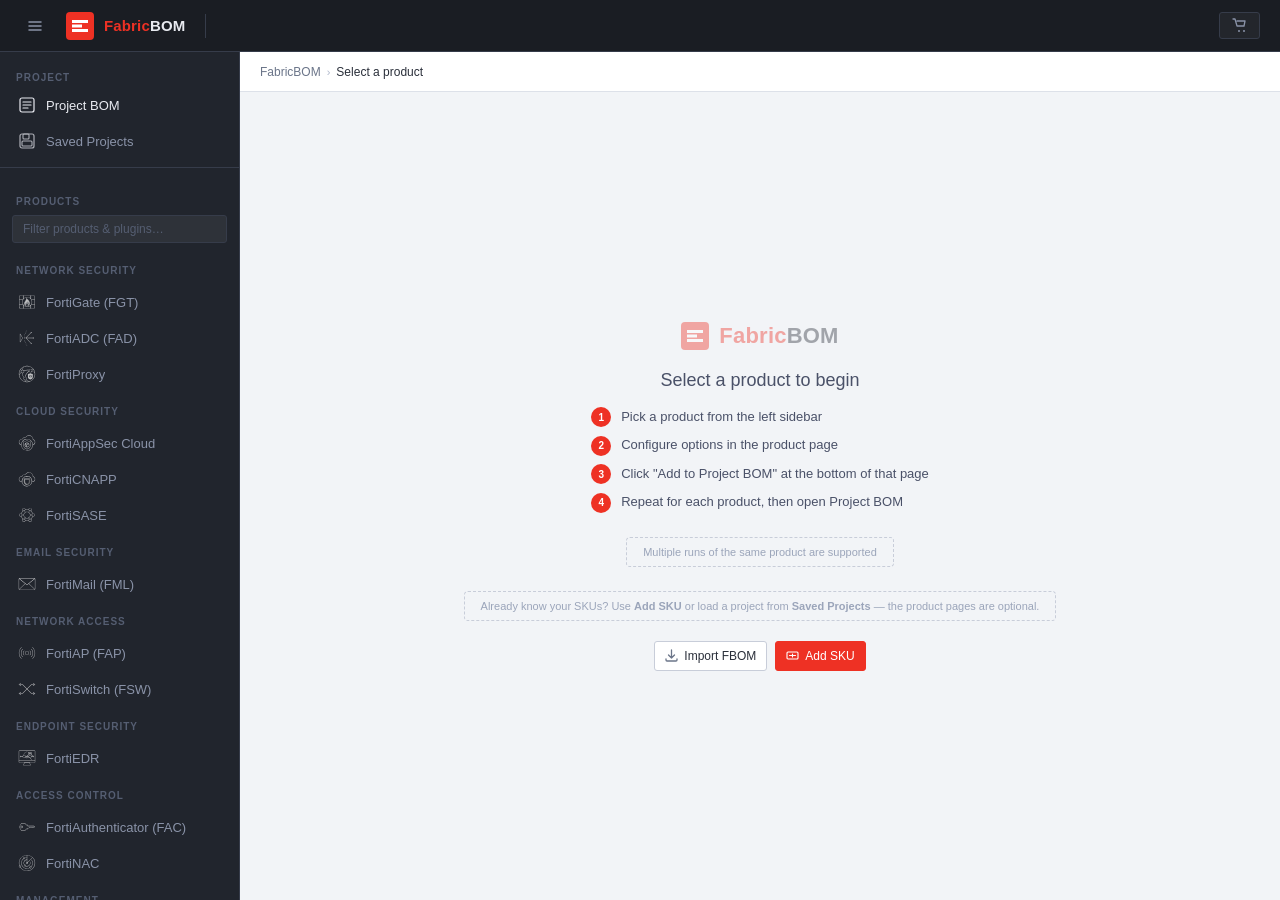
==== index.html @ 2566f37c "Merge pull request #177 from msalty/claude/fix-menu-overlap-DckI9 Claude/fix menu overlap dck i9" ====
<!DOCTYPE html>
<html lang="en">
<head>
<meta charset="UTF-8">
<meta name="viewport" content="width=device-width, initial-scale=1.0, maximum-scale=1.0, minimum-scale=1.0, user-scalable=no">
<title>FabricBOM</title>
<link rel="icon" type="image/x-icon" href="favicon.ico">
<link rel="icon" type="image/png" sizes="192x192" href="icons/pwa-192x192.png">
<link rel="icon" type="image/png" sizes="512x512" href="icons/pwa-512x512.png">
<link rel="apple-touch-icon" href="icons/apple-touch-icon.png">
<link rel="manifest" href="manifest.json">
<meta name="theme-color" content="#1A1D23">
<meta name="mobile-web-app-capable" content="yes">
<meta name="apple-mobile-web-app-capable" content="yes">
<meta name="apple-mobile-web-app-status-bar-style" content="black-translucent">
<meta name="apple-mobile-web-app-title" content="FortiBOM">
<style>
  :root {
    --forti-red:#EE3124; --forti-dark:#1A1D23; --forti-sidebar:#21252D;
    --forti-sidebar-hover:#2A2F3A; --forti-sidebar-active:#2E3340;
    --forti-border:#363C4A; --forti-text-primary:#E8EAF0;
    --forti-text-secondary:#8A93A8; --forti-text-muted:#555E72;
    --forti-content-bg:#F2F4F7; --hh:52px;
    --c-white:#fff; --c-border:#DDE1E9; --c-text:#2A2F3A;
    --c-text2:#6B7589; --c-textm:#9BA5BA; --c-sh:#F7F9FC;
    --c-ib:#C8CDD9; --c-th:#EEF1F6;
  }
  *{box-sizing:border-box;margin:0;padding:0;}
  html{touch-action:pan-x pan-y;}
  body{font-family:'Segoe UI','Helvetica Neue',Arial,sans-serif;background:var(--forti-dark);color:var(--forti-text-primary);height:100vh;overflow:hidden;display:flex;flex-direction:column;touch-action:pan-x pan-y;}

  /* TOP BAR */
  #top-bar{height:var(--hh);background:var(--forti-dark);border-bottom:1px solid var(--forti-border);display:flex;align-items:center;padding:0 20px;gap:16px;flex-shrink:0;z-index:200;}
  .logo-wrap{display:flex;align-items:center;gap:10px;}
  .logo-icon{width:28px;height:28px;flex-shrink:0;}
  .product-name{font-size:15px;font-weight:600;color:var(--forti-text-primary);letter-spacing:.01em;}
  .product-name span{color:var(--forti-red);}
  .tb-div{width:1px;height:24px;background:var(--forti-border);margin:0 4px;}
  .tb-sub{font-size:12px;color:var(--forti-text-secondary);letter-spacing:.03em;text-transform:uppercase;}
  .spacer{flex:1;}
  .ver-badge{font-size:11px;color:var(--forti-text-muted);background:rgba(255,255,255,.05);border:1px solid var(--forti-border);border-radius:3px;padding:2px 8px;letter-spacing:.04em;}
  #cart-btn{display:flex;align-items:center;gap:7px;padding:5px 12px;border-radius:3px;border:1px solid var(--forti-border);background:rgba(255,255,255,.04);cursor:pointer;font-size:12px;color:var(--forti-text-secondary);font-family:inherit;transition:background .12s;}
  #cart-btn:hover{background:rgba(255,255,255,.08);color:var(--forti-text-primary);}
  #cart-btn.live{border-color:var(--forti-red);color:var(--forti-text-primary);}
  #cart-btn svg{width:15px;height:15px;}
  #cbadge{display:none;background:var(--forti-red);color:#fff;font-size:10px;font-weight:700;border-radius:2px;padding:1px 5px;}
  #cbadge.on{display:inline-block;}

  /* LAYOUT */
  #main{display:flex;flex:1;overflow:hidden;}

  /* SIDEBAR */
  #sidebar{width:240px;background:var(--forti-sidebar);border-right:1px solid var(--forti-border);display:flex;flex-direction:column;flex-shrink:0;overflow-y:auto;overflow-x:hidden;overflow-anchor:none;transition:width .25s ease,border .25s ease;}
  #sidebar::-webkit-scrollbar{width:4px;}
  #sidebar::-webkit-scrollbar-thumb{background:var(--forti-border);border-radius:2px;}
  #sidebar > .nsl,#sidebar > .ni,#sidebar > .n-sep,#sidebar > .nav-search-wrap,#sidebar > #nav-items,#sidebar > #plugin-nav-items{flex-shrink:0;}
  .nsl{font-size:10px;font-weight:700;letter-spacing:.1em;text-transform:uppercase;color:var(--forti-text-muted);padding:20px 16px 8px;white-space:nowrap;overflow:hidden;}
  .ni{display:flex;align-items:center;gap:10px;padding:9px 16px;cursor:pointer;transition:background .12s;border-left:2px solid transparent;color:inherit;}
  .ni:hover{background:var(--forti-sidebar-hover);}
  .ni.active{background:var(--forti-sidebar-active);border-left-color:var(--forti-red);}
  .ni.proj{border-left-color:transparent;}
  .ni.proj.live{border-left-color:#F7941D;}
  .ni-icon{width:18px;height:18px;flex-shrink:0;opacity:.7;object-fit:contain;}
  .ni.active .ni-icon,.ni.proj .ni-icon{opacity:1;}
  .ni-label{font-size:13px;color:var(--forti-text-secondary);font-weight:400;white-space:nowrap;overflow:hidden;text-overflow:ellipsis;}
  .ni.active .ni-label,.ni.proj .ni-label{color:var(--forti-text-primary);font-weight:500;}
  .ni-badge{margin-left:auto;font-size:10px;background:var(--forti-red);color:#fff;border-radius:2px;padding:1px 5px;font-weight:600;display:none;}
  .ni-badge.on{display:block;}
  .n-sep{height:1px;background:var(--forti-border);margin:8px 0;}
  .n-load{padding:12px 16px;font-size:12px;color:var(--forti-text-muted);font-style:italic;}
  .nav-search-wrap{padding:0 12px 8px;position:relative;}
  #nav-search-input{width:100%;box-sizing:border-box;background:rgba(255,255,255,.06);border:1px solid var(--forti-border);border-radius:3px;color:var(--forti-text-primary);font-size:12px;padding:6px 26px 6px 10px;outline:none;font-family:inherit;}
  #nav-search-input::placeholder{color:var(--forti-text-muted);}
  #nav-search-input:focus{border-color:rgba(238,49,36,.5);background:rgba(255,255,255,.08);}
  #nav-search-clear{position:absolute;right:18px;top:50%;transform:translateY(-50%);background:none;border:none;cursor:pointer;color:var(--forti-text-muted);font-size:16px;padding:0;line-height:1;display:none;}
  #nav-search-clear:hover{color:var(--forti-text-secondary);}

  /* CONTENT */
  #content{flex:1;background:var(--forti-content-bg);overflow:hidden;display:flex;flex-direction:column;min-height:0;}
  #ch{height:40px;background:#fff;border-bottom:1px solid #DDE1E9;display:flex;align-items:center;padding:0 20px;gap:6px;flex-shrink:0;flex-wrap:nowrap;overflow:hidden;min-width:0;}
  .bci{font-size:12px;color:#6B7589;white-space:nowrap;flex-shrink:0;}
  .bcs{font-size:11px;color:#B0B8CC;flex-shrink:0;}
  .bci.cur{color:#2A2F3A;font-weight:500;}
  #bc-proj-sep,#bc-proj{display:none;}
  #ch.has-proj #bc{color:#6B7589;font-weight:400;}
  #ch.has-proj #bc-proj-sep{display:inline;}
  #ch.has-proj #bc-proj{display:inline-block;max-width:min(50vw,420px);overflow:hidden;text-overflow:ellipsis;white-space:nowrap;vertical-align:bottom;}
  @media (max-width:600px){#ch.has-proj #bc-proj{max-width:40vw;}}
  #pfw{flex:1;overflow:hidden;display:flex;flex-direction:column;}
  #pf{border:none;width:100%;flex:1;}
  #ws{flex:1;display:flex;flex-direction:column;align-items:center;justify-content:center;gap:16px;padding:40px;color:#6B7589;text-align:center;}
  .wl{width:56px;height:56px;opacity:.2;}
  #ws h2{font-size:18px;font-weight:500;color:#4A5168;}
  #ws p{font-size:13px;max-width:360px;line-height:1.6;}
  #ws .hint{margin-top:8px;font-size:11px;color:#9BA5BA;border:1px dashed #C8CDD9;border-radius:4px;padding:8px 16px;}

  /* PROJECT BOM VIEW */
  #pbv,#stv{flex:1;overflow-y:auto;display:none;flex-direction:column;background:var(--forti-content-bg);padding:20px;gap:14px;}
  #pbv > *,#stv > *{flex-shrink:0;}
  #pbv::-webkit-scrollbar,#stv::-webkit-scrollbar{width:6px;}
  #pbv::-webkit-scrollbar-thumb,#stv::-webkit-scrollbar-thumb{background:#C8CDD9;border-radius:3px;}

  /* Light cards */
  .lc{background:var(--c-white);border:1px solid var(--c-border);border-radius:4px;overflow:hidden;}
  .lch{background:var(--c-sh);border-bottom:1px solid var(--c-border);padding:9px 18px;display:flex;align-items:center;gap:8px;}
  .lch h2{font-size:11px;font-weight:700;color:var(--c-text);letter-spacing:.04em;text-transform:uppercase;}
  .lcb{padding:18px;}
  .pfg{display:grid;grid-template-columns:repeat(auto-fill,minmax(min(210px,100%),1fr));gap:14px;}
  .pg{display:flex;flex-direction:column;gap:4px;}
  .pg.full{grid-column:1/-1;}
  .pl{font-size:10px;font-weight:700;color:var(--c-text2);text-transform:uppercase;letter-spacing:.07em;}
  .pl .r{color:var(--forti-red);margin-left:2px;}
  input[type=text].pi,select.pi,textarea.pi{background:var(--c-white);border:1px solid var(--c-ib);border-radius:3px;padding:6px 9px;font-size:13px;color:var(--c-text);font-family:inherit;outline:none;transition:border-color .15s;width:100%;}
  input.pi:focus,select.pi:focus,textarea.pi:focus{border-color:var(--forti-red);box-shadow:0 0 0 2px rgba(238,49,36,.1);}
  textarea.pi{resize:vertical;min-height:52px;}

  /* Summary bar */
  .sbar{background:var(--c-white);border:1px solid var(--c-border);border-radius:4px;padding:8px 14px;display:flex;align-items:center;flex-wrap:wrap;gap:10px;}
  #sbar{position:sticky;top:0;z-index:10;box-shadow:0 4px 12px rgba(0,0,0,.12);background:var(--forti-content-bg);border-color:#B8BECC;border-left:3px solid var(--forti-red);}
  #sbar.unpinned{position:static;box-shadow:none;border-color:transparent;}
  #pin-btn{background:none;border:none;cursor:pointer;padding:3px;border-radius:3px;color:var(--c-textm);display:inline-flex;align-items:center;flex-shrink:0;transition:color .12s,background .12s;line-height:1;}
  #pin-btn:hover{background:var(--c-sh);color:var(--c-text);}
  #pin-btn.pinned{color:var(--forti-red);}
  #pin-btn svg{width:13px;height:13px;}
  #sbar .btn{padding:5px 8px;font-size:11px;gap:5px;}
  #sbar .btn svg{width:12px;height:12px;}
  #sbar .act-row{gap:6px;}
  .si .sl{font-size:9px;font-weight:700;text-transform:uppercase;letter-spacing:.08em;color:var(--c-textm);}
  .si .sv{font-size:13px;font-weight:600;color:var(--c-text);}
  .si.hi .sv{color:var(--forti-red);}

  /* Buttons */
  .btn{display:inline-flex;align-items:center;gap:6px;padding:7px 10px;border-radius:3px;font-size:12px;font-weight:500;cursor:pointer;border:1px solid transparent;font-family:inherit;transition:background .12s;}
  .btn svg{width:13px;height:13px;flex-shrink:0;}
  .bp{background:var(--forti-red);color:#fff;border-color:var(--forti-red);}
  .bp:hover{background:#d42a1e;}
  .bs{background:var(--c-white);color:var(--c-text);border-color:var(--c-ib);}
  .bs:hover{background:var(--c-sh);}
  .bd{background:#FEF0EE;color:#C0392B;border-color:#F5C6C2;}
  .bd:hover{background:#F5C6C2;}
  .act-row{display:flex;gap:8px;flex-wrap:wrap;align-items:center;width:100%;}

  /* BOM groups */
  .bg{background:var(--c-white);border:1px solid var(--c-border);border-radius:4px;overflow:hidden;}
  .bgh{background:var(--c-th);border-bottom:1px solid var(--c-border);padding:8px 14px 8px 4px;display:flex;align-items:center;gap:10px;}
  .bgh .drag-handle{padding:0 4px;}
  .bgp{font-size:12px;font-weight:700;color:var(--c-text);flex:1;}
  input.bgp.label-input{padding-left:0;padding-right:0;}
  .bgm{font-size:11px;color:var(--c-text2);}
  .bg-tag{font-size:9px;font-weight:700;text-transform:uppercase;letter-spacing:.05em;background:#EEF3FF;color:#3557A5;border:1px solid #B8CBF5;border-radius:2px;padding:1px 6px;}
  .bg-del{background:#FEF0EE;border:1px solid #F5C6C2;color:#C0392B;font-size:11px;font-weight:600;padding:3px 8px;border-radius:2px;cursor:pointer;font-family:inherit;margin-left:auto;}
  .bg-del:hover{background:#F5C6C2;}
  .bg-edit{background:none;border:1px solid var(--c-ib);border-radius:2px;color:var(--c-text2);padding:4px 6px;cursor:pointer;display:inline-flex;align-items:center;transition:background .12s;}
  .bg-edit:hover{background:var(--c-sh);color:var(--c-text);}
  .bg-edit svg{width:11px;height:11px;}

  /* BOM table */
  .bt-wrap{overflow-x:auto;-webkit-overflow-scrolling:touch;}
  table.bt{width:100%;border-collapse:collapse;font-size:12px;min-width:580px;table-layout:fixed;}
  table.bt thead th{background:var(--c-th);border:1px solid var(--c-border);padding:6px 10px;text-align:left;font-weight:700;font-size:10px;text-transform:uppercase;letter-spacing:.05em;color:#4A5268;white-space:nowrap;}
  table.bt tbody td{border:1px solid var(--c-border);padding:6px 10px;vertical-align:top;font-size:12px;}
  table.bt tbody tr.bt-even td{background:var(--c-sh);}
  table.bt tbody tr:hover td{background:#EEF1F6;}
  .sr td{background:#EAECF3!important;font-weight:700;font-size:10px;text-transform:uppercase;letter-spacing:.06em;color:var(--c-text2);padding:4px 10px;border-top:2px solid #C5CAD9;}
  .sk{font-family:'Courier New',monospace;font-size:11px;color:#1A4E82;font-weight:700;white-space:nowrap;}
  .qc{text-align:center;font-weight:700;color:var(--c-textm);}
  .qty-input{width:58px;text-align:center;border:1px solid transparent;border-radius:3px;background:transparent;font-size:12px;font-weight:700;color:var(--c-textm);font-family:inherit;padding:1px 3px;-moz-appearance:textfield;}
  .qty-input:hover{border-color:var(--c-border);}
  .qty-input:focus{border-color:#4A90D9;outline:none;background:#fff;}
  .qty-input::-webkit-inner-spin-button,.qty-input::-webkit-outer-spin-button{opacity:0;}
  .qty-input:hover::-webkit-inner-spin-button,.qty-input:focus::-webkit-inner-spin-button{opacity:1;}
  .note-input{width:100%;box-sizing:border-box;border:1px solid transparent;border-radius:3px;background:transparent;font-size:11px;color:var(--c-textm);font-family:inherit;padding:1px 3px;resize:none;overflow-y:auto;vertical-align:top;line-height:1.4;}
  .note-input:hover{border-color:var(--c-border);}
  .note-input:focus{border-color:#4A90D9;outline:none;background:#fff;}
  .nc{color:var(--c-textm);font-size:11px;}
  .br{display:inline-block;font-size:9px;font-weight:700;text-transform:uppercase;letter-spacing:.05em;border-radius:2px;padding:1px 4px;}
  .br-r{background:#FEE0DE;color:#C0392B;border:1px solid #F5C6C2;}
  .br-o{background:#EEF3FF;color:#3557A5;border:1px solid #B8CBF5;}
  .br-m{background:#FFF8EE;color:#8A5800;border:1px solid #F5D9A0;}
  .br-ex{background:#F0F0F2;color:#6B7280;border:1px solid #D1D5DB;}
  .br-attn{background:#FFF3CD;color:#7A4F00;border:1px solid #FECB2E;}

  /* Responsive column hiding for BOM table */
  .col-exp{visibility:hidden;width:0;max-width:0;overflow:hidden;padding:0!important;border-width:0!important;}
  .col-desc{min-width:125px;flex: 1 1 auto;word-wrap: break-word;}
  .exp-btn{background:none;border:1px solid var(--c-ib);border-radius:2px;color:var(--c-text2);font-size:13px;font-weight:700;width:20px;height:20px;line-height:1;cursor:pointer;padding:0;font-family:inherit;transition:background .12s,color .12s;}
  .exp-btn:hover,.exp-btn.open{background:var(--forti-red);color:#fff;border-color:var(--forti-red);}
  .bom-detail{display:none;}
  table.bt tbody .bom-detail td{padding:8px 12px!important;background:#F0F2F7!important;border-top:none!important;}
  .det-tbl{width:100%;border-collapse:collapse;font-size:11px;}
  .det-tbl tr+tr td{border-top:1px solid var(--c-border);}
  .det-k{font-weight:700;font-size:10px;text-transform:uppercase;letter-spacing:.04em;color:var(--c-text2);padding:3px 10px 3px 0;width:90px;white-space:nowrap;vertical-align:top;}
  .det-v{color:var(--c-text);vertical-align:top;padding:3px 0;}
  .note-clamp{display:-webkit-box;-webkit-line-clamp:3;-webkit-box-orient:vertical;overflow:hidden;text-overflow:ellipsis;cursor:default;}
  @media (max-width:649px) {
    .col-notes{display:none;}
    .col-exp{visibility:visible;width:28px;max-width:28px;overflow:visible;padding:2px 4px!important;border-width:1px!important;}
    table.bt{min-width:0;}
  }
  @media (max-width:624px) {
    .col-type{display:none;}
  }
  @media (max-width:599px) {
    .col-desc{display:none;}
  }

  /* Empty state */
  .ec{display:flex;flex-direction:column;align-items:center;justify-content:center;gap:12px;padding:60px 20px;text-align:center;color:var(--c-textm);}
  .ec svg{opacity:.2;}
  .ec h3{font-size:16px;font-weight:500;color:var(--c-text2);}
  .ec p{font-size:13px;max-width:320px;line-height:1.6;}

  /* Drag-to-reorder */
  .bg{cursor:default;}
  .bg.dragging{opacity:.45;box-shadow:0 4px 18px rgba(0,0,0,.18);transform:scale(1.01);transition:transform .1s;}
  .bg.drag-over{outline:2px dashed var(--forti-red);outline-offset:2px;}
  .drag-handle{display:flex;align-items:center;padding:0 8px 0 0;cursor:grab;color:var(--c-textm);opacity:.55;flex-shrink:0;}
  .drag-handle:active{cursor:grabbing;}
  .drag-handle svg{pointer-events:none;}

  /* Inline label editing */
  .label-input{font-family:inherit;border:1px solid transparent;border-radius:3px;background:transparent;padding:1px 4px;box-sizing:border-box;}
  .label-input:hover{border-color:var(--c-border);}
  .label-input:focus{border-color:#4A90D9;outline:none;background:#fff;}
  .bgr-label.label-input{font-size:13px;font-weight:700;color:var(--c-text);display:block;width:100%;}
  input.bgp.label-input{font-size:12px;font-weight:700;color:var(--c-text);width:100%;display:block;}
  .sr .label-input{font-size:10px;font-weight:700;letter-spacing:.06em;color:var(--c-text2);width:100%;display:block;}

  /* BOM Group header rows (user-created section dividers) */
  .bom-group-row{background:#D8DCE6;border:1px solid #B4BAC8;border-radius:4px;display:flex;align-items:stretch;gap:0;cursor:default;}
  .bom-group-row.dragging{opacity:.45;box-shadow:0 4px 18px rgba(0,0,0,.18);}
  .bom-group-row.drag-over{outline:2px dashed var(--forti-red);outline-offset:2px;}
  .bom-drop-sentinel{min-height:32px;border-radius:4px;transition:outline .1s;}
  .bom-drop-sentinel.drag-over{outline:2px dashed var(--forti-red);outline-offset:2px;}
  .bg.group-dragging{opacity:.45;}
  .bgr-accent{width:4px;background:var(--forti-red);flex-shrink:0;border-radius:3px 0 0 3px;}
  .bgr-body{flex:1;min-width:0;padding:9px 0;display:flex;align-items:center;gap:8px;}
  .bom-group-row .drag-handle{padding:0 4px 0 4px;}
  .bgr-icon{color:var(--forti-red);flex-shrink:0;}
  .bgr-label{font-size:13px;font-weight:700;color:var(--c-text);flex:1;}
  .bom-group-row .bgr-label.label-input{padding-left:0;}
  .bgr-note{font-size:11px;color:var(--c-text2);font-style:italic;}
  .bgr-actions{display:flex;gap:5px;align-items:center;padding:0 10px;}
  .bgr-btn{background:none;border:1px solid var(--c-ib);border-radius:2px;color:var(--c-text2);font-size:11px;font-weight:600;padding:3px 8px;cursor:pointer;font-family:inherit;transition:background .12s;display:inline-flex;align-items:center;}
  .bgr-btn svg{width:11px;height:11px;}
  .bgr-btn:hover{background:var(--c-sh);color:var(--c-text);}
  .bgr-btn.del{border-color:#F5C6C2;color:#C0392B;background:#FEF0EE;}
  .bgr-btn.del:hover{background:#F5C6C2;}
  .bgr-btn.add{color:var(--forti-red);}
  .bgr-btn.add:hover{background:#FEF0EE;border-color:#F5C6C2;color:var(--forti-red);}
  .bgr-price{font-size:11px;font-weight:700;color:var(--forti-red);background:#fff;border:1px solid var(--c-border);border-radius:3px;padding:2px 8px;white-space:nowrap;margin-left:4px;position:relative;cursor:default;}
  .bgr-price .bgr-price-tooltip{display:none;position:absolute;bottom:calc(100% + 6px);right:0;white-space:nowrap;background:#333;color:#fff;font-size:11px;font-weight:500;letter-spacing:.02em;padding:5px 9px;border-radius:4px;pointer-events:none;z-index:10;}
  .bgr-price .bgr-price-tooltip::after{content:'';position:absolute;top:100%;right:10px;border:5px solid transparent;border-top-color:#333;}
  .bgr-price:hover .bgr-price-tooltip{display:block;}
  .bgr-toggle{background:none;border:none;cursor:pointer;color:var(--forti-red);width:24px;height:24px;display:flex;align-items:center;justify-content:center;padding:0;transition:transform .15s;flex:0 0 auto;}
  .bgr-toggle:hover{color:#B8231A;}
  .bgr-toggle svg{width:16px;height:16px;display:block;}
  .bgr-toggle.collapsed{transform:rotate(-90deg);}
  .bgr-text{flex:1;min-width:0;}
  .bgr-meta{font-size:11px;color:var(--c-text2);margin-top:1px;}
  .bgr-count{font-weight:500;}

  /* Project Total */
  #project-total{background:var(--c-white);border:1px solid var(--c-border);border-radius:4px;padding:14px 20px;display:flex;justify-content:flex-end;align-items:center;gap:20px;}
  #project-total .pt-label{font-size:11px;font-weight:700;text-transform:uppercase;letter-spacing:.08em;color:var(--c-text2);position:relative;cursor:default;}
  #project-total .pt-value{font-size:22px;font-weight:700;color:var(--forti-red);}
  #project-total .pt-label .pt-tooltip{display:none;position:absolute;bottom:calc(100% + 6px);right:0;white-space:nowrap;background:#333;color:#fff;font-size:11px;font-weight:500;letter-spacing:.02em;text-transform:none;padding:5px 9px;border-radius:4px;pointer-events:none;z-index:10;}
  #project-total .pt-label .pt-tooltip::after{content:'';position:absolute;top:100%;right:10px;border:5px solid transparent;border-top-color:#333;}
  #project-total .pt-label:hover .pt-tooltip{display:block;}

  /* Import modal */
  #imp-modal{display:none;position:fixed;inset:0;z-index:500;background:rgba(0,0,0,.55);align-items:center;justify-content:center;}
  #imp-modal.on{display:flex;}
  #imp-box{background:#fff;border-radius:5px;width:480px;max-width:95vw;overflow:hidden;box-shadow:0 8px 40px rgba(0,0,0,.3);}
  #imp-box h3{font-size:14px;font-weight:700;color:var(--c-text);padding:16px 18px;border-bottom:1px solid var(--c-border);background:var(--c-sh);display:flex;align-items:center;gap:8px;}
  #imp-body{padding:18px;display:flex;flex-direction:column;gap:12px;}
  #imp-drop{border:2px dashed var(--c-ib);border-radius:4px;padding:32px 20px;text-align:center;color:var(--c-text2);font-size:13px;cursor:pointer;transition:border-color .15s,background .15s;}
  #imp-drop:hover,#imp-drop.over{border-color:var(--forti-red);background:#FFF5F4;}
  #imp-drop p{margin-top:6px;font-size:11px;color:var(--c-textm);}
  #imp-foot{padding:12px 18px;border-top:1px solid var(--c-border);display:flex;justify-content:flex-end;gap:8px;background:var(--c-sh);}

  /* Group editor modal */
  #grp-modal{display:none;position:fixed;inset:0;z-index:500;background:rgba(0,0,0,.55);align-items:center;justify-content:center;}
  #grp-modal.on{display:flex;}
  #grp-box{background:#fff;border-radius:5px;width:400px;max-width:95vw;overflow:hidden;box-shadow:0 8px 40px rgba(0,0,0,.3);}
  #grp-box h3{font-size:14px;font-weight:700;color:var(--c-text);padding:16px 18px;border-bottom:1px solid var(--c-border);background:var(--c-sh);}
  #grp-body{padding:18px;display:flex;flex-direction:column;gap:12px;}
  #grp-foot{padding:12px 18px;border-top:1px solid var(--c-border);display:flex;justify-content:flex-end;gap:8px;background:var(--c-sh);}

  /* Toast */
  #toast{position:fixed;bottom:24px;right:24px;z-index:999;background:#2A2F3A;color:#E8EAF0;font-size:12px;padding:10px 16px;border-radius:4px;border-left:3px solid var(--forti-red);opacity:0;transform:translateY(8px);transition:opacity .2s,transform .2s;pointer-events:none;max-width:340px;}
  #toast.on{opacity:1;transform:translateY(0);}

  /* Hamburger menu button (always visible) */
  #menu-btn{display:flex;align-items:center;justify-content:center;background:none;border:none;cursor:pointer;padding:4px 6px;color:var(--forti-text-secondary);flex-shrink:0;border-radius:3px;}
  #menu-btn:hover{color:var(--forti-text-primary);background:rgba(255,255,255,.06);}
  #menu-btn svg{display:block;}

  /* Desktop sidebar collapse */
  #sidebar.collapsed{width:0;overflow:hidden;border-right:none;}

  /* Sidebar backdrop overlay (mobile) */
  #sidebar-overlay{display:none;position:fixed;inset:0;z-index:90;background:rgba(0,0,0,.45);}
  #sidebar-overlay.on{display:block;}

  /* Mobile responsive sidebar */
  @media (max-width:768px) {
    #sidebar{position:fixed;top:var(--hh);left:0;bottom:0;z-index:100;width:240px!important;transform:translateX(-100%);transition:transform .25s ease;}
    #sidebar.open{transform:translateX(0);box-shadow:4px 0 24px rgba(0,0,0,.45);}
  }

  /* Copy/Export dropdown menu */
  #copy-menu,#project-menu,#add-menu{display:none;position:fixed;background:#fff;border:1px solid var(--c-border);border-radius:4px;box-shadow:0 6px 20px rgba(0,0,0,.15);min-width:196px;z-index:600;overflow:hidden;padding:4px 0;}
  #copy-menu.on,#project-menu.on,#add-menu.on{display:block;}

  /* Add SKU modal */
  #sku-modal{display:none;position:fixed;inset:0;z-index:500;background:rgba(0,0,0,.55);align-items:center;justify-content:center;}
  #sku-modal.on{display:flex;}
  #sku-box{background:#fff;border-radius:5px;width:540px;max-width:95vw;height:82vh;max-height:780px;overflow:hidden;box-shadow:0 8px 40px rgba(0,0,0,.3);display:flex;flex-direction:column;}
  #sku-box iframe{flex:1;border:none;width:100%;display:block;}
  @media(max-width:600px){#sku-box{width:100%;max-width:100%;height:90vh;border-radius:5px 5px 0 0;}#sku-modal.on{align-items:flex-end;}}
  .dm-section{font-size:9px;font-weight:700;text-transform:uppercase;letter-spacing:.09em;color:var(--c-textm);padding:6px 12px 2px;}
  .dm-item{display:flex;align-items:center;gap:8px;padding:7px 12px;font-size:12px;color:var(--c-text);cursor:pointer;white-space:nowrap;font-family:inherit;background:none;border:none;width:100%;text-align:left;}
  .dm-item:hover{background:var(--c-sh);}
  .dm-item svg{width:13px;height:13px;flex-shrink:0;color:var(--c-text2);}
  .dm-sep{height:1px;background:var(--c-border);margin:3px 0;}

  /* Saved Projects view */
  #spv{flex:1;overflow-y:auto;display:none;flex-direction:column;background:var(--forti-content-bg);padding:20px;gap:14px;}
  #spv > *{flex-shrink:0;}
  #spv::-webkit-scrollbar{width:6px;}
  #spv::-webkit-scrollbar-thumb{background:#C8CDD9;border-radius:3px;}
  .sp-list{display:flex;flex-direction:column;gap:10px;}
  .sp-card{background:var(--c-white);border:1px solid var(--c-border);border-radius:4px;display:flex;align-items:stretch;overflow:hidden;}
  .sp-accent{width:4px;background:var(--forti-red);flex-shrink:0;}
  .sp-body{flex:1;padding:12px 16px;min-width:0;}
  .sp-name{font-size:14px;font-weight:600;color:var(--c-text);white-space:nowrap;overflow:hidden;text-overflow:ellipsis;}
  .sp-meta{font-size:11px;color:var(--c-text2);margin-top:3px;}
  .sp-actions{display:flex;gap:6px;padding:10px 14px;align-items:center;flex-shrink:0;}
  .sp-empty{display:flex;flex-direction:column;align-items:center;justify-content:center;gap:12px;padding:60px 20px;text-align:center;color:var(--c-textm);}
  .sp-empty svg{opacity:.2;}
  .sp-empty h3{font-size:16px;font-weight:500;color:var(--c-text2);}
  .sp-empty p{font-size:13px;max-width:320px;line-height:1.6;}
  #spv-filter-wrap{padding:10px 18px;border-bottom:1px solid var(--c-border);position:relative;}
  #spv-filter{width:100%;box-sizing:border-box;background:var(--c-white);border:1px solid var(--c-border);border-radius:3px;color:var(--c-text);font-size:12px;padding:6px 28px 6px 10px;outline:none;font-family:inherit;}
  #spv-filter::placeholder{color:var(--c-textm);}
  #spv-filter:focus{border-color:rgba(238,49,36,.5);}
  #spv-filter-clear{position:absolute;right:24px;top:50%;transform:translateY(-50%);background:none;border:none;cursor:pointer;color:var(--c-textm);font-size:16px;padding:0;line-height:1;display:none;}
  #spv-filter-clear:hover{color:var(--c-text2);}
  .sp-rev-toggle{display:inline-flex;align-items:center;gap:5px;margin-top:6px;background:none;border:none;padding:2px 0;font-size:11px;color:var(--c-text2);cursor:pointer;font-family:inherit;line-height:1.4;transition:color .12s;}
  .sp-rev-toggle:hover{color:var(--forti-red);}
  .sp-rev-arrow{font-size:9px;}
  .sp-rev-list{margin-top:6px;border-top:1px solid var(--c-border);padding-top:6px;display:flex;flex-direction:column;gap:4px;}
  .sp-rev-row{display:flex;align-items:center;gap:10px;padding:3px 0;}
  .sp-rev-date{font-size:11px;color:var(--c-text2);flex:1;}
  .sp-rev-load{font-size:11px;padding:3px 8px;flex-shrink:0;}

  /* Saved Pricing upload drop zone */
  #pricing-drop{border:2px dashed var(--c-ib);border-radius:4px;padding:32px 20px;text-align:center;color:var(--c-text2);font-size:13px;cursor:pointer;transition:border-color .15s,background .15s;}
  #pricing-drop:hover,#pricing-drop.over{border-color:var(--forti-red);background:#FFF5F4;}
  #pricing-drop p{margin-top:6px;font-size:11px;color:var(--c-textm);}

  /* Kind (type) override popover */
  .type-btn{display:inline-flex;align-items:center;gap:3px;background:none;border:none;cursor:pointer;padding:2px 4px;border-radius:2px;font-family:inherit;line-height:1;}
  .type-btn:hover{background:rgba(0,0,0,.07);}
  .type-hint{font-size:9px;color:var(--c-textm);opacity:0;transition:opacity .1s;}
  .type-btn:hover .type-hint{opacity:1;}
  .type-empty{font-size:11px;color:var(--c-textm);}
  #kind-popover{display:none;position:fixed;background:#fff;border:1px solid var(--c-border);border-radius:4px;box-shadow:0 4px 16px rgba(0,0,0,.15);z-index:700;min-width:140px;padding:4px 0;}
  #kind-popover.on{display:block;}
  .kp-item{display:flex;align-items:center;gap:8px;padding:6px 12px;cursor:pointer;font-size:12px;color:var(--c-text);white-space:nowrap;background:none;border:none;width:100%;text-align:left;font-family:inherit;}
  .kp-item:hover{background:var(--c-sh);}
  .kp-item.kp-active{background:#EEF3FF;}
  .kp-sep{height:1px;background:var(--c-border);margin:3px 0;}

  /* Print */
  /* Project Info view/edit toggle */
  .pi-edit-btn{margin-left:0;background:none;border:1px solid var(--c-ib);border-radius:3px;padding:3px 9px;cursor:pointer;color:var(--c-text2);font-size:11px;font-weight:500;font-family:inherit;display:inline-flex;align-items:center;gap:5px;transition:background .12s,border-color .12s;}
  .pi-edit-btn:hover{background:var(--c-sh);border-color:var(--c-text2);}
  .pi-edit-btn.active{background:#EEF3FF;border-color:#B8CBF5;color:#3557A5;}
  .pi-edit-btn svg{width:11px;height:11px;flex-shrink:0;}
  .pi-clear-btn{margin-left:0;background:#FEF0EE;color:#C0392B;border:1px solid #F5C6C2;border-radius:3px;padding:3px 5px;cursor:pointer;display:inline-flex;align-items:center;justify-content:center;transition:background .12s,border-color .12s;}
  .pi-clear-btn:hover{background:#F5C6C2;}
  .pi-clear-btn svg{width:13px;height:13px;flex-shrink:0;}
  #proj-info-card{border-left:3px solid var(--forti-red);box-shadow:0 2px 8px rgba(0,0,0,.07);}
  #proj-info-card.view-mode #pi-clear-btn{display:none!important;}
  #pi-view{display:none;padding:0;}
  #proj-info-card.view-mode .pfg{display:none;}
  #proj-info-card.view-mode.pi-expanded #pi-view{display:block;}
  #proj-info-card.view-mode:not(.pi-expanded) .lcb{padding:8px 18px;}
  .pi-vg{display:grid;grid-template-columns:repeat(auto-fill,minmax(min(200px,100%),1fr));gap:8px 24px;}
  .pi-vf{display:flex;flex-direction:column;gap:2px;}
  .pi-vf.full{grid-column:1/-1;}
  .pi-vl{font-size:9px;font-weight:700;text-transform:uppercase;letter-spacing:.08em;color:var(--c-textm);}
  .pi-vv{font-size:13px;color:var(--c-text);line-height:1.5;word-break:break-word;}
  .pi-vv a{color:#1A4E82;text-decoration:none;border-bottom:1px solid #B8CBF5;}
  .pi-vv a:hover{color:#3557A5;border-bottom-color:#3557A5;}
  .pi-vv.empty{color:var(--c-textm);font-style:italic;}
  .pi-vv.pi-cust-val{font-size:17px;font-weight:600;color:var(--c-text);}
  .pi-vg .pi-vf.cust-row{grid-column:1/-1;margin-bottom:4px;padding-bottom:10px;border-bottom:1px solid var(--c-border);}
  /* Collapsed summary bar */
  #pi-summary{display:none;align-items:center;gap:0;overflow:hidden;flex-wrap:wrap;row-gap:6px;}
  #proj-info-card.view-mode #pi-summary{display:flex;}
  #proj-info-card.view-mode.pi-expanded #pi-summary{display:none;}
  .pi-sum-cust{font-size:14px;font-weight:600;color:var(--c-text);white-space:nowrap;overflow:hidden;text-overflow:ellipsis;max-width:340px;}
  .pi-sum-cust.empty{color:var(--c-textm);font-style:italic;}
  .pi-sum-divider{width:1px;height:18px;background:var(--c-border);flex-shrink:0;margin:0 12px;}
  .pi-sum-chip{display:flex;flex-direction:column;gap:1px;flex-shrink:0;}
  .pi-sum-lbl{font-size:8.5px;font-weight:700;text-transform:uppercase;letter-spacing:.07em;color:var(--c-textm);}
  .pi-sum-val{font-size:12px;color:var(--c-text2);white-space:nowrap;}
  /* Expand/collapse chevron button */
  .pi-expand-btn{background:none;border:1px solid var(--c-ib);border-radius:3px;padding:3px 8px;cursor:pointer;color:var(--c-text2);font-size:11px;font-weight:500;font-family:inherit;display:none;align-items:center;gap:4px;transition:background .12s,border-color .12s;flex-shrink:0;}
  .pi-expand-btn:hover{background:var(--c-sh);border-color:var(--c-text2);}
  .pi-expand-btn svg{width:9px;height:9px;flex-shrink:0;transition:transform .2s;}
  #proj-info-card.view-mode .pi-expand-btn{display:inline-flex;}
  #proj-info-card.view-mode.pi-expanded .pi-expand-btn svg{transform:rotate(180deg);}

  /* Term applied warning (still at default -DD) */
  #sum-term.term-warn{color:#8A5800;}

  /* Password protection buttons */
  #pw-lock-btn{background:none;border:1px solid var(--c-ib);border-radius:3px;padding:3px 6px;cursor:pointer;display:none;align-items:center;gap:4px;color:var(--c-text2);font-size:11px;font-weight:500;font-family:inherit;transition:background .12s;}
  #pw-lock-btn:hover{background:var(--c-sh);}
  #pw-lock-btn svg{width:11px;height:11px;flex-shrink:0;}
  #pw-unlock-btn{background:#FFF8EE;color:#8A5800;border:1px solid #F5D9A0;border-radius:3px;padding:3px 10px;cursor:pointer;display:none;align-items:center;gap:5px;font-size:11px;font-weight:500;font-family:inherit;transition:background .12s;}
  #pw-unlock-btn:hover{background:#F5D9A0;}
  #pw-unlock-btn svg{width:11px;height:11px;flex-shrink:0;}
  #proj-info-card.bom-locked .pi-cust-wrap,
  #proj-info-card.bom-locked .pi-opp-wrap,
  #proj-info-card.bom-locked .pi-notes-wrap{display:none;}
  /* Password modals */
  .pw-modal{display:none;position:fixed;inset:0;z-index:600;background:rgba(0,0,0,.55);align-items:center;justify-content:center;}
  .pw-modal.on{display:flex;}
  .pw-box{background:#fff;border-radius:5px;width:420px;max-width:95vw;overflow:hidden;box-shadow:0 8px 40px rgba(0,0,0,.3);}
  .pw-box h3{font-size:14px;font-weight:700;color:var(--c-text);padding:16px 18px;border-bottom:1px solid var(--c-border);background:var(--c-sh);display:flex;align-items:center;gap:8px;}
  .pw-body{padding:18px;display:flex;flex-direction:column;gap:12px;}
  .pw-foot{padding:12px 18px;border-top:1px solid var(--c-border);display:flex;justify-content:flex-end;gap:8px;background:var(--c-sh);}
  .pw-display{display:flex;align-items:center;gap:8px;background:#F7F9FC;border:1px solid var(--c-border);border-radius:3px;padding:10px 14px;}
  .pw-val{font-family:'Courier New',monospace;font-size:15px;font-weight:700;color:#1A4E82;flex:1;letter-spacing:.05em;word-break:break-all;}
  .pw-copy-btn{background:none;border:1px solid var(--c-ib);border-radius:3px;padding:4px 10px;cursor:pointer;font-size:11px;font-weight:500;color:var(--c-text2);font-family:inherit;white-space:nowrap;transition:background .12s;flex-shrink:0;}
  .pw-copy-btn:hover{background:var(--c-sh);}
  .pw-warn{font-size:11px;color:#8A5800;background:#FFF8EE;border:1px solid #F5D9A0;border-radius:3px;padding:8px 12px;}
  .pw-input{width:100%;box-sizing:border-box;border:1px solid var(--c-ib);border-radius:3px;padding:8px 10px;font-size:15px;font-family:'Courier New',monospace;letter-spacing:.05em;outline:none;transition:border-color .15s;}
  .pw-input:focus{border-color:var(--forti-red);box-shadow:0 0 0 2px rgba(238,49,36,.1);}
  .pw-input.error{border-color:#E74C3C;background:#FEF0EE;}
  .pw-err{font-size:12px;color:#C0392B;display:none;margin-top:-4px;}
  .pw-err.on{display:block;}
  .pw-desc{font-size:13px;color:var(--c-text);line-height:1.6;}
  .pw-note{font-size:11px;color:var(--c-text2);line-height:1.5;}

  /* Read Only checkbox (visible only in edit mode) */
  #pi-readonly-wrap{display:inline-flex;align-items:center;gap:5px;padding:3px 8px;border:1px solid var(--c-ib);border-radius:3px;cursor:pointer;white-space:nowrap;transition:background .12s,border-color .12s;}
  #pi-readonly-wrap:hover{background:var(--c-sh);border-color:var(--c-text2);}
  #pi-readonly-wrap input{cursor:pointer;accent-color:var(--forti-red);margin:0;}
  #pi-readonly-wrap span{font-size:11px;font-weight:500;color:var(--c-text2);font-family:inherit;}
  #proj-info-card.view-mode #pi-readonly-wrap{display:none!important;}

  /* BOM Read Only state */
  #pbv.bom-readonly .bg-edit,
  #pbv.bom-readonly .bg-del,
  #pbv.bom-readonly .bgr-actions,
  #pbv.bom-readonly #add-btn,
  #pbv.bom-readonly #clear-btn{display:none!important;}
  #pbv.bom-readonly .qty-input,
  #pbv.bom-readonly .note-input,
  #pbv.bom-readonly .label-input{pointer-events:none;background:transparent!important;}
  #pbv.bom-readonly .type-btn{pointer-events:none;cursor:default;}
  #pbv.bom-readonly .drag-handle{pointer-events:none;cursor:default;opacity:.25;}

  /* Project Info Read Only state — lock fields but keep checkbox interactive */
  #proj-info-card.pi-readonly .pfg input,
  #proj-info-card.pi-readonly .pfg select,
  #proj-info-card.pi-readonly .pfg textarea{background:var(--c-sh)!important;color:var(--c-text2)!important;cursor:not-allowed;}
  #proj-info-card.pi-readonly .pi-clear-btn{display:none!important;}

  /* Welcome screen step list */
  .ws-steps{list-style:none;text-align:left;display:inline-flex;flex-direction:column;gap:8px;margin:0;}
  .ws-steps li{display:flex;align-items:baseline;gap:10px;font-size:13px;color:#4A5168;line-height:1.5;}
  .ws-steps li .sn{display:inline-flex;align-items:center;justify-content:center;width:20px;height:20px;border-radius:50%;background:var(--forti-red);color:#fff;font-size:10px;font-weight:700;flex-shrink:0;}

  /* Save status dot */
  .save-dot{width:6px;height:6px;border-radius:50%;flex-shrink:0;display:none;transition:background .3s;}
  .save-dot.saved{display:inline-block;background:rgba(74,196,100,0.6);}
  .save-dot.dirty{display:inline-block;background:rgba(247,148,29,0.85);}

  .pbv-watermark{margin-top:auto;padding:14px 4px 4px;text-align:center;font-size:11px;color:var(--c-textm);display:flex;align-items:center;justify-content:center;gap:6px;opacity:.75;}
  .pbv-watermark a{display:inline-flex;align-items:center;gap:5px;color:inherit;text-decoration:none;font-weight:600;}
  .pbv-watermark a:hover{color:var(--forti-red);}
  .pbv-watermark .pbv-wm-logo{width:14px;height:14px;flex-shrink:0;}

  @media print {
    .pbv-watermark{margin-top:24px;opacity:1;color:#555;-webkit-print-color-adjust:exact;print-color-adjust:exact;}
    .pbv-watermark a{color:#555;}
  }

  @media print {
    body{background:#fff;overflow:auto;height:auto;}
    #top-bar,#sidebar,#ch,.act-row,#toast,#pfw,#copy-menu,#project-menu,#add-menu{display:none!important;}
    #main{display:block;}
    #pbv{display:flex!important;overflow:visible;padding:20px;}
    .bg-del,.bg-edit,.bgr-actions{display:none!important;}
    .lc,.bg{break-inside:avoid;}
    .pi-edit-btn,.pi-clear-btn,.pi-expand-btn{display:none!important;}
    #proj-info-card .pfg{display:none!important;}
    #proj-info-card #pi-view{display:block!important;}
    #proj-info-card #pi-summary{display:none!important;}
    #proj-info-card.view-mode:not(.pi-expanded) .lcb{padding:18px!important;}
    .pi-vv a{color:#1A4E82;text-decoration:none;border-bottom:1px solid #B8CBF5;}
  }

  /* ── PLUGIN MANAGER (in Saved Projects view) ───────────────────────────── */
  .plugin-dz{padding:14px 18px;border-top:1px solid var(--c-border);}
  .plugin-dz-inner{display:flex;align-items:center;gap:12px;padding:12px 16px;border:1.5px dashed var(--c-ib);border-radius:4px;cursor:pointer;transition:border-color .15s,background .15s;}
  .plugin-dz-inner:hover{border-color:rgba(238,49,36,.5);background:#FEF8F7;}
  .dz-active .plugin-dz-inner{border-color:var(--forti-red);background:#FEF0EE;}
  .plugin-dz-svg{opacity:.3;flex-shrink:0;transition:opacity .15s;}
  .plugin-dz-inner:hover .plugin-dz-svg,.dz-active .plugin-dz-svg{opacity:.6;}
  .plugin-dz-text{flex:1;font-size:12px;color:var(--c-text2);line-height:1.6;}
  .plugin-dz-text code{font-size:10px;font-family:'Courier New',monospace;background:var(--c-sh);border:1px solid var(--c-ib);border-radius:2px;padding:1px 4px;}
  .plugin-dz-cta{color:var(--forti-red);font-weight:600;}
  .pi-item{display:flex;align-items:center;gap:10px;padding:9px 18px;border-bottom:1px solid var(--c-border);}
  .pi-item:last-of-type{border-bottom:none;}
  .pi-item-icon{width:18px;height:18px;flex-shrink:0;opacity:.6;}
  .pi-item-info{flex:1;min-width:0;}
  .pi-item-name{font-size:12px;font-weight:600;color:var(--c-text);}
  .pi-item-meta{font-size:11px;color:var(--c-text2);margin-top:1px;}
  .pi-type-badge{display:inline-block;font-size:9px;font-weight:700;text-transform:uppercase;letter-spacing:.04em;border-radius:2px;padding:1px 4px;margin-left:4px;background:#EEF3FF;color:#3557A5;border:1px solid #B8CBF5;vertical-align:middle;}
  .pi-type-badge.ext{background:#FFF8EE;color:#8A5800;border-color:#F5D9A0;}
  .pi-remove-btn{font-size:10px;font-weight:600;padding:3px 8px;border-radius:2px;background:#FEF0EE;color:#C0392B;border:1px solid #F5C6C2;cursor:pointer;font-family:inherit;white-space:nowrap;flex-shrink:0;}
  .pi-remove-btn:hover{background:#F5C6C2;}
  .pi-empty{padding:14px 18px;font-size:12px;color:var(--c-textm);font-style:italic;}
</style>
<script>var LZString=function(){var r=String.fromCharCode,o="ABCDEFGHIJKLMNOPQRSTUVWXYZabcdefghijklmnopqrstuvwxyz0123456789+/=",n="ABCDEFGHIJKLMNOPQRSTUVWXYZabcdefghijklmnopqrstuvwxyz0123456789+-$",e={};function t(r,o){if(!e[r]){e[r]={};for(var n=0;n<r.length;n++)e[r][r.charAt(n)]=n}return e[r][o]}var i={compressToBase64:function(r){if(null==r)return"";var n=i._compress(r,6,function(r){return o.charAt(r)});switch(n.length%4){default:case 0:return n;case 1:return n+"===";case 2:return n+"==";case 3:return n+"="}},decompressFromBase64:function(r){return null==r?"":""==r?null:i._decompress(r.length,32,function(n){return t(o,r.charAt(n))})},compressToUTF16:function(o){return null==o?"":i._compress(o,15,function(o){return r(o+32)})+" "},decompressFromUTF16:function(r){return null==r?"":""==r?null:i._decompress(r.length,16384,function(o){return r.charCodeAt(o)-32})},compressToUint8Array:function(r){for(var o=i.compress(r),n=new Uint8Array(2*o.length),e=0,t=o.length;e<t;e++){var s=o.charCodeAt(e);n[2*e]=s>>>8,n[2*e+1]=s%256}return n},decompressFromUint8Array:function(o){if(null==o)return i.decompress(o);for(var n=new Array(o.length/2),e=0,t=n.length;e<t;e++)n[e]=256*o[2*e]+o[2*e+1];var s=[];return n.forEach(function(o){s.push(r(o))}),i.decompress(s.join(""))},compressToEncodedURIComponent:function(r){return null==r?"":i._compress(r,6,function(r){return n.charAt(r)})},decompressFromEncodedURIComponent:function(r){return null==r?"":""==r?null:(r=r.replace(/ /g,"+"),i._decompress(r.length,32,function(o){return t(n,r.charAt(o))}))},compress:function(o){return i._compress(o,16,function(o){return r(o)})},_compress:function(r,o,n){if(null==r)return"";var e,t,i,s={},u={},a="",p="",c="",l=2,f=3,h=2,d=[],m=0,v=0;for(i=0;i<r.length;i+=1)if(a=r.charAt(i),Object.prototype.hasOwnProperty.call(s,a)||(s[a]=f++,u[a]=!0),p=c+a,Object.prototype.hasOwnProperty.call(s,p))c=p;else{if(Object.prototype.hasOwnProperty.call(u,c)){if(c.charCodeAt(0)<256){for(e=0;e<h;e++)m<<=1,v==o-1?(v=0,d.push(n(m)),m=0):v++;for(t=c.charCodeAt(0),e=0;e<8;e++)m=m<<1|1&t,v==o-1?(v=0,d.push(n(m)),m=0):v++,t>>=1}else{for(t=1,e=0;e<h;e++)m=m<<1|t,v==o-1?(v=0,d.push(n(m)),m=0):v++,t=0;for(t=c.charCodeAt(0),e=0;e<16;e++)m=m<<1|1&t,v==o-1?(v=0,d.push(n(m)),m=0):v++,t>>=1}0==--l&&(l=Math.pow(2,h),h++),delete u[c]}else for(t=s[c],e=0;e<h;e++)m=m<<1|1&t,v==o-1?(v=0,d.push(n(m)),m=0):v++,t>>=1;0==--l&&(l=Math.pow(2,h),h++),s[p]=f++,c=String(a)}if(""!==c){if(Object.prototype.hasOwnProperty.call(u,c)){if(c.charCodeAt(0)<256){for(e=0;e<h;e++)m<<=1,v==o-1?(v=0,d.push(n(m)),m=0):v++;for(t=c.charCodeAt(0),e=0;e<8;e++)m=m<<1|1&t,v==o-1?(v=0,d.push(n(m)),m=0):v++,t>>=1}else{for(t=1,e=0;e<h;e++)m=m<<1|t,v==o-1?(v=0,d.push(n(m)),m=0):v++,t=0;for(t=c.charCodeAt(0),e=0;e<16;e++)m=m<<1|1&t,v==o-1?(v=0,d.push(n(m)),m=0):v++,t>>=1}0==--l&&(l=Math.pow(2,h),h++),delete u[c]}else for(t=s[c],e=0;e<h;e++)m=m<<1|1&t,v==o-1?(v=0,d.push(n(m)),m=0):v++,t>>=1;0==--l&&(l=Math.pow(2,h),h++)}for(t=2,e=0;e<h;e++)m=m<<1|1&t,v==o-1?(v=0,d.push(n(m)),m=0):v++,t>>=1;for(;;){if(m<<=1,v==o-1){d.push(n(m));break}v++}return d.join("")},decompress:function(r){return null==r?"":""==r?null:i._decompress(r.length,32768,function(o){return r.charCodeAt(o)})},_decompress:function(o,n,e){var t,i,s,u,a,p,c,l=[],f=4,h=4,d=3,m="",v=[],g={val:e(0),position:n,index:1};for(t=0;t<3;t+=1)l[t]=t;for(s=0,a=Math.pow(2,2),p=1;p!=a;)u=g.val&g.position,g.position>>=1,0==g.position&&(g.position=n,g.val=e(g.index++)),s|=(u>0?1:0)*p,p<<=1;switch(s){case 0:for(s=0,a=Math.pow(2,8),p=1;p!=a;)u=g.val&g.position,g.position>>=1,0==g.position&&(g.position=n,g.val=e(g.index++)),s|=(u>0?1:0)*p,p<<=1;c=r(s);break;case 1:for(s=0,a=Math.pow(2,16),p=1;p!=a;)u=g.val&g.position,g.position>>=1,0==g.position&&(g.position=n,g.val=e(g.index++)),s|=(u>0?1:0)*p,p<<=1;c=r(s);break;case 2:return""}for(l[3]=c,i=c,v.push(c);;){if(g.index>o)return"";for(s=0,a=Math.pow(2,d),p=1;p!=a;)u=g.val&g.position,g.position>>=1,0==g.position&&(g.position=n,g.val=e(g.index++)),s|=(u>0?1:0)*p,p<<=1;switch(c=s){case 0:for(s=0,a=Math.pow(2,8),p=1;p!=a;)u=g.val&g.position,g.position>>=1,0==g.position&&(g.position=n,g.val=e(g.index++)),s|=(u>0?1:0)*p,p<<=1;l[h++]=r(s),c=h-1,f--;break;case 1:for(s=0,a=Math.pow(2,16),p=1;p!=a;)u=g.val&g.position,g.position>>=1,0==g.position&&(g.position=n,g.val=e(g.index++)),s|=(u>0?1:0)*p,p<<=1;l[h++]=r(s),c=h-1,f--;break;case 2:return v.join("")}if(0==f&&(f=Math.pow(2,d),d++),l[c])m=l[c];else{if(c!==h)return null;m=i+i.charAt(0)}v.push(m),l[h++]=i+m.charAt(0),i=m,0==--f&&(f=Math.pow(2,d),d++)}}};return i}();"function"==typeof define&&define.amd?define(function(){return LZString}):"undefined"!=typeof module&&null!=module?module.exports=LZString:"undefined"!=typeof angular&&null!=angular&&angular.module("LZString",[]).factory("LZString",function(){return LZString});</script>
</head>
<body>

<div id="top-bar">
  <button id="menu-btn" onclick="toggleSidebar()" title="Toggle navigation" aria-label="Toggle navigation">
    <svg width="18" height="18" viewBox="0 0 18 18" fill="none"><path d="M3 5h12M3 9h12M3 13h12" stroke="currentColor" stroke-width="1.5" stroke-linecap="round"/></svg>
  </button>
  <div class="logo-wrap">
    <svg class="logo-icon" viewBox="0 0 28 28" fill="none"><rect width="28" height="28" rx="4" fill="#EE3124"/><path d="M6 8h16v3H6zM6 12.5h10v3H6zM6 17h16v3H6z" fill="white"/></svg>
    <span class="product-name"><span>Fabric</span>BOM</span>
  </div>
  <div class="tb-div"></div>
  <span class="tb-sub"><!-- Project BOM Generator--></span>
  <div class="spacer"></div>
  <button id="cart-btn" onclick="showPBV()" title="Project BOM">
    <svg viewBox="0 0 15 15" fill="none"><path d="M1 1h2l2 7h7l1-5H5" stroke="currentColor" stroke-width="1.3" stroke-linecap="round" stroke-linejoin="round"/><circle cx="7" cy="13" r="1" fill="currentColor"/><circle cx="12" cy="13" r="1" fill="currentColor"/></svg>
    <span id="bom-save-dot" class="save-dot"></span>
    <span id="cbadge">0</span>
  </button>
</div>

<div id="sidebar-overlay" onclick="closeSidebar()"></div>
<div id="main">
  <nav id="sidebar">
    <div class="nsl" style="padding-bottom:4px;">Project</div>
    <div class="ni proj" id="nav-proj" onclick="showPBV()">
      <svg class="ni-icon" viewBox="0 0 18 18" fill="none"><rect x="2" y="2" width="14" height="14" rx="2" stroke="#E8EAF0" stroke-width="1.2"/><path d="M5 6h8M5 9h8M5 12h5" stroke="#E8EAF0" stroke-width="1.2" stroke-linecap="round"/></svg>
      <span class="ni-label">Project BOM</span>
      <span id="nav-bom-save-dot" class="save-dot" style="margin-left:2px;"></span>
      <span class="ni-badge" id="sb-badge">0</span>
    </div>
    <div class="ni" id="nav-saved" onclick="showSavedProjects()">
      <svg class="ni-icon" viewBox="0 0 18 18" fill="none"><rect x="2" y="2" width="14" height="14" rx="2" stroke="currentColor" stroke-width="1.2"/><rect x="5" y="2" width="6" height="5" rx="1" stroke="currentColor" stroke-width="1.1"/><rect x="4" y="9" width="10" height="5" rx="1" stroke="currentColor" stroke-width="1.1"/></svg>
      <span class="ni-label">Saved Projects</span>
      <span class="ni-badge" id="sp-badge">0</span>
    </div>
    <div class="n-sep" style="margin-top:8px;"></div>
    <div class="nsl">Products</div>
    <div class="nav-search-wrap">
      <input id="nav-search-input" type="text" placeholder="Filter products &amp; plugins…" oninput="filterNav(this.value)" autocomplete="off" spellcheck="false">
      <button id="nav-search-clear" onclick="clearNavSearch()" title="Clear">&times;</button>
    </div>
    <div id="nav-items"><div class="n-load">Scanning products…</div></div>
    <div id="plugin-nav-items"></div>
    <div class="n-sep"></div>
    <div class="nsl">Configuration</div>
    <div class="ni" id="nav-settings" onclick="showSettings()">
      <svg class="ni-icon" viewBox="0 0 18 18" fill="none"><circle cx="9" cy="9" r="2.2" stroke="currentColor" stroke-width="1.2"/><path d="M9 1.8v1.8M9 14.4v1.8M3.92 3.92l1.27 1.27M12.81 12.81l1.27 1.27M1.8 9h1.8M14.4 9h1.8M3.92 14.08l1.27-1.27M12.81 5.19l1.27-1.27" stroke="currentColor" stroke-width="1.2" stroke-linecap="round"/></svg>
      <span class="ni-label">Settings</span>
    </div>
    <div class="n-sep"></div>
    <div class="nsl">Info</div>
    <div class="ni" onclick="showAbout()">
      <svg class="ni-icon" viewBox="0 0 18 18" fill="none"><circle cx="9" cy="9" r="7.5" stroke="#8A93A8" stroke-width="1.2"/><path d="M9 8v5M9 6.5v.5" stroke="#8A93A8" stroke-width="1.4" stroke-linecap="round"/></svg>
      <span class="ni-label">About</span>
    </div>
    <a class="ni" href="docs/help-faq.html" target="_blank" rel="noopener" style="text-decoration:none;">
      <svg class="ni-icon" viewBox="0 0 18 18" fill="none"><circle cx="9" cy="9" r="7.5" stroke="#8A93A8" stroke-width="1.2"/><path d="M9 10.5v-.4c0-.4.2-.7.6-.9.9-.4 1.4-1.6.6-2.6A2 2 0 0 0 7 8" stroke="#8A93A8" stroke-width="1.3" stroke-linecap="round"/><circle cx="9" cy="12.5" r=".75" fill="#8A93A8"/></svg>
      <span class="ni-label">Help & FAQ</span>
    </a>
  </nav>

  <div id="content">
    <div id="ch">
      <span class="bci">FabricBOM</span>
      <span class="bcs">›</span>
      <span class="bci cur" id="bc">Select a product</span>
      <span class="bcs" id="bc-proj-sep">›</span>
      <span class="bci cur" id="bc-proj"></span>
    </div>

    <!-- Product iframe area -->
    <div id="pfw">
      <div id="ws">
        <div style="display:flex;align-items:center;gap:10px;margin-bottom:4px;opacity:0.4;">
          <svg style="width:28px;height:28px;flex-shrink:0;" viewBox="0 0 28 28" fill="none"><rect width="28" height="28" rx="4" fill="#EE3124"/><path d="M6 8h16v3H6zM6 12.5h10v3H6zM6 17h16v3H6z" fill="white"/></svg>
          <span style="font-size:22px;font-weight:700;letter-spacing:.01em;"><span style="color:var(--forti-red);">Fabric</span><span style="color:#2A2F3A;">BOM</span></span>
        </div>
        <h2>Select a product to begin</h2>
        <ol class="ws-steps">
          <li><span class="sn">1</span>Pick a product from the left sidebar</li>
          <li><span class="sn">2</span>Configure options in the product page</li>
          <li><span class="sn">3</span>Click "Add to Project BOM" at the bottom of that page</li>
          <li><span class="sn">4</span>Repeat for each product, then open Project BOM</li>
        </ol>
        <div class="hint">Multiple runs of the same product are supported</div>
        <div class="hint">Already know your SKUs? Use <strong>Add SKU</strong> or load a project from <strong>Saved Projects</strong> — the product pages are optional.</div>
        <div style="display:flex;gap:8px;margin-top:4px;flex-wrap:wrap;">
          <button class="btn bs" onclick="openImport()"><svg viewBox="0 0 13 13" fill="none"><path d="M6.5 9V1M9.5 6l-3 3-3-3" stroke="#6B7589" stroke-width="1.3" stroke-linecap="round" stroke-linejoin="round"/><path d="M1 10v1a1 1 0 0 0 1 1h9a1 1 0 0 0 1-1v-1" stroke="#6B7589" stroke-width="1.3" stroke-linecap="round"/></svg>Import FBOM</button>
          <button class="btn bp" onclick="openSkuModal()"><svg viewBox="0 0 13 13" fill="none"><rect x="1" y="3" width="11" height="7" rx="1" stroke="#fff" stroke-width="1.1"/><path d="M3.5 6.5h6M6.5 5v3" stroke="#fff" stroke-width="1.1" stroke-linecap="round"/></svg>Add SKU</button>
          <a class="demo-bom-link btn bs" href="#" target="_blank" rel="noopener" style="display:none;text-decoration:none;align-items:center;gap:6px;"><svg viewBox="0 0 13 13" fill="none" style="width:13px;height:13px;"><path d="M7.5 1.5h4v4M11 2L6 7M5.5 2.5H2a1 1 0 0 0-1 1V11a1 1 0 0 0 1 1h7.5a1 1 0 0 0 1-1V7.5" stroke="#6B7589" stroke-width="1.3" stroke-linecap="round" stroke-linejoin="round"/></svg><span class="demo-bom-label">Demo BOM</span></a>
        </div>
      </div>
      <iframe id="pf" style="display:none;" title="Product BOM Generator"></iframe>
    </div>

    <!-- Project BOM view -->
    <div id="pbv">
      <!-- Project Info -->
      <div class="lc" id="proj-info-card">
        <div class="lch">
          <svg width="13" height="13" viewBox="0 0 13 13" fill="none"><rect x="1" y="1" width="11" height="11" rx="1.5" stroke="#6B7589" stroke-width="1.2"/><path d="M3.5 4.5h6M3.5 6.5h4" stroke="#6B7589" stroke-width="1.2" stroke-linecap="round"/></svg>
          <h2>Project Information</h2>
          <div style="flex:1;min-width:0;"></div>
          <button class="pi-expand-btn" id="pi-expand-btn" onclick="togglePiExpand()" title="Show / hide full project details">
            <svg viewBox="0 0 10 6" fill="none"><path d="M1 1l4 4 4-4" stroke="currentColor" stroke-width="1.3" stroke-linecap="round" stroke-linejoin="round"/></svg>
            Details
          </button>
          <button class="pi-clear-btn" id="pi-clear-btn" onclick="clearPiFields()" title="Clear all project information fields">
            <svg viewBox="0 0 13 13" fill="none"><path d="M2 3.5h9M5 3.5V2h3v1.5M5.5 6v4M7.5 6v4" stroke="currentColor" stroke-width="1.2" stroke-linecap="round"/><path d="M3 3.5l.5 7a1 1 0 0 0 1 .9h4a1 1 0 0 0 1-.9l.5-7" stroke="currentColor" stroke-width="1.2" stroke-linecap="round"/></svg>
          </button>
          <label id="pi-readonly-wrap" title="Lock the BOM and project info against edits">
            <input type="checkbox" id="pi-readonly" onchange="handleReadOnlyChange(this)">
            <span>RO</span>
          </label>
          <button id="pw-lock-btn" onclick="openPwViewModal()" title="Password protected — click to manage">
            <svg viewBox="0 0 11 13" fill="none"><rect x="1.5" y="5.5" width="8" height="7" rx="1" stroke="currentColor" stroke-width="1.1"/><path d="M3.5 5.5V3.5a2 2 0 0 1 4 0v2" stroke="currentColor" stroke-width="1.1" stroke-linecap="round"/><circle cx="5.5" cy="9" r="1" fill="currentColor"/></svg>
          </button>
          <button id="pw-unlock-btn" onclick="openPwUnlockModal()" title="This BOM is password-protected — click to unlock">
            <svg viewBox="0 0 11 13" fill="none"><rect x="1.5" y="5.5" width="8" height="7" rx="1" stroke="currentColor" stroke-width="1.1"/><path d="M3.5 5.5V3.5a2 2 0 0 1 4 0v2" stroke="currentColor" stroke-width="1.1" stroke-linecap="round"/><circle cx="5.5" cy="9" r="1" fill="currentColor"/></svg>
            Unlock
          </button>
          <button class="pi-edit-btn" id="pi-edit-btn" onclick="togglePiEdit()" title="Toggle edit mode">
            <svg viewBox="0 0 11 11" fill="none"><path d="M7.5 1.5l2 2L3 10H1V8L7.5 1.5z" stroke="currentColor" stroke-width="1.1" stroke-linejoin="round"/></svg>
            <span id="pi-edit-label">View</span>
          </button>
        </div>
        <div class="lcb">
          <div class="pfg">
            <div class="pg full pi-cust-wrap"><label class="pl">Customer / Opportunity <span class="r">*</span></label><input type="text" class="pi" id="pi-cust" placeholder="e.g. Acme Corp – Network Refresh 2025"></div>
            <div class="pg pi-opp-wrap"><label class="pl">Opportunity ID</label><input type="text" class="pi" id="pi-opp" placeholder="e.g. OPP-2025-01234"></div>
            <div class="pg"><label class="pl">SE / Engineer</label><input type="text" class="pi" id="pi-eng" placeholder="Your name"></div>
            <div class="pg"><label class="pl">Date</label><input type="text" class="pi" id="pi-date"></div>
            <div class="pg">
              <label class="pl">Support / License Term</label>
              <select class="pi" id="pi-term" onchange="applyTerm()">
                <option value="DD">Co-term / Date-driven (-DD) — default</option>
                <option value="12">1 Year (-12)</option>
                <option value="36">3 Years (-36)</option>
                <option value="60">5 Years (-60)</option>
              </select>
              <div style="font-size:10px;color:var(--c-textm);margin-top:3px;">Replaces <code>-DD</code> suffix on all SKUs in this project BOM</div>
            </div>
            <div class="pg full pi-notes-wrap"><label class="pl">Project Scope / Notes</label><textarea class="pi" id="pi-notes" placeholder="Optional: overall project scope, deployment context, or assumptions…"></textarea></div>
          </div>
          <div id="pi-summary"></div>
          <div id="pi-view"></div>
        </div>
      </div>

      <!-- Actions -->
      <div class="sbar" id="sbar">
        <div class="act-row">
          <button class="btn bp" id="add-btn" onclick="toggleAddMenu(event)"><svg viewBox="0 0 13 13" fill="none"><rect x="1" y="4" width="11" height="5" rx="1" stroke="currentColor" stroke-width="1.1"/><path d="M4 6.5h5M6.5 5.5v2" stroke="currentColor" stroke-width="1.1" stroke-linecap="round"/></svg>Add Item<svg viewBox="0 0 10 6" fill="none" style="width:9px;height:9px;margin-left:1px;"><path d="M1 1l4 4 4-4" stroke="currentColor" stroke-width="1.3" stroke-linecap="round" stroke-linejoin="round"/></svg></button>
          <div style="margin-left:auto;display:flex;gap:8px;align-items:center;">
            <button class="btn bs" id="project-btn" onclick="toggleProjectMenu(event)"><svg viewBox="0 0 13 13" fill="none"><rect x="1" y="1" width="11" height="11" rx="1" stroke="currentColor" stroke-width="1.1"/><rect x="4" y="1" width="5" height="4" rx=".5" stroke="currentColor" stroke-width="1.1"/><rect x="3" y="7" width="7" height="4" rx=".5" stroke="currentColor" stroke-width="1.1"/></svg>File<svg viewBox="0 0 10 6" fill="none" style="width:9px;height:9px;margin-left:1px;"><path d="M1 1l4 4 4-4" stroke="currentColor" stroke-width="1.3" stroke-linecap="round" stroke-linejoin="round"/></svg></button>
            <button class="btn bs" id="copy-export-btn" onclick="toggleCopyMenu(event)"><svg viewBox="0 0 13 13" fill="none"><rect x="3.5" y="1" width="8" height="9" rx="1" stroke="#6B7589" stroke-width="1.1"/><rect x="1" y="3" width="8" height="9" rx="1" stroke="#6B7589" stroke-width="1.1"/></svg>Share<svg viewBox="0 0 10 6" fill="none" style="width:9px;height:9px;margin-left:1px;"><path d="M1 1l4 4 4-4" stroke="#6B7589" stroke-width="1.3" stroke-linecap="round" stroke-linejoin="round"/></svg></button>
            <button id="clear-btn" class="btn bd" onclick="clearCart()" title="Clear All"><svg viewBox="0 0 13 13" fill="none"><path d="M2 3.5h9M5 3.5V2h3v1.5M5.5 6v4M7.5 6v4" stroke="currentColor" stroke-width="1.2" stroke-linecap="round"/><path d="M3 3.5l.5 7a1 1 0 0 0 1 .9h4a1 1 0 0 0 1-.9l.5-7" stroke="currentColor" stroke-width="1.2" stroke-linecap="round"/></svg></button>
            <button id="pin-btn" onclick="togglePin()" title="Pin toolbar"><svg viewBox="0 0 13 13" fill="none"><rect x="0.5" y="0.5" width="8.5" height="8.5" rx="1.5" stroke="currentColor" stroke-width="1.3"/><path d="M9 4H11A1.5 1.5 0 0 1 12.5 5.5V11A1.5 1.5 0 0 1 11 12.5H5.5A1.5 1.5 0 0 1 4 11V9" stroke="currentColor" stroke-width="1.3" stroke-linecap="round" stroke-linejoin="round" fill="none"/></svg></button>
          </div>
        </div>
      </div>

      <!-- Empty state (outside bgc so innerHTML on bgc never destroys it) -->
      <div class="ec" id="ec">
        <svg width="48" height="48" viewBox="0 0 48 48" fill="none"><path d="M4 4h8l6 22h20l4-14H14" stroke="#9BA5BA" stroke-width="2" stroke-linecap="round" stroke-linejoin="round"/><circle cx="22" cy="40" r="3" fill="#9BA5BA"/><circle cx="36" cy="40" r="3" fill="#9BA5BA"/></svg>
        <h3>Project BOM is empty</h3>
        <p>Select a product from the left sidebar, configure it, and click <strong>Add to Project BOM</strong>. You can add multiple products and run the same product page multiple times to build a complete project quote.</p>
        <div style="display:flex;gap:8px;margin-top:4px;flex-wrap:wrap;">
          <button class="btn bs" onclick="openImport()"><svg viewBox="0 0 13 13" fill="none"><path d="M6.5 9V1M9.5 6l-3 3-3-3" stroke="#6B7589" stroke-width="1.3" stroke-linecap="round" stroke-linejoin="round"/><path d="M1 10v1a1 1 0 0 0 1 1h9a1 1 0 0 0 1-1v-1" stroke="#6B7589" stroke-width="1.3" stroke-linecap="round"/></svg>Import FBOM</button>
          <button class="btn bp" onclick="openSkuModal()"><svg viewBox="0 0 13 13" fill="none"><rect x="1" y="3" width="11" height="7" rx="1" stroke="#fff" stroke-width="1.1"/><path d="M3.5 6.5h6M6.5 5v3" stroke="#fff" stroke-width="1.1" stroke-linecap="round"/></svg>Add SKU</button>
          <a class="demo-bom-link btn bs" href="#" target="_blank" rel="noopener" style="display:none;text-decoration:none;align-items:center;gap:6px;"><svg viewBox="0 0 13 13" fill="none" style="width:13px;height:13px;"><path d="M7.5 1.5h4v4M11 2L6 7M5.5 2.5H2a1 1 0 0 0-1 1V11a1 1 0 0 0 1 1h7.5a1 1 0 0 0 1-1V7.5" stroke="#6B7589" stroke-width="1.3" stroke-linecap="round" stroke-linejoin="round"/></svg><span class="demo-bom-label">Demo BOM</span></a>
        </div>
      </div>

      <!-- BOM groups container -->
      <div id="bgc"></div>

      <!-- BOM Summary Stats -->
      <div class="sbar" id="bom-stats">
        <div class="si"><div class="sl">Groups</div><div class="sv" id="sum-g">0</div></div>
        <div class="si hi"><div class="sl">Line Items</div><div class="sv" id="sum-l">0</div></div>
        <div class="si"><div class="sl">Units / Lic.</div><div class="sv" id="sum-q">0</div></div>
        <div class="si"><div class="sl">Term</div><div class="sv" id="sum-term">-DD</div></div>
      </div>

      <!-- Project Total (only shown when pricing data is loaded) -->
      <div id="project-total" style="display:none;">
        <span class="pt-label">Project Total<span class="pt-tooltip" id="pt-tooltip"></span></span>
        <span class="pt-value" id="pt-value"></span>
      </div>

      <!-- Watermark -->
      <div class="pbv-watermark">
        Powered by
        <a href="https://msalty.github.io/FabricBOM/" target="_blank" rel="noopener noreferrer">
          <svg class="pbv-wm-logo" viewBox="0 0 28 28" fill="none" aria-hidden="true"><rect width="28" height="28" rx="4" fill="#EE3124"/><path d="M6 8h16v3H6zM6 12.5h10v3H6zM6 17h16v3H6z" fill="white"/></svg>
          <span>FabricBOM</span>
        </a>
      </div>
    </div>

    <!-- Saved Projects view -->
    <div id="spv">
      <div class="lc">
        <div class="lch">
          <svg width="13" height="13" viewBox="0 0 13 13" fill="none"><rect x="1" y="1" width="11" height="11" rx="1" stroke="#6B7589" stroke-width="1.1"/><rect x="4" y="1" width="5" height="4" rx=".5" stroke="#6B7589" stroke-width="1.1"/><rect x="3" y="7" width="7" height="4" rx=".5" stroke="#6B7589" stroke-width="1.1"/></svg>
          <h2>Saved Projects</h2>
          <button class="btn bs" style="margin-left:auto;font-size:11px;padding:4px 10px;" onclick="backupProjects()" title="Download a Markdown backup of all saved projects"><svg viewBox="0 0 13 13" fill="none" style="width:12px;height:12px;"><path d="M6.5 1v8M3.5 6l3 3 3-3" stroke="currentColor" stroke-width="1.3" stroke-linecap="round" stroke-linejoin="round"/><path d="M1 10v1a1 1 0 0 0 1 1h9a1 1 0 0 0 1-1v-1" stroke="currentColor" stroke-width="1.3" stroke-linecap="round"/></svg>Backup All</button>
        </div>
        <div id="spv-filter-wrap">
          <input id="spv-filter" type="text" placeholder="Filter by project name, opportunity ID, or SE…" oninput="filterSavedProjects(this.value)" autocomplete="off" spellcheck="false">
          <button id="spv-filter-clear" onclick="clearSpvFilter()" title="Clear">&times;</button>
        </div>
        <div id="spv-content" class="lcb"></div>
      </div>

      <div class="pbv-watermark">
        Powered by
        <a href="https://msalty.github.io/FabricBOM/" target="_blank" rel="noopener noreferrer">
          <svg class="pbv-wm-logo" viewBox="0 0 28 28" fill="none" aria-hidden="true"><rect width="28" height="28" rx="4" fill="#EE3124"/><path d="M6 8h16v3H6zM6 12.5h10v3H6zM6 17h16v3H6z" fill="white"/></svg>
          <span>FabricBOM</span>
        </a>
      </div>
    </div>

    <!-- Settings view -->
    <div id="stv">
      <div class="lc">
        <div class="lch">
          <svg width="13" height="13" viewBox="0 0 13 13" fill="none"><circle cx="6.5" cy="6.5" r="1.6" stroke="#6B7589" stroke-width="1.1"/><path d="M6.5 1.3v1.3M6.5 10.4v1.3M2.8 2.8l.9.9M9.3 9.3l.9.9M1.3 6.5h1.3M10.4 6.5h1.3M2.8 10.2l.9-.9M9.3 3.7l.9-.9" stroke="#6B7589" stroke-width="1.1" stroke-linecap="round"/></svg>
          <h2>Settings</h2>
        </div>
        <div class="lcb" style="font-size:12px;color:var(--c-text2);line-height:1.6;">
          Configure pricelists, discount rate tables, plugins, and preferences. These settings persist across projects.
        </div>
      </div>

      <!-- Pricing config -->
      <div class="lc">
        <div class="lch">
          <svg width="13" height="13" viewBox="0 0 13 13" fill="none"><path d="M1 1h5l6 6-5 5-6-6V1z" stroke="#6B7589" stroke-width="1.1" stroke-linejoin="round"/><circle cx="4" cy="4" r="1" fill="#6B7589"/></svg>
          <h2>Pricing</h2>
        </div>
        <div id="pricing-content" class="lcb"></div>
      </div>

      <!-- Plugins -->
      <div class="lc">
        <div class="lch">
          <svg width="13" height="13" viewBox="0 0 13 13" fill="none"><path d="M5 1.5h3v2.5h2.5v2H9v5H4v-5H2.5v-2H5V1.5z" stroke="#6B7589" stroke-width="1.1" stroke-linejoin="round"/></svg>
          <h2>Plugins</h2>
        </div>
        <div id="plugin-list"></div>
        <div class="plugin-dz" id="plugin-drop-zone">
          <div class="plugin-dz-inner" onclick="browsePlugin()" title="Click to browse for a plugin file, or drag and drop one here">
            <svg class="plugin-dz-svg" width="24" height="24" viewBox="0 0 24 24" fill="none">
              <path d="M7 3.5h4v4H3v3h1.5v9h15v-9H21v-3h-8V3.5H7z" stroke="#6B7589" stroke-width="1.3" stroke-linejoin="round"/>
              <path d="M12 10v5M9.5 12.5l2.5-2.5 2.5 2.5" stroke="#6B7589" stroke-width="1.2" stroke-linecap="round" stroke-linejoin="round"/>
            </svg>
            <div class="plugin-dz-text">
              Drop a <code>.html</code> plugin file here to install
              <br><span class="plugin-dz-cta">or click to browse</span>
              <span style="color:var(--c-textm);font-size:11px;"> — also accepts <code>.json</code> manifests for external URLs</span>
            </div>
          </div>
        </div>
      </div>

      <!-- Currency & Pricing -->
      <div class="lc">
        <div class="lch">
          <svg width="13" height="13" viewBox="0 0 13 13" fill="none"><circle cx="6.5" cy="6.5" r="5" stroke="#6B7589" stroke-width="1.1"/><path d="M8 4.5c-.4-.6-1-.9-1.7-.9-1 0-1.7.5-1.7 1.3 0 .8.7 1.1 1.7 1.3 1 .2 1.7.5 1.7 1.3 0 .8-.7 1.3-1.7 1.3-.7 0-1.3-.3-1.7-.9M6.3 3v.5M6.3 9v.5" stroke="#6B7589" stroke-width="1.1" stroke-linecap="round"/></svg>
          <h2>Currency &amp; Pricing</h2>
        </div>
        <div class="lcb">
          <div class="pfg">
            <div class="pg">
              <label class="pl" for="set-default-term">Default License Term</label>
              <select class="pi" id="set-default-term" onchange="onSettingChange('defaultTerm', this.value)">
                <option value="DD">Co-term / Date-driven (-DD)</option>
                <option value="12">1 Year (-12)</option>
                <option value="36">3 Years (-36)</option>
                <option value="60">5 Years (-60)</option>
              </select>
              <div style="font-size:10px;color:var(--c-textm);margin-top:3px;">Pre-selected for new projects.</div>
            </div>
            <div class="pg">
              <label class="pl">Price Display</label>
              <label style="display:flex;align-items:center;gap:8px;font-size:12px;cursor:pointer;padding:6px 0;">
                <input type="checkbox" id="set-round-prices" style="width:auto;cursor:pointer;accent-color:var(--forti-red);" onchange="onSettingChange('roundPrices', this.checked)">
                <span>Round prices to nearest dollar (hide cents)</span>
              </label>
            </div>
          </div>
        </div>
      </div>

      <!-- BOM Defaults -->
      <div class="lc">
        <div class="lch">
          <svg width="13" height="13" viewBox="0 0 13 13" fill="none"><rect x="1.5" y="1.5" width="10" height="10" rx="1" stroke="#6B7589" stroke-width="1.1"/><path d="M3.5 4.5h6M3.5 6.5h6M3.5 8.5h4" stroke="#6B7589" stroke-width="1.1" stroke-linecap="round"/></svg>
          <h2>BOM Defaults</h2>
        </div>
        <div class="lcb">
          <div class="pfg">
            <div class="pg">
              <label class="pl" for="set-default-se">Default SE / Engineer Name</label>
              <input type="text" class="pi" id="set-default-se" placeholder="Your name" oninput="onSettingChange('defaultSeName', this.value)">
              <div style="font-size:10px;color:var(--c-textm);margin-top:3px;">Pre-filled in new projects.</div>
            </div>
            <div class="pg">
              <label class="pl">Group Subtotals</label>
              <label style="display:flex;align-items:center;gap:8px;font-size:12px;cursor:pointer;padding:6px 0;">
                <input type="checkbox" id="set-default-subtotals" style="width:auto;cursor:pointer;accent-color:var(--forti-red);" onchange="onSettingChange('defaultGroupSubtotals', this.checked)">
                <span>Show group subtotals on by default</span>
              </label>
            </div>
            <div class="pg full">
              <label class="pl" for="set-default-scope">Default Project Scope / Notes</label>
              <textarea class="pi" id="set-default-scope" placeholder="Boilerplate text inserted into the Project Scope / Notes field of new projects…" oninput="onSettingChange('defaultScopeBoilerplate', this.value)" style="min-height:70px;"></textarea>
            </div>
          </div>
        </div>
      </div>

      <!-- Editor Behavior -->
      <div class="lc">
        <div class="lch">
          <svg width="13" height="13" viewBox="0 0 13 13" fill="none"><path d="M7.5 1.5l3 3L4 11H1V8L7.5 1.5z" stroke="#6B7589" stroke-width="1.1" stroke-linejoin="round"/></svg>
          <h2>Editor Behavior</h2>
        </div>
        <div class="lcb">
          <div class="pfg">
            <div class="pg">
              <label class="pl">Confirm Before Delete</label>
              <label style="display:flex;align-items:center;gap:8px;font-size:12px;cursor:pointer;padding:6px 0;">
                <input type="checkbox" id="set-confirm-delete" style="width:auto;cursor:pointer;accent-color:var(--forti-red);" onchange="onSettingChange('confirmDelete', this.checked)">
                <span>Confirm before deleting line items / groups</span>
              </label>
            </div>
            <div class="pg">
              <label class="pl" for="set-undo-depth">Undo History Depth</label>
              <select class="pi" id="set-undo-depth" onchange="onSettingChange('undoDepth', this.value === 'unlimited' ? 'unlimited' : parseInt(this.value, 10))">
                <option value="1">1 step</option>
                <option value="5">5 steps</option>
                <option value="10">10 steps</option>
                <option value="25">25 steps</option>
                <option value="unlimited">Unlimited</option>
              </select>
              <div style="font-size:10px;color:var(--c-textm);margin-top:3px;">Undo with <kbd style="font-family:inherit;font-size:10px;background:#EEF1F6;border:1px solid var(--c-ib);border-radius:2px;padding:0 4px;">Ctrl/⌘+Z</kbd>. Reducing the depth trims older entries.</div>
            </div>
            <div class="pg">
              <label class="pl">Read-Only on Open</label>
              <label style="display:flex;align-items:center;gap:8px;font-size:12px;cursor:pointer;padding:6px 0;">
                <input type="checkbox" id="set-readonly-on-open" style="width:auto;cursor:pointer;accent-color:var(--forti-red);" onchange="onSettingChange('readOnlyOnOpen', this.checked)">
                <span>Open saved / imported / shared projects in Read-Only mode</span>
              </label>
            </div>
          </div>
        </div>
      </div>

      <!-- Data -->
      <div class="lc">
        <div class="lch">
          <svg width="13" height="13" viewBox="0 0 13 13" fill="none"><ellipse cx="6.5" cy="3" rx="4.5" ry="1.5" stroke="#6B7589" stroke-width="1.1"/><path d="M2 3v7c0 .8 2 1.5 4.5 1.5S11 10.8 11 10V3" stroke="#6B7589" stroke-width="1.1"/></svg>
          <h2>Data</h2>
        </div>
        <div class="lcb">
          <div style="font-size:12px;color:var(--c-text2);margin-bottom:14px;">
            Back up everything (settings, saved projects, pricelist, plugins, and plugin data stored in the shared database) to a single JSON file, or restore from one.
          </div>

          <div style="display:flex;flex-wrap:wrap;gap:8px;margin-bottom:18px;">
            <button class="btn bs" onclick="exportBackup()"><svg viewBox="0 0 13 13" fill="none"><path d="M6.5 1v8M3.5 6l3 3 3-3" stroke="currentColor" stroke-width="1.3" stroke-linecap="round" stroke-linejoin="round"/><path d="M1 10v1a1 1 0 0 0 1 1h9a1 1 0 0 0 1-1v-1" stroke="currentColor" stroke-width="1.3" stroke-linecap="round"/></svg>Export Backup</button>
            <button class="btn bs" onclick="triggerImportBackup('merge')"><svg viewBox="0 0 13 13" fill="none"><path d="M6.5 9V1M9.5 6l-3 3-3-3" stroke="currentColor" stroke-width="1.3" stroke-linecap="round" stroke-linejoin="round"/><path d="M1 10v1a1 1 0 0 0 1 1h9a1 1 0 0 0 1-1v-1" stroke="currentColor" stroke-width="1.3" stroke-linecap="round"/></svg>Import &amp; Merge</button>
            <button class="btn bd" onclick="triggerImportBackup('replace')"><svg viewBox="0 0 13 13" fill="none"><path d="M6.5 9V1M9.5 6l-3 3-3-3" stroke="currentColor" stroke-width="1.3" stroke-linecap="round" stroke-linejoin="round"/><path d="M1 10v1a1 1 0 0 0 1 1h9a1 1 0 0 0 1-1v-1" stroke="currentColor" stroke-width="1.3" stroke-linecap="round"/></svg>Import &amp; Replace</button>
            <input type="file" id="backup-file-input" accept=".json,application/json" style="display:none" onchange="backupFileChosen(this)">
          </div>
          <div style="font-size:11px;color:var(--c-textm);margin:-8px 0 18px;line-height:1.5;">
            <strong>Merge</strong> adds backup contents alongside what's already here (saved projects and plugins union by ID; current settings and active BOM kept). <strong>Replace</strong> wipes existing data first, then restores the backup exactly.
          </div>

          <div style="border-top:1px solid var(--c-border);padding-top:14px;margin-bottom:14px;">
            <div style="font-size:11px;font-weight:700;text-transform:uppercase;letter-spacing:.05em;color:var(--c-text2);margin-bottom:8px;">Clear Cache</div>
            <div style="display:flex;flex-wrap:wrap;gap:8px;">
              <button class="btn bd" onclick="clearScope('pricing')">Clear Pricelist</button>
              <button class="btn bd" onclick="clearScope('history')">Clear Version History</button>
              <button class="btn bd" onclick="clearScope('saved')">Clear Saved Projects</button>
              <button class="btn bd" onclick="clearScope('all')">Clear Everything</button>
            </div>
            <div style="font-size:11px;color:var(--c-textm);margin-top:6px;line-height:1.5;">
              <strong>Version History</strong> keeps the most recent save of each project and removes prior revisions. <strong>Everything</strong> erases all FabricBOM data including settings, the active BOM, saved projects, pricelist, and installed plugins.
            </div>
          </div>

          <div style="border-top:1px solid var(--c-border);padding-top:14px;margin-bottom:14px;">
            <div style="font-size:11px;font-weight:700;text-transform:uppercase;letter-spacing:.05em;color:var(--c-text2);margin-bottom:8px;">Storage Usage</div>
            <div id="storage-meter"></div>
            <div style="font-size:11px;color:var(--c-textm);margin-top:6px;">Browser-reported usage across localStorage and IndexedDB for this origin.</div>
          </div>

          <div style="border-top:1px solid var(--c-border);padding-top:14px;">
            <div style="font-size:11px;font-weight:700;text-transform:uppercase;letter-spacing:.05em;color:var(--c-text2);margin-bottom:8px;">Reset Settings</div>
            <button class="btn bd" onclick="resetSettingsToDefaults()">Reset Settings to Defaults</button>
            <div style="font-size:11px;color:var(--c-textm);margin-top:6px;line-height:1.5;">
              Restores only the options on this Settings page (license term, price rounding, BOM defaults, editor behavior) to their factory values. <strong>Your saved projects, active BOM, pricelist, and plugins are not touched.</strong> Use <em>Clear Everything</em> above for a full wipe.
            </div>
          </div>

          <div style="border-top:1px solid var(--c-border);padding-top:14px;margin-top:14px;">
            <div style="font-size:11px;font-weight:700;text-transform:uppercase;letter-spacing:.05em;color:var(--c-text2);margin-bottom:8px;">Service Worker &amp; Cache</div>
            <button class="btn bd" onclick="clearServiceWorkerAndReload()">Clear Cache &amp; Hard Reload</button>
            <div style="font-size:11px;color:var(--c-textm);margin-top:6px;line-height:1.5;">
              Unregisters the service worker, deletes all cached assets, and reloads the page from the network. Use this if you're seeing stale content after an update. <strong>Your saved data is not affected.</strong>
            </div>
          </div>
        </div>
      </div>
    </div>
  </div>
</div>

<input type="file" id="pricing-file" accept=".csv,.xlsx" style="display:none" onchange="pricingFileChosen(this)">
<input type="file" id="plugin-file-input" accept=".html,.json" style="display:none" onchange="handlePluginFile(this)">
<div id="toast"></div>

<!-- Copy/Export dropdown menu (position:fixed so it escapes overflow-y:auto parents) -->
<div id="copy-menu">
  <div class="dm-section">Share</div>
  <button class="dm-item" onclick="shareHyperlink()"><svg viewBox="0 0 13 13" fill="none"><path d="M5.5 7.5a3 3 0 0 0 4.243 0l1.5-1.5a3 3 0 0 0-4.243-4.243L6.25 2.5" stroke="currentColor" stroke-width="1.1" stroke-linecap="round"/><path d="M7.5 5.5a3 3 0 0 0-4.243 0L1.757 7a3 3 0 0 0 4.243 4.243L6.75 10.5" stroke="currentColor" stroke-width="1.1" stroke-linecap="round"/></svg>Share Hyperlink</button>
  <button class="dm-item" onclick="shareBOM()"><svg viewBox="0 0 13 13" fill="none"><circle cx="10" cy="2.5" r="1.5" stroke="currentColor" stroke-width="1.1"/><circle cx="10" cy="10.5" r="1.5" stroke="currentColor" stroke-width="1.1"/><circle cx="3" cy="6.5" r="1.5" stroke="currentColor" stroke-width="1.1"/><path d="M8.5 3.5L4.5 5.5M4.5 7.5L8.5 9.5" stroke="currentColor" stroke-width="1.1"/></svg>Share BOM URL</button>
  <div class="dm-sep"></div>
  <div class="dm-section">Copy to Clipboard</div>
  <button class="dm-item" onclick="copyTSV()"><svg viewBox="0 0 13 13" fill="none"><rect x="3.5" y="1" width="8" height="9" rx="1" stroke="currentColor" stroke-width="1.1"/><rect x="1" y="3" width="8" height="9" rx="1" stroke="currentColor" stroke-width="1.1"/></svg>Copy TSV</button>
  <button class="dm-item" onclick="copyBOMCSV()"><svg viewBox="0 0 13 13" fill="none"><rect x="1" y="1" width="11" height="11" rx="1" stroke="currentColor" stroke-width="1.1"/><path d="M1 4.5h11M4.5 4.5v7" stroke="currentColor" stroke-width="1.1"/></svg>Copy CSV</button>
  <button class="dm-item" onclick="copyMD()"><svg viewBox="0 0 13 13" fill="none"><rect x="1" y="2.5" width="11" height="8" rx="1" stroke="currentColor" stroke-width="1.1"/><path d="M3.5 8.5V4.5l2 2.5 2-2.5v4M9.5 8.5V4.5l-1.5 2" stroke="currentColor" stroke-width="1.1" stroke-linecap="round" stroke-linejoin="round"/></svg>Copy Markdown</button>
</div>

<!-- Add Item dropdown menu -->
<div id="add-menu">
  <div class="dm-section">Add to BOM</div>
  <button class="dm-item" onclick="openSkuModal();closeAddMenu()"><svg viewBox="0 0 13 13" fill="none"><rect x="1" y="3" width="11" height="7" rx="1" stroke="currentColor" stroke-width="1.1"/><path d="M3.5 6.5h6M6.5 5v3" stroke="currentColor" stroke-width="1.1" stroke-linecap="round"/></svg>Add SKU</button>
  <button class="dm-item" onclick="openAddGroup();closeAddMenu()"><svg viewBox="0 0 13 13" fill="none"><rect x="1" y="4" width="11" height="5" rx="1" stroke="currentColor" stroke-width="1.1"/><path d="M4 6.5h5M6.5 5.5v2" stroke="currentColor" stroke-width="1.1" stroke-linecap="round"/></svg>Add Group</button>
</div>

<!-- Add SKU modal (iframe popover) -->
<div id="sku-modal">
  <div id="sku-box">
    <iframe id="sku-frame" src="" title="Add Custom SKU"></iframe>
  </div>
</div>

<!-- Save/Export/Import dropdown menu -->
<div id="project-menu">
  <div class="dm-section">Project</div>
  <button class="dm-item" onclick="newProject();closeProjectMenu()"><svg viewBox="0 0 13 13" fill="none"><path d="M7 1H3a1 1 0 0 0-1 1v9a1 1 0 0 0 1 1h7a1 1 0 0 0 1-1V5L7 1z" stroke="currentColor" stroke-width="1.1" stroke-linejoin="round"/><path d="M7 1v4h4" stroke="currentColor" stroke-width="1.1" stroke-linejoin="round"/><path d="M6.5 6v4M4.5 8h4" stroke="currentColor" stroke-width="1.1" stroke-linecap="round"/></svg>New Project</button>
  <button class="dm-item" onclick="saveProject();closeProjectMenu()"><svg viewBox="0 0 13 13" fill="none"><rect x="1" y="1" width="11" height="11" rx="1" stroke="currentColor" stroke-width="1.1"/><rect x="4" y="1" width="5" height="4" rx=".5" stroke="currentColor" stroke-width="1.1"/><rect x="3" y="7" width="7" height="4" rx=".5" stroke="currentColor" stroke-width="1.1"/></svg>Save Project</button>
  <div class="dm-sep"></div>
  <div class="dm-section">File</div>
  <button class="dm-item" onclick="exportCSV();closeProjectMenu()"><svg viewBox="0 0 13 13" fill="none"><path d="M6.5 1v8M3.5 6l3 3 3-3" stroke="currentColor" stroke-width="1.3" stroke-linecap="round" stroke-linejoin="round"/><path d="M1 10v1a1 1 0 0 0 1 1h9a1 1 0 0 0 1-1v-1" stroke="currentColor" stroke-width="1.3" stroke-linecap="round"/></svg>Export FabricBOM</button>
  <button class="dm-item" onclick="openImport();closeProjectMenu()"><svg viewBox="0 0 13 13" fill="none"><path d="M6.5 9V1M9.5 6l-3 3-3-3" stroke="currentColor" stroke-width="1.3" stroke-linecap="round" stroke-linejoin="round"/><path d="M1 10v1a1 1 0 0 0 1 1h9a1 1 0 0 0 1-1v-1" stroke="currentColor" stroke-width="1.3" stroke-linecap="round"/></svg>Import FabricBOM</button>
  <div class="dm-sep"></div>
  <button class="dm-item" onclick="window.print();closeProjectMenu()"><svg viewBox="0 0 13 13" fill="none"><rect x="1.5" y="4" width="10" height="6" rx="1" stroke="currentColor" stroke-width="1.1"/><path d="M3.5 4V2h6v2M3.5 10h6" stroke="currentColor" stroke-width="1.1" stroke-linecap="round"/></svg>Print</button>
</div>

<!-- Import CSV Modal -->
<div id="imp-modal">
  <div id="imp-box">
    <h3>
      <svg width="14" height="14" viewBox="0 0 13 13" fill="none"><path d="M6.5 9V1M9.5 6l-3 3-3-3" stroke="#2A2F3A" stroke-width="1.3" stroke-linecap="round" stroke-linejoin="round"/><path d="M1 10v1a1 1 0 0 0 1 1h9a1 1 0 0 0 1-1v-1" stroke="#2A2F3A" stroke-width="1.3" stroke-linecap="round"/></svg>
      Import Project from FabricBOM
    </h3>
    <div id="imp-body">
      <div id="imp-drop" onclick="document.getElementById('imp-file').click()" ondragover="impDragOver(event)" ondragleave="impDragLeave(event)" ondrop="impDrop(event)">
        <svg width="32" height="32" viewBox="0 0 32 32" fill="none" style="opacity:.35"><rect x="4" y="4" width="24" height="24" rx="3" stroke="#6B7589" stroke-width="1.5"/><path d="M10 16h12M16 10v12" stroke="#6B7589" stroke-width="1.5" stroke-linecap="round"/></svg>
        <div style="font-weight:600;color:var(--c-text);margin-top:8px;">Drop an .fbom <span title="go ahead, drop it" aria-hidden="true">😉</span> … or click to browse.</div>
        <p>Must be a FabricBOM-exported .fbom file. Project info and all product groups will be restored.</p>
        <input type="file" id="imp-file" accept=".fbom" style="display:none" onchange="impFileChosen(this)">
      </div>
      <div id="imp-warn" style="display:none;font-size:12px;color:#8A5800;background:#FFF8EE;border:1px solid #F5D9A0;border-radius:3px;padding:8px 12px;"></div>
    </div>
    <div id="imp-foot">
      <button class="btn bs" onclick="closeImport()">Cancel</button>
      <button class="btn bp" id="imp-ok" onclick="doImport()" disabled style="opacity:.5;">Import</button>
    </div>
  </div>
</div>

<!-- Add / Edit Group Modal -->
<div id="grp-modal">
  <div id="grp-box">
    <h3 id="grp-title">Add Group Header</h3>
    <div id="grp-body">
      <div class="pg">
        <label class="pl">Group Label <span class="r">*</span></label>
        <input type="text" class="pi" id="grp-label" placeholder="e.g. Core Firewall, Option A – SD-WAN…">
      </div>
      <div class="pg">
        <label class="pl">Note (optional)</label>
        <input type="text" class="pi" id="grp-note" placeholder="e.g. Requires FortiCare Essential">
      </div>
      <div class="pg" style="flex-direction:row;align-items:center;gap:8px;margin-top:2px;">
        <input type="checkbox" id="grp-show-pricing" style="width:auto;cursor:pointer;accent-color:var(--forti-red);">
        <label class="pl" for="grp-show-pricing" style="text-transform:none;font-size:12px;font-weight:500;cursor:pointer;letter-spacing:0;">Show group pricing total on header</label>
      </div>
    </div>
    <div id="grp-foot">
      <button class="btn bs" onclick="closeGroupModal()">Cancel</button>
      <button class="btn bp" id="grp-ok" onclick="saveGroupRow()">Add Group</button>
    </div>
  </div>
</div>

<!-- Kind override popover -->
<div id="kind-popover">
  <button class="kp-item" data-kind="req" onclick="setKind('req')"><span class="br br-r">Required</span></button>
  <button class="kp-item" data-kind="mand" onclick="setKind('mand')"><span class="br br-m">Mandatory</span></button>
  <button class="kp-item" data-kind="opt" onclick="setKind('opt')"><span class="br br-o">Optional</span></button>
  <button class="kp-item" data-kind="inc" onclick="setKind('inc')"><span class="br br-o">Included</span></button>
  <button class="kp-item" data-kind="excl" onclick="setKind('excl')"><span class="br br-ex">Excluded</span></button>
  <button class="kp-item" data-kind="attn" onclick="setKind('attn')"><span class="br br-attn">Attention</span></button>
  <div class="kp-sep"></div>
  <button class="kp-item" data-kind="" onclick="setKind('')" style="color:var(--c-text2)">Clear override</button>
</div>

<!-- BOM Share Import confirmation modal -->
<div id="bom-share-modal" style="display:none;position:fixed;inset:0;z-index:500;background:rgba(0,0,0,.55);align-items:center;justify-content:center;">
  <div style="background:#fff;border-radius:5px;width:440px;max-width:95vw;overflow:hidden;box-shadow:0 8px 40px rgba(0,0,0,.3);">
    <h3 style="font-size:14px;font-weight:700;color:var(--c-text);padding:16px 18px;border-bottom:1px solid var(--c-border);background:var(--c-sh);display:flex;align-items:center;gap:8px;">
      <svg width="14" height="14" viewBox="0 0 13 13" fill="none"><circle cx="10" cy="2.5" r="1.5" stroke="#2A2F3A" stroke-width="1.1"/><circle cx="10" cy="10.5" r="1.5" stroke="#2A2F3A" stroke-width="1.1"/><circle cx="3" cy="6.5" r="1.5" stroke="#2A2F3A" stroke-width="1.1"/><path d="M8.5 3.5L4.5 5.5M4.5 7.5L8.5 9.5" stroke="#2A2F3A" stroke-width="1.1"/></svg>
      Load Shared BOM?
    </h3>
    <div style="padding:18px;font-size:13px;color:var(--c-text);line-height:1.6;">
      <p id="bom-share-msg"></p>
      <p style="margin-top:10px;font-size:12px;color:#C0392B;background:#FEF0EE;border:1px solid #F5C6C2;border-radius:3px;padding:8px 12px;">
        Your current Project BOM will be replaced. Consider saving it first.
      </p>
    </div>
    <div style="padding:12px 18px;border-top:1px solid var(--c-border);display:flex;justify-content:flex-end;gap:8px;background:var(--c-sh);">
      <button class="btn bs" onclick="closeBOMShareModal()">Keep My BOM</button>
      <button class="btn bp" onclick="confirmBOMShare()">Load Shared BOM</button>
    </div>
  </div>
</div>

<!-- Password Setup Modal -->
<div id="pw-setup-modal" class="pw-modal">
  <div class="pw-box">
    <h3>
      <svg width="14" height="14" viewBox="0 0 11 13" fill="none"><rect x="1.5" y="5.5" width="8" height="7" rx="1" stroke="#2A2F3A" stroke-width="1.1"/><path d="M3.5 5.5V3.5a2 2 0 0 1 4 0v2" stroke="#2A2F3A" stroke-width="1.1" stroke-linecap="round"/><circle cx="5.5" cy="9" r="1" fill="#2A2F3A"/></svg>
      Require a Password?
    </h3>
    <div class="pw-body">
      <p class="pw-desc">This BOM is now read-only. Would you also like to require a password to unlock it?</p>
      <p class="pw-note">Without a password, the BOM is read-only but all fields are visible. With a password, <strong>Opportunity ID</strong> and <strong>Project Scope / Notes</strong> are hidden from anyone who doesn't have it.</p>
      <div id="pw-setup-reveal" style="display:none;flex-direction:column;gap:8px;">
        <div class="pw-display">
          <span class="pw-val" id="pw-setup-val"></span>
          <button class="pw-copy-btn" onclick="copySetupPassword()">Copy</button>
        </div>
        <p class="pw-warn">Save this password now — it won't be shown again after you close this dialog. Recipients will need it to unlock the BOM.</p>
      </div>
    </div>
    <div class="pw-foot">
      <button class="btn bs" onclick="skipPasswordSetup()">No, read-only only</button>
      <button class="btn bs" id="pw-setup-gen-btn" onclick="generateAndShowSetupPassword()">Generate Password</button>
      <button class="btn bp" id="pw-setup-confirm-btn" style="display:none" onclick="confirmPasswordSetup()">Done — I've saved it</button>
    </div>
  </div>
</div>

<!-- Password Unlock Modal -->
<div id="pw-unlock-modal" class="pw-modal">
  <div class="pw-box">
    <h3>
      <svg width="14" height="14" viewBox="0 0 11 13" fill="none"><rect x="1.5" y="5.5" width="8" height="7" rx="1" stroke="#2A2F3A" stroke-width="1.1"/><path d="M3.5 5.5V3.5a2 2 0 0 1 4 0v2" stroke="#2A2F3A" stroke-width="1.1" stroke-linecap="round"/><circle cx="5.5" cy="9" r="1" fill="#2A2F3A"/></svg>
      Unlock BOM
    </h3>
    <div class="pw-body">
      <p class="pw-desc">This BOM is password-protected. Enter the password to reveal all fields and unlock editing.</p>
      <div style="display:flex;flex-direction:column;gap:6px;">
        <input type="password" class="pw-input" id="pw-unlock-input" placeholder="Enter password…" onkeydown="if(event.key==='Enter')attemptUnlock()">
        <span class="pw-err" id="pw-unlock-err">Incorrect password — try again.</span>
      </div>
    </div>
    <div class="pw-foot">
      <button class="btn bs" onclick="closePwUnlockModal()">Cancel</button>
      <button class="btn bp" onclick="attemptUnlock()">Unlock</button>
    </div>
  </div>
</div>

<!-- Password View / Manage Modal -->
<div id="pw-view-modal" class="pw-modal">
  <div class="pw-box">
    <h3>
      <svg width="14" height="14" viewBox="0 0 11 13" fill="none"><rect x="1.5" y="5.5" width="8" height="7" rx="1" stroke="#2A2F3A" stroke-width="1.1"/><path d="M3.5 5.5V3.5a2 2 0 0 1 4 0v2" stroke="#2A2F3A" stroke-width="1.1" stroke-linecap="round"/><circle cx="5.5" cy="9" r="1" fill="#2A2F3A"/></svg>
      Password Protection
    </h3>
    <div class="pw-body">
      <p class="pw-note">This BOM is password-protected. Share this password with recipients who need to unlock it.</p>
      <div class="pw-display">
        <span class="pw-val" id="pw-view-val">••••••••••••</span>
        <button class="pw-copy-btn" id="pw-view-toggle" onclick="togglePwVisibility()">Show</button>
        <button class="pw-copy-btn" id="pw-view-copy" onclick="copyViewPassword()">Copy</button>
      </div>
    </div>
    <div class="pw-foot">
      <button class="btn bd" onclick="removePasswordProtectionConfirm()">Remove Password</button>
      <button class="btn bs" onclick="closePwViewModal()">Close</button>
    </div>
  </div>
</div>

<script src="js/xlsx.mini.min.js"></script>
<script>
const CATALOG = [
  { file:'fortigate-bomgen.html',    label:'FortiGate (FGT)',      cat:'Network Security' },
  { file:'fortiadc-bomgen.html', label:'FortiADC (FAD)', cat:'Network Security' },
  { file:'fortiddos-bomgen.html', label:'FortiDDoS', cat:'Network Security' },
  { file:'fortideceptor-bomgen.html', label:'FortiDeceptor (FDC)', cat:'Network Security' },
  { file:'fortipam-bomgen.html', label:'FortiPAM', cat:'Network Security' },
  { file:'fortiproxy-bomgen.html', label:'FortiProxy', cat:'Network Security' },
  { file:'fortisandbox-bomgen.html', label:'FortiSandbox (FSA)', cat:'Network Security' },
  { file:'fortiweb-bomgen.html', label:'FortiWeb (FWB)', cat:'Network Security' },
  { file:'fortiappsec-bomgen.html', label:'FortiAppSec Cloud', cat:'Cloud Security' },
  { file:'forticnapp-bomgen.html', label:'FortiCNAPP', cat:'Cloud Security' },
  { file:'fortisase-bomgen.html',    label:'FortiSASE',      cat:'Cloud Security' },
  { file:'fortimail-bomgen.html', label:'FortiMail (FML)', cat:'Email Security' },
  { file:'fortimail-workspace-bomgen.html', label:'FortiMail Workspace', cat:'Email Security' },
  { file:'fortiap-bomgen.html',      label:'FortiAP (FAP)',        cat:'Network Access' },
  { file:'fortiextender-bomgen.html', label:'FortiExtender (FEX)', cat:'Network Access' },
  { file:'fortipresence-bomgen.html', label:'FortiPresence', cat:'Network Access' },
  { file:'fortiswitch-bomgen.html',  label:'FortiSwitch (FSW)',    cat:'Network Access' },
  { file:'forticlient-bomgen.html', label:'FortiClient (FCT)', cat:'Endpoint Security' },
  { file:'fortidlp-bomgen.html', label:'FortiDLP', cat:'Endpoint Security' },
  { file:'fortiedr-bomgen.html', label:'FortiEDR', cat:'Endpoint Security' },
  { file: 'fortiauthenticator-bomgen.html', label: 'FortiAuthenticator (FAC)', cat: 'Access Control' },
  { file:'fortinac-bomgen.html',     label:'FortiNAC',       cat:'Access Control' },
  { file:'fortianalyzer-bomgen.html',label:'FortiAnalyzer (FAZ)',  cat:'Management' },
  { file:'fortimanager-bomgen.html', label:'FortiManager (FMG)',   cat:'Management' },
  { file: 'fortiaiops-bomgen.html', label: 'FortiAIOps', cat: 'Management' },
  { file:'fortimonitor-bomgen.html', label:'FortiMonitor', cat:'Management' },
  { file: 'fortirecon-bomgen.html', label: 'FortiRecon', cat: 'Management' },
  { file:'fortisiem-bomgen.html', label:'FortiSIEM', cat:'Management' },
  { file: 'fortisoar-bomgen.html', label: 'FortiSOAR', cat: 'Management' },
  { file:'fortiflex-bomgen.html', label:'FortiFlex', cat:'Licensing' },
  { file:'pricing-quotes.html', label:'Pricing & Quotes', cat:'Pricing', pricingOnly:true },
  { file:'asku.html', label:'Pricing Dataset Search', cat:'Pricing', pricingOnly:true },
  { file:'custom-sku-bomgen.html', label:'Search & Custom Entry', cat:'Catalog Search' },
  //{ file:'placeholder-bomgen.html',  label:'Placeholder',    cat:'Demo' },
];

let cart = [], seq = 0, activeNav = null;
let savedProjects = [];
let bomDirty = false;
let spvFilter = '';
let spRevExpanded = {}; // projectKey -> boolean, tracks which revision lists are expanded
let collapsedGroups = new Set(); // ids of group-header entries currently collapsed in the BOM view
// cart entries are either product-entries {id, product, label, rows, meta}
// or group-header entries {id, _type:'group', label, note}

// ── PERSISTENCE ───────────────────────────────────────────────────────────────
async function savePiData() {
  try {
    const data = {
      eng:          document.getElementById('pi-eng').value,
      date:         document.getElementById('pi-date').value,
      term:         document.getElementById('pi-term').value,
      readOnly:     isReadOnly(),
      passwordHash: bomPasswordHash,
      passwordSalt: _pwSalt,
    };
    if (_activeKey) {
      await _encryptCurrentFields();
      Object.assign(data, _encBlobsCache);
    } else if (bomPasswordHash && _encBlobsCache) {
      Object.assign(data, _encBlobsCache);
    } else {
      data.cust  = document.getElementById('pi-cust').value;
      data.opp   = document.getElementById('pi-opp').value;
      data.notes = document.getElementById('pi-notes').value;
    }
    localStorage.setItem('fortibom_pi', JSON.stringify(data));
  } catch(e) {}
}
async function loadPiData() {
  try {
    const raw = localStorage.getItem('fortibom_pi');
    if (!raw) {
      const s = loadSettings();
      if (s.defaultSeName) document.getElementById('pi-eng').value = s.defaultSeName;
      if (s.defaultScopeBoilerplate) document.getElementById('pi-notes').value = s.defaultScopeBoilerplate;
      if (s.defaultTerm) document.getElementById('pi-term').value = s.defaultTerm;
      return;
    }
    const d = JSON.parse(raw);
    if (d.eng   !== undefined) document.getElementById('pi-eng').value   = d.eng;
    if (d.date  !== undefined) document.getElementById('pi-date').value  = d.date;
    if (d.term  !== undefined) document.getElementById('pi-term').value  = d.term;
    if (d.passwordHash) {
      bomPasswordHash = d.passwordHash;
      _pwSalt = d.passwordSalt || '';
      if (d.cust_enc) {
        _encBlobsCache = { cust_enc: d.cust_enc, opp_enc: d.opp_enc||'', notes_enc: d.notes_enc||'' };
        const stored = JSON.parse(localStorage.getItem('fortibom_pw_plain') || 'null');
        if (stored && stored.hash === bomPasswordHash && _pwSalt) {
          try {
            _activeKey = await deriveKey(stored.plain, _pwSalt);
            await _decryptIntoFields(_activeKey, _encBlobsCache);
            bomUnlocked = true;
          } catch { _activeKey = null; bomUnlocked = false; }
        } else {
          bomUnlocked = false;
        }
      } else {
        if (d.cust  !== undefined) document.getElementById('pi-cust').value  = d.cust;
        if (d.opp   !== undefined) document.getElementById('pi-opp').value   = d.opp;
        if (d.notes !== undefined) document.getElementById('pi-notes').value = d.notes;
        bomUnlocked = isCreator(bomPasswordHash);
      }
    } else {
      if (d.cust  !== undefined) document.getElementById('pi-cust').value  = d.cust;
      if (d.opp   !== undefined) document.getElementById('pi-opp').value   = d.opp;
      if (d.notes !== undefined) document.getElementById('pi-notes').value = d.notes;
    }
    if (d.readOnly) {
      document.getElementById('pi-readonly').checked = true;
      toggleReadOnly(true);
    }
    updateLockUI();
  } catch(e) {}
}
function saveCart() {
  try {
    const groupIds = new Set(cart.filter(e => e._type === 'group').map(e => e.id));
    const collapsed = [...collapsedGroups].filter(id => groupIds.has(id));
    collapsedGroups = new Set(collapsed);
    const cur = _undoSnap();
    if (_undoBaseline !== null && cur !== _undoBaseline) {
      _undoStack.push(_undoBaseline);
      const cap = _undoCap();
      while (_undoStack.length > cap) _undoStack.shift();
    }
    _undoBaseline = cur;
    localStorage.setItem('fortibom_cart', JSON.stringify({ cart, seq, collapsed }));
  } catch(e) {
    toast('Could not save cart — browser storage may be full.');
  }
}
function loadCart() {
  try {
    const raw = localStorage.getItem('fortibom_cart');
    if (!raw) return;
    const saved = JSON.parse(raw);
    cart = saved.cart || [];
    seq  = saved.seq  || 0;
    collapsedGroups = new Set(Array.isArray(saved.collapsed) ? saved.collapsed : []);
  } catch(e) { /* corrupt data — start fresh */ }
}
function saveSaved() {
  try {
    localStorage.setItem('fortibom_saved', JSON.stringify(savedProjects));
  } catch(e) {
    toast('Could not save — browser storage may be full.');
  }
}
function loadSaved() {
  try {
    const raw = localStorage.getItem('fortibom_saved');
    if (!raw) return;
    savedProjects = JSON.parse(raw) || [];
  } catch(e) { savedProjects = []; }

  // Migration: assign projectKey to old snapshots that lack one, grouped by customer name
  const keyMap = {};
  savedProjects.forEach(p => {
    if (p.projectKey) {
      const norm = (p.meta.cust || '').trim().toLowerCase();
      if (!keyMap[norm]) keyMap[norm] = p.projectKey;
    }
  });
  savedProjects.forEach(p => {
    if (!p.projectKey) {
      const norm = (p.meta.cust || '').trim().toLowerCase();
      if (!keyMap[norm]) keyMap[norm] = 'pk_' + Date.now() + '_' + Math.random().toString(36).slice(2,7);
      p.projectKey = keyMap[norm];
    }
  });
  saveSaved();
}
function updateSavedBadge() {
  const badge = document.getElementById('sp-badge');
  const uniqueKeys = new Set(savedProjects.map(p => p.projectKey || p.id));
  const n = uniqueKeys.size;
  badge.textContent = n;
  n > 0 ? badge.classList.add('on') : badge.classList.remove('on');
}

// ── ICONS ──────────────────────────────────────────────────────────────────
function iconSvg(file) {
  if (file.startsWith('fortigate'))   return `<svg class="ni-icon" viewBox="0 0 18 18" fill="none"><rect x="2" y="4" width="14" height="10" rx="1.5" stroke="currentColor" stroke-width="1.2"/><path d="M5 7h8M5 9.5h5" stroke="currentColor" stroke-width="1.2" stroke-linecap="round"/></svg>`;
  if (file.startsWith('fortiswitch')) return `<svg class="ni-icon" viewBox="0 0 18 18" fill="none"><rect x="2" y="6" width="14" height="6" rx="1.5" stroke="currentColor" stroke-width="1.2"/><circle cx="5" cy="9" r="1" fill="currentColor"/><circle cx="8" cy="9" r="1" fill="currentColor"/><circle cx="11" cy="9" r="1" fill="currentColor"/></svg>`;
  if (file.startsWith('fortiap'))     return `<svg class="ni-icon" viewBox="0 0 18 18" fill="none"><path d="M9 11a3 3 0 0 1 0-6M9 11a3 3 0 0 0 0-6" stroke="currentColor" stroke-width="1.2" stroke-linecap="round"/><path d="M6 13.5A6 6 0 0 1 3 8M12 13.5A6 6 0 0 0 15 8" stroke="currentColor" stroke-width="1.2" stroke-linecap="round"/><circle cx="9" cy="9" r="1" fill="currentColor"/></svg>`;
  if (file.startsWith('fortinac'))    return `<svg class="ni-icon" viewBox="0 0 18 18" fill="none"><rect x="3" y="3" width="5" height="5" rx="1" stroke="currentColor" stroke-width="1.2"/><rect x="10" y="3" width="5" height="5" rx="1" stroke="currentColor" stroke-width="1.2"/><rect x="3" y="10" width="5" height="5" rx="1" stroke="currentColor" stroke-width="1.2"/><rect x="10" y="10" width="5" height="5" rx="1" stroke="currentColor" stroke-width="1.2"/></svg>`;
  if (file.startsWith('fortianal') || file.startsWith('fortimanag')) return `<svg class="ni-icon" viewBox="0 0 18 18" fill="none"><circle cx="9" cy="9" r="3" stroke="currentColor" stroke-width="1.2"/><path d="M9 2v2M9 14v2M2 9h2M14 9h2" stroke="currentColor" stroke-width="1.2" stroke-linecap="round"/></svg>`;
  return `<svg class="ni-icon" viewBox="0 0 18 18" fill="none"><rect x="3" y="3" width="12" height="12" rx="1.5" stroke="currentColor" stroke-width="1.2"/><path d="M6 9h6M9 6v6" stroke="currentColor" stroke-width="1.2" stroke-linecap="round"/></svg>`;
}
const FORTI_ICON_NAMES = {
  'fortigate-bomgen.html':           'FortiGate',
  'fortiadc-bomgen.html':            'FortiADC',
  'fortiddos-bomgen.html':           'FortiDDoS',
  'fortideceptor-bomgen.html':       'FortiDeceptor',
  'fortipam-bomgen.html':            'FortiPAM',
  'fortiproxy-bomgen.html':          'FortiProxy',
  'fortisandbox-bomgen.html':        'FortiSandbox',
  'fortiweb-bomgen.html':            'FortiWeb',
  'fortiappsec-bomgen.html':         'FortiAppSec',
  'forticnapp-bomgen.html':          'FortiCNAPP',
  'fortisase-bomgen.html':           'FortiSASE',
  'fortimail-bomgen.html':           'FortiMail',
  'fortimail-workspace-bomgen.html': 'FortiMail',
  'fortiap-bomgen.html':             'FortiAP',
  'fortiextender-bomgen.html':       'FortiExtender',
  'fortipresence-bomgen.html':       'FortiPresence',
  'fortiswitch-bomgen.html':         'FortiSwitch',
  'forticlient-bomgen.html':         'FortiClient',
  'fortidlp-bomgen.html':            'FortiDLP',
  'fortiedr-bomgen.html':            'FortiEDR',
  'fortiauthenticator-bomgen.html':  'FortiAuthenticator',
  'fortinac-bomgen.html':            'FortiNAC',
  'fortianalyzer-bomgen.html':       'FortiAnalyzer',
  'fortimanager-bomgen.html':        'FortiManager',
  'fortiaiops-bomgen.html':          'FortiAIOps',
  'fortimonitor-bomgen.html':        'FortiMonitor',
  'fortirecon-bomgen.html':          'FortiRecon',
  'fortisiem-bomgen.html':           'FortiSIEM',
  'fortisoar-bomgen.html':           'FortiSOAR',
  'fortiflex-bomgen.html':           'FortiFlex',
};
function icon(file) {
  const name = FORTI_ICON_NAMES[file];
  if (!name) return iconSvg(file);
  return `<img class="ni-icon" src="forti-icons/${name}-white.svg" data-file="${file}">`;
}
document.addEventListener('error', e => {
  const img = e.target;
  if (img.tagName === 'IMG' && img.dataset.file) {
    img.outerHTML = iconSvg(img.dataset.file);
  }
}, true);

// ── NAV BUILD ────────────────────────────────────────────────────────────────
async function buildNav() {
  const c = document.getElementById('nav-items');
  const groups = {};
  for (const p of CATALOG) { if (!groups[p.cat]) groups[p.cat]=[]; groups[p.cat].push(p); }
  const [fileChecks, pricingData] = await Promise.all([
    Promise.all(CATALOG.map(p => exists(`products/${p.file}`))),
    getPricingIDB()
  ]);
  const existsMap = new Map(CATALOG.map((p, i) => [p.file, fileChecks[i]]));
  const frag = document.createDocumentFragment();
  let any = false;
  for (const [cat, prods] of Object.entries(groups)) {
    const items = prods.filter(p => {
      if (!existsMap.get(p.file)) return false;
      if (p.pricingOnly && !pricingData?.data?.rows?.length) return false;
      return true;
    });
    if (!items.length) continue;
    any = true;
    const lbl = document.createElement('div'); lbl.className='nsl'; lbl.textContent=cat; lbl.style.paddingTop='14px'; frag.appendChild(lbl);
    for (const p of items) {
      const el = document.createElement('div'); el.className='ni';
      el.dataset.productPath = `products/${p.file}`;
      el.innerHTML = `${icon(p.file)}<span class="ni-label">${p.label}</span>`;
      el.onclick = () => loadProduct(`products/${p.file}`, p.label, el);
      frag.appendChild(el);
    }
  }
  if (!any) { const msg = document.createElement('div'); msg.className='n-load'; msg.textContent='No product files found in products/'; frag.appendChild(msg); }
  c.replaceChildren(frag);
}
async function exists(path) { try { return (await fetch(path,{method:'HEAD'})).ok; } catch { return false; } }

// ── NAV STATE PERSISTENCE ─────────────────────────────────────────────────────
const NAV_STATE_KEY = 'fabricbom_nav_state';
let _navReady = false;

function _saveNavState(state) {
  if (!_navReady) return;
  try { sessionStorage.setItem(NAV_STATE_KEY, JSON.stringify(state)); } catch {}
}

async function _restoreNavState() {
  let state;
  try { state = JSON.parse(sessionStorage.getItem(NAV_STATE_KEY) || 'null'); } catch {}
  if (!state) return false;
  switch (state.type) {
    case 'pbv': showPBV(); return true;
    case 'spv': showSavedProjects(); return true;
    case 'stv': showSettings(); return true;
    case 'about': showAbout(); return true;
    case 'product':
      if (state.path && state.label) {
        const navEl = document.querySelector(`#nav-items .ni[data-product-path="${CSS.escape(state.path)}"]`);
        loadProduct(state.path, state.label, navEl);
        return true;
      }
      break;
    case 'plugin':
      if (state.pluginId) {
        const p = loadPlugins().find(x => x.id === state.pluginId);
        if (p) {
          const el = document.getElementById(`nav-plugin-${p.id}`);
          const url = await _resolvePluginURL(p);
          if (url) { loadProduct(url, p.name, el); return true; }
        }
      }
      break;
  }
  return false;
}

// ── GLOBAL SETTINGS ───────────────────────────────────────────────────────────
const SETTINGS_KEY = 'fortibom_settings';
const SETTINGS_DEFAULTS = {
  defaultTerm: 'DD',                  // 'DD' | '12' | '36' | '60'
  roundPrices: false,                 // false = show cents, true = round to whole dollars
  defaultSeName: '',
  defaultScopeBoilerplate: '',
  defaultGroupSubtotals: false,
  confirmDelete: true,                // confirm before deleting line items / groups
  undoDepth: 10,                      // 1 | 5 | 10 | 25 | 'unlimited'
  readOnlyOnOpen: false               // force Read-Only when opening a saved/imported/shared project
};
function loadSettings() {
  try { return { ...SETTINGS_DEFAULTS, ...JSON.parse(localStorage.getItem(SETTINGS_KEY) || '{}') }; }
  catch { return { ...SETTINGS_DEFAULTS }; }
}
function saveSettings(s) {
  try { localStorage.setItem(SETTINGS_KEY, JSON.stringify(s)); }
  catch(e) { toast('⚠ Could not save settings: ' + e.message); }
}
function getSetting(k) { return loadSettings()[k]; }
function setSetting(k, v) { const s = loadSettings(); s[k] = v; saveSettings(s); }
function fmtMoney(n) {
  const opts = getSetting('roundPrices')
    ? { minimumFractionDigits: 0, maximumFractionDigits: 0 }
    : { minimumFractionDigits: 2, maximumFractionDigits: 2 };
  return '$' + Number(n).toLocaleString('en-US', opts);
}

// ── UNDO ──────────────────────────────────────────────────────────────────────
let _undoStack = [];
let _undoBaseline = null;
function _undoSnap() {
  return JSON.stringify({ cart, seq, collapsed: [...collapsedGroups] });
}
function _undoRestore(s) {
  const d = JSON.parse(s);
  cart = d.cart;
  seq = d.seq;
  collapsedGroups = new Set(Array.isArray(d.collapsed) ? d.collapsed : []);
}
function _undoCap() {
  const v = getSetting('undoDepth');
  if (v === 'unlimited') return Infinity;
  const n = parseInt(v, 10);
  return n > 0 ? n : 10;
}
function initUndoBaseline() { _undoBaseline = _undoSnap(); }
function undoCart() {
  if (!_undoStack.length) { toast('Nothing to undo'); return; }
  const prev = _undoStack.pop();
  _undoRestore(prev);
  _undoBaseline = prev;
  try {
    localStorage.setItem('fortibom_cart', JSON.stringify({ cart, seq, collapsed: [...collapsedGroups] }));
  } catch(e) {}
  updateBadges();
  renderGroups();
  markDirty();
  toast('↶ Undone');
}
document.addEventListener('keydown', (e) => {
  if ((e.ctrlKey || e.metaKey) && !e.shiftKey && !e.altKey && (e.key === 'z' || e.key === 'Z')) {
    const t = e.target;
    const tag = t && t.tagName;
    if (tag === 'INPUT' || tag === 'TEXTAREA' || (t && t.isContentEditable)) return;
    e.preventDefault();
    undoCart();
  }
});

// ── PLUGIN SYSTEM ─────────────────────────────────────────────────────────────
const PLUGIN_STORE_KEY = 'fortibom_plugins';
function loadPlugins() { try { return JSON.parse(localStorage.getItem(PLUGIN_STORE_KEY)||'[]'); } catch { return []; } }
function savePlugins(arr) { try { localStorage.setItem(PLUGIN_STORE_KEY, JSON.stringify(arr)); } catch(e) { toast('⚠ Could not save plugin list: '+e.message); } }

// IDB helpers — reuse the existing datasets store keyed with a plugin_ prefix
async function _savePluginHTML(id, html) {
  const db = await openSharedDB();
  return new Promise((res, rej) => {
    const tx = db.transaction('datasets','readwrite');
    tx.objectStore('datasets').put({ key:`plugin_html_${id}`, html });
    tx.oncomplete = res; tx.onerror = e => rej(e.target.error);
  });
}
async function _getPluginHTML(id) {
  const db = await openSharedDB();
  return new Promise((res, rej) => {
    const tx = db.transaction('datasets','readonly');
    const req = tx.objectStore('datasets').get(`plugin_html_${id}`);
    req.onsuccess = () => res(req.result?.html || null);
    req.onerror = e => rej(e.target.error);
  });
}
async function _delPluginHTML(id) {
  const db = await openSharedDB();
  return new Promise((res, rej) => {
    const tx = db.transaction('datasets','readwrite');
    tx.objectStore('datasets').delete(`plugin_html_${id}`);
    tx.oncomplete = res; tx.onerror = e => rej(e.target.error);
  });
}

// Session-level blob URL cache (rebuilt each page load from IDB)
const _blobURLs = {};
async function _resolvePluginURL(p) {
  if (p.type !== 'html') return p.url;
  if (_blobURLs[p.id]) return _blobURLs[p.id];
  const html = await _getPluginHTML(p.id);
  if (!html) return null;
  const blob = new Blob([html], { type:'text/html' });
  _blobURLs[p.id] = URL.createObjectURL(blob);
  return _blobURLs[p.id];
}

function pluginNavIcon(icon) {
  const ic = {
    tracker:  `<svg class="ni-icon" viewBox="0 0 18 18" fill="none"><rect x="2" y="2" width="14" height="14" rx="2" stroke="currentColor" stroke-width="1.2"/><path d="M5.5 6.5h7M5.5 9h5M5.5 11.5h3" stroke="currentColor" stroke-width="1.2" stroke-linecap="round"/><circle cx="13" cy="12" r="3" fill="var(--forti-sidebar)" stroke="currentColor" stroke-width="1.1"/><path d="M11.8 12l.7.8 1.5-1.6" stroke="currentColor" stroke-width="1.1" stroke-linecap="round" stroke-linejoin="round"/></svg>`,
    chart:    `<svg class="ni-icon" viewBox="0 0 18 18" fill="none"><path d="M3 14V8M7 14V5M11 14V9M15 14V3" stroke="currentColor" stroke-width="1.3" stroke-linecap="round"/></svg>`,
    link:     `<svg class="ni-icon" viewBox="0 0 18 18" fill="none"><path d="M7.5 10.5a3.5 3.5 0 0 0 4.95 0l1.77-1.77a3.5 3.5 0 0 0-4.95-4.95l-.88.87" stroke="currentColor" stroke-width="1.2" stroke-linecap="round"/><path d="M10.5 7.5a3.5 3.5 0 0 0-4.95 0L3.78 9.27a3.5 3.5 0 0 0 4.95 4.95l.87-.88" stroke="currentColor" stroke-width="1.2" stroke-linecap="round"/></svg>`,
    gear:     `<svg class="ni-icon" viewBox="0 0 18 18" fill="none"><circle cx="9" cy="9" r="2.5" stroke="currentColor" stroke-width="1.2"/><path d="M9 2v1.5M9 14.5V16M2 9h1.5M14.5 9H16M4.2 4.2l1.1 1.1M12.7 12.7l1.1 1.1M4.2 13.8l1.1-1.1M12.7 5.3l1.1-1.1" stroke="currentColor" stroke-width="1.2" stroke-linecap="round"/></svg>`,
    bug:      `<svg class="ni-icon" viewBox="0 0 18 18" fill="none"><path d="M9 14a4 4 0 1 0 0-8 4 4 0 0 0 0 8z" stroke="currentColor" stroke-width="1.2"/><path d="M6.5 5.5c0-1.38 1.12-2.5 2.5-2.5s2.5 1.12 2.5 2.5" stroke="currentColor" stroke-width="1.2" stroke-linecap="round"/><path d="M3 8h2M13 8h2M3 11h2M13 11h2" stroke="currentColor" stroke-width="1.2" stroke-linecap="round"/></svg>`,
    search:   `<svg class="ni-icon" viewBox="0 0 18 18" fill="none"><circle cx="8" cy="8" r="5" stroke="currentColor" stroke-width="1.2"/><path d="M12 12l3 3" stroke="currentColor" stroke-width="1.3" stroke-linecap="round"/></svg>`,
    report:   `<svg class="ni-icon" viewBox="0 0 18 18" fill="none"><rect x="3" y="2" width="12" height="14" rx="1.5" stroke="currentColor" stroke-width="1.2"/><path d="M6 6.5h6M6 9h6M6 11.5h3.5" stroke="currentColor" stroke-width="1.2" stroke-linecap="round"/></svg>`,
    database: `<svg class="ni-icon" viewBox="0 0 18 18" fill="none"><ellipse cx="9" cy="5" rx="6" ry="2" stroke="currentColor" stroke-width="1.2"/><path d="M3 5v4c0 1.1 2.69 2 6 2s6-.9 6-2V5" stroke="currentColor" stroke-width="1.2"/><path d="M3 9v4c0 1.1 2.69 2 6 2s6-.9 6-2V9" stroke="currentColor" stroke-width="1.2"/></svg>`,
    star:     `<svg class="ni-icon" viewBox="0 0 18 18" fill="none"><path d="M9 2l1.8 5.4H17l-4.9 3.6 1.8 5.4L9 13.4l-4.9 3.6 1.8-5.4L1 7.4h6.2L9 2z" stroke="currentColor" stroke-width="1.2" stroke-linejoin="round"/></svg>`,
    flag:     `<svg class="ni-icon" viewBox="0 0 18 18" fill="none"><path d="M4 2v14M4 2h10l-2.5 4 2.5 4H4" stroke="currentColor" stroke-width="1.2" stroke-linecap="round" stroke-linejoin="round"/></svg>`,
  };
  return ic[icon] || `<svg class="ni-icon" viewBox="0 0 18 18" fill="none"><path d="M9 3v2M9 13v2M3 9h2M13 9h2M5.2 5.2l1.4 1.4M11.4 11.4l1.4 1.4M5.2 12.8l1.4-1.4M11.4 6.6l1.4-1.4" stroke="currentColor" stroke-width="1.2" stroke-linecap="round"/><circle cx="9" cy="9" r="2.5" stroke="currentColor" stroke-width="1.2"/></svg>`;
}

async function renderPluginNav() {
  const plugins = loadPlugins();
  const container = document.getElementById('plugin-nav-items');
  container.innerHTML = '';
  if (!plugins.length) return;
  const groups = {};
  for (const p of plugins) { const cat = p.category||'Tools'; if (!groups[cat]) groups[cat]=[]; groups[cat].push(p); }
  const sep = document.createElement('div'); sep.className='n-sep'; container.appendChild(sep);
  for (const [cat, items] of Object.entries(groups)) {
    const lbl = document.createElement('div'); lbl.className='nsl'; lbl.textContent=cat; lbl.style.paddingTop='14px'; container.appendChild(lbl);
    for (const p of items) {
      const el = document.createElement('div'); el.className='ni'; el.id=`nav-plugin-${p.id}`;
      el.innerHTML = `${pluginNavIcon(p.icon)}<span class="ni-label">${p.name}</span>`;
      // Pre-resolve blob URL now so the click is instant
      if (p.type === 'html') _resolvePluginURL(p).catch(()=>{});
      el.onclick = async () => {
        const url = await _resolvePluginURL(p);
        if (!url) { toast('⚠ Plugin files not found — try reinstalling.'); return; }
        _saveNavState({ type: 'plugin', pluginId: p.id });
        loadProduct(url, p.name, el);
      };
      container.appendChild(el);
    }
  }
}

function _plugEsc(s) { return String(s||'').replace(/&/g,'&amp;').replace(/</g,'&lt;').replace(/>/g,'&gt;').replace(/"/g,'&quot;'); }

function renderPluginList() {
  const plugins = loadPlugins();
  const list = document.getElementById('plugin-list');
  if (!list) return;
  list.innerHTML = plugins.length ? plugins.map(p => `
    <div class="pi-item">
      ${pluginNavIcon(p.icon).replace('class="ni-icon"','class="pi-item-icon"')}
      <div class="pi-item-info">
        <div class="pi-item-name">${_plugEsc(p.name)}${p.version?`<span style="font-size:10px;color:var(--c-textm);font-weight:400;margin-left:5px;">v${_plugEsc(p.version)}</span>`:''}</div>
        <div class="pi-item-meta">${_plugEsc(p.category||'Tools')}${p.description?' — '+_plugEsc(p.description):''}
          <span class="pi-type-badge${p.type==='html'?'':' ext'}">${p.type==='html'?'Offline':'External URL'}</span>
        </div>
      </div>
      <button class="pi-remove-btn" onclick="removePlugin('${_plugEsc(p.id)}')">Remove</button>
    </div>`).join('')
  : '<div class="pi-empty">No plugins installed yet.</div>';
}

async function installPlugin(content, fileType) {
  let meta, html = null;
  if (fileType === 'html') {
    // Extract metadata from <script id="fabricbom-plugin-meta"> block
    const m = content.match(/<script[^>]+id=["']fabricbom-plugin-meta["'][^>]*>([\s\S]*?)<\/script>/i);
    if (!m) { toast('⚠ This HTML file has no FabricBOM plugin metadata block.'); return; }
    try { meta = JSON.parse(m[1].trim()); } catch { toast('⚠ Plugin metadata JSON is invalid.'); return; }
    html = content;
  } else {
    meta = content; // already-parsed JSON object
  }
  if (!meta?.fabricbomPlugin) { toast('⚠ Not a valid FabricBOM plugin file.'); return; }
  if (!meta.name) { toast('⚠ Plugin metadata missing required field: name.'); return; }
  if (fileType !== 'html' && !meta.url) { toast('⚠ Plugin manifest missing required field: url.'); return; }

  const plugins = loadPlugins();
  const idx = plugins.findIndex(p => p.name === meta.name && p.type === (fileType==='html'?'html':'url'));
  const id  = idx >= 0 ? plugins[idx].id : Date.now().toString(36);
  const plug = {
    id, type: fileType==='html' ? 'html' : 'url',
    name: meta.name, category: meta.category||'Tools',
    icon: meta.icon||'gear', url: fileType!=='html' ? meta.url : null,
    description: meta.description||'', version: meta.version||'',
    installedAt: idx >= 0 ? plugins[idx].installedAt : new Date().toISOString(),
  };
  if (idx >= 0) plugins[idx]=plug; else plugins.push(plug);
  savePlugins(plugins);
  if (html) {
    if (_blobURLs[id]) { URL.revokeObjectURL(_blobURLs[id]); delete _blobURLs[id]; }
    await _savePluginHTML(id, html);
  }
  await renderPluginNav(); renderPluginList();
  toast(idx >= 0 ? `✓ Plugin "${plug.name}" updated.` : `✓ Plugin "${plug.name}" installed.`);
}

async function removePlugin(id) {
  const plugins = loadPlugins();
  const rem = plugins.find(p => p.id === id);
  if (!rem) return;
  if (rem.type === 'html') {
    if (_blobURLs[id]) { URL.revokeObjectURL(_blobURLs[id]); delete _blobURLs[id]; }
    await _delPluginHTML(id).catch(()=>{});
  }
  savePlugins(plugins.filter(p => p.id !== id));
  await renderPluginNav(); renderPluginList();
  if (rem) toast(`Plugin "${rem.name}" removed.`);
}

function browsePlugin() { document.getElementById('plugin-file-input').value=''; document.getElementById('plugin-file-input').click(); }
function handlePluginFile(input) {
  const file = input.files[0]; if (!file) return;
  const isHTML = file.name.toLowerCase().endsWith('.html');
  const r = new FileReader();
  r.onload = e => {
    if (isHTML) { installPlugin(e.target.result, 'html'); }
    else { try { installPlugin(JSON.parse(e.target.result), 'json'); } catch { toast('⚠ Could not parse plugin file — must be valid JSON.'); } }
  };
  r.readAsText(file); input.value='';
}
function initPluginDropZone() {
  const zone = document.getElementById('plugin-drop-zone'); if (!zone) return;
  zone.addEventListener('dragover', e => { e.preventDefault(); zone.classList.add('dz-active'); });
  zone.addEventListener('dragleave', e => { if (!zone.contains(e.relatedTarget)) zone.classList.remove('dz-active'); });
  zone.addEventListener('drop', e => {
    e.preventDefault(); zone.classList.remove('dz-active');
    const file = e.dataTransfer.files[0]; if (!file) return;
    const isHTML = file.name.toLowerCase().endsWith('.html');
    const r = new FileReader();
    r.onload = ev => {
      if (isHTML) { installPlugin(ev.target.result, 'html'); }
      else { try { installPlugin(JSON.parse(ev.target.result), 'json'); } catch { toast('⚠ Could not parse plugin file — must be valid JSON.'); } }
    };
    r.readAsText(file);
  });
}


function filterNav(q) {
  document.getElementById('nav-search-clear').style.display = q ? 'block' : 'none';
  const term = q.toLowerCase();
  document.querySelectorAll('#nav-items .ni').forEach(el => {
    el.style.display = (!term || el.querySelector('.ni-label').textContent.toLowerCase().includes(term)) ? '' : 'none';
  });
  document.querySelectorAll('#nav-items .nsl').forEach(lbl => {
    let sib = lbl.nextElementSibling, anyVisible = false;
    while (sib && !sib.classList.contains('nsl')) { if (sib.style.display !== 'none') anyVisible = true; sib = sib.nextElementSibling; }
    lbl.style.display = anyVisible ? '' : 'none';
  });
  const pluginContainer = document.getElementById('plugin-nav-items');
  if (!pluginContainer) return;
  pluginContainer.querySelectorAll('.ni').forEach(el => {
    el.style.display = (!term || el.querySelector('.ni-label').textContent.toLowerCase().includes(term)) ? '' : 'none';
  });
  pluginContainer.querySelectorAll('.nsl').forEach(lbl => {
    let sib = lbl.nextElementSibling, anyVisible = false;
    while (sib && !sib.classList.contains('nsl')) { if (sib.style.display !== 'none') anyVisible = true; sib = sib.nextElementSibling; }
    lbl.style.display = anyVisible ? '' : 'none';
  });
  const sep = pluginContainer.querySelector('.n-sep');
  if (sep) {
    const anyPluginVisible = [...pluginContainer.querySelectorAll('.ni')].some(el => el.style.display !== 'none');
    sep.style.display = anyPluginVisible ? '' : 'none';
  }
}
function clearNavSearch() { const i=document.getElementById('nav-search-input'); i.value=''; filterNav(''); i.focus(); }

// ── SIDEBAR TOGGLE ────────────────────────────────────────────────────────────
function toggleSidebar() {
  const s = document.getElementById('sidebar');
  const o = document.getElementById('sidebar-overlay');
  if (window.innerWidth <= 768) {
    const open = s.classList.toggle('open');
    open ? o.classList.add('on') : o.classList.remove('on');
  } else {
    s.classList.toggle('collapsed');
  }
}
function closeSidebar() {
  if (window.innerWidth <= 768) {
    document.getElementById('sidebar').classList.remove('open');
    document.getElementById('sidebar-overlay').classList.remove('on');
  }
}
function togglePin() {
  const sbar = document.getElementById('sbar');
  const btn = document.getElementById('pin-btn');
  const nowPinned = !sbar.classList.toggle('unpinned');
  btn.classList.toggle('pinned', nowPinned);
  btn.title = nowPinned ? 'Unpin toolbar' : 'Pin toolbar';
  localStorage.setItem('sbar-pinned', nowPinned ? 'true' : 'false');
}

// ── NAVIGATION ───────────────────────────────────────────────────────────────
function setActiveNav(el) {
  document.querySelectorAll('.ni').forEach(n=>n.classList.remove('active'));
  if (el) el.classList.add('active');
  activeNav = el;
  closeSidebar();
}
function loadProduct(path, label, navEl) {
  if (!path.startsWith('blob:')) _saveNavState({ type: 'product', path, label });
  setActiveNav(navEl);
  document.getElementById('bc').textContent = label;
  document.getElementById('pbv').style.display = 'none';
  document.getElementById('spv').style.display = 'none';
  const stv = document.getElementById('stv'); if (stv) stv.style.display = 'none';
  document.getElementById('pfw').style.display = 'flex';
  document.getElementById('ws').style.display = 'none';
  const f = document.getElementById('pf');
  f.style.display = 'block';
  f.src = path;
}
function showPBV() {
  _saveNavState({ type: 'pbv' });
  setActiveNav(document.getElementById('nav-proj'));
  document.getElementById('bc').textContent = 'Project BOM';
  document.getElementById('pfw').style.display = 'none';
  document.getElementById('spv').style.display = 'none';
  const stv = document.getElementById('stv'); if (stv) stv.style.display = 'none';
  document.getElementById('pbv').style.display = 'flex';
}
function showSettings() {
  _saveNavState({ type: 'stv' });
  setActiveNav(document.getElementById('nav-settings'));
  document.getElementById('bc').textContent = 'Settings';
  document.getElementById('pfw').style.display = 'none';
  document.getElementById('pbv').style.display = 'none';
  document.getElementById('spv').style.display = 'none';
  document.getElementById('stv').style.display = 'flex';
  renderPricingSection();
  renderPluginList();
  renderSettingsForm();
  renderStorageMeter();
}

function renderSettingsForm() {
  const s = loadSettings();
  const term = document.getElementById('set-default-term');
  const round = document.getElementById('set-round-prices');
  const se = document.getElementById('set-default-se');
  const subs = document.getElementById('set-default-subtotals');
  const scope = document.getElementById('set-default-scope');
  const cfd = document.getElementById('set-confirm-delete');
  const ud  = document.getElementById('set-undo-depth');
  const roo = document.getElementById('set-readonly-on-open');
  if (term)  term.value     = s.defaultTerm;
  if (round) round.checked  = !!s.roundPrices;
  if (se)    se.value       = s.defaultSeName || '';
  if (subs)  subs.checked   = !!s.defaultGroupSubtotals;
  if (scope) scope.value    = s.defaultScopeBoilerplate || '';
  if (cfd)   cfd.checked    = !!s.confirmDelete;
  if (ud)    ud.value       = String(s.undoDepth);
  if (roo)   roo.checked    = !!s.readOnlyOnOpen;
}

function onSettingChange(key, value) {
  setSetting(key, value);
  if (key === 'roundPrices') renderGroups();
  if (key === 'undoDepth') {
    const cap = _undoCap();
    while (_undoStack.length > cap) _undoStack.shift();
  }
}
function showAbout() {
  _saveNavState({ type: 'about' });
  setActiveNav(null);
  document.getElementById('bc').textContent = 'About';
  document.getElementById('pbv').style.display = 'none';
  document.getElementById('spv').style.display = 'none';
  const stv = document.getElementById('stv'); if (stv) stv.style.display = 'none';
  document.getElementById('pfw').style.display = 'flex';
  document.getElementById('pf').style.display = 'none';
  const ws = document.getElementById('ws');
  ws.style.display = 'flex';
  ws.innerHTML = `
    <div style="display:flex;align-items:center;gap:10px;margin-bottom:4px;opacity:0.4;">
      <svg style="width:28px;height:28px;flex-shrink:0;" viewBox="0 0 28 28" fill="none"><rect width="28" height="28" rx="4" fill="#EE3124"/><path d="M6 8h16v3H6zM6 12.5h10v3H6zM6 17h16v3H6z" fill="white"/></svg>
      <span style="font-size:22px;font-weight:700;letter-spacing:.01em;"><span style="color:var(--forti-red);">Fabric</span><span style="color:#2A2F3A;">BOM</span></span>
    </div>
    <span style="font-size:12px;color:var(--forti-text-muted);margin-bottom:8px;">v1.0.1.f</span>
    <p>Cross-product Bill of Materials generator for Fortinet deployments. Build BOMs per product, then combine them into a Project BOM.</p>
    <div class="hint" style="max-width:380px;text-align:left;">
      <strong style="color:#4A5168;display:block;margin-bottom:4px;">Disclaimer</strong>
      FabricBOM is not an officially sanctioned Fortinet product. Always validate output against the official Fortinet product ordering guides.
    </div>
    <a href="https://github.com/msalty/FabricBOM/issues" target="_blank" rel="noopener noreferrer" style="font-size:12px;color:var(--forti-red);text-decoration:none;">Report an issue on GitHub →</a>
    <span style="font-size:11px;color:var(--forti-text-muted);margin-top:6px;">Fortinet product icons sourced from <a href="https://icons.fortinet.com/" target="_blank" rel="noopener noreferrer" style="color:var(--forti-red);text-decoration:none;">icons.fortinet.com</a>.</span>`;
}

// ── postMessage RECEIVER ─────────────────────────────────────────────────────
let _skuEditId = null;
let _skuInsertGroupId = null;

window.addEventListener('message', e => {
  if (!e.data) return;
  if (e.data.type === 'FORTIBOM_CLOSE') { closeSkuModal(); return; }
  if (e.data.type !== 'FORTIBOM_ADD' && e.data.type !== 'FABRICBOM_ADD') return;
  const { product, label, rows, meta } = e.data;
  if (_skuEditId !== null) {
    const idx = cart.findIndex(c => c.id === _skuEditId);
    if (idx !== -1) cart[idx] = { ...cart[idx], product, label, rows, meta };
    _skuEditId = null;
    closeSkuModal();
    renderGroups();
    saveCart();
    markDirty();
    toast(`✓ Updated: ${label || 'Custom SKU group'}`);
  } else {
    const newEntry = { id:++seq, product, label, rows, meta };
    if (_skuInsertGroupId !== null) {
      const gIdx = cart.findIndex(c => c.id === _skuInsertGroupId && c._type === 'group');
      if (gIdx !== -1) {
        let insertAt = gIdx + 1;
        while (insertAt < cart.length && cart[insertAt]._type !== 'group') insertAt++;
        cart.splice(insertAt, 0, newEntry);
      } else {
        cart.push(newEntry);
      }
      _skuInsertGroupId = null;
    } else {
      cart.push(newEntry);
    }
    updateBadges();
    renderGroups();
    saveCart();
    markDirty();
    toast(`✓ Added to Project BOM: ${label || 'Custom SKU group'}`);
    if (cart.length === 1) showPBV();
  }
});

// ── CART UI ──────────────────────────────────────────────────────────────────
function updateBadges() {
  const n = cart.filter(c=>!c._type).length;
  const badge = document.getElementById('cbadge');
  const btn = document.getElementById('cart-btn');
  const sbBadge = document.getElementById('sb-badge');
  const navProj = document.getElementById('nav-proj');
  badge.textContent = n; n > 0 ? badge.classList.add('on') : badge.classList.remove('on');
  n > 0 ? btn.classList.add('live') : btn.classList.remove('live');
  sbBadge.textContent = n; n > 0 ? sbBadge.classList.add('on') : sbBadge.classList.remove('on');
  n > 0 ? navProj.classList.add('live') : navProj.classList.remove('live');
}

function updateSaveIndicator() {
  const cls = cart.length === 0 ? '' : (bomDirty ? 'save-dot dirty' : 'save-dot saved');
  const title = cart.length === 0 ? '' : (bomDirty ? 'Unsaved changes' : 'Saved');
  ['bom-save-dot','nav-bom-save-dot'].forEach(id => {
    const el = document.getElementById(id);
    if (!el) return;
    el.className = cls || 'save-dot';
    el.title = title;
  });
}
function markDirty() { bomDirty = true; updateSaveIndicator(); }
function markSaved() { bomDirty = false; updateSaveIndicator(); }

function removeFromCart(id) {
  if (getSetting('confirmDelete')) {
    const entry = cart.find(c => c.id === id);
    let label = 'this entry';
    if (entry) {
      if (entry._type === 'group') label = `group header "${entry.label || 'Untitled'}"`;
      else label = `${entry.product || 'product'} group${entry.label ? ` "${entry.label}"` : ''}`;
    }
    if (!confirm(`Delete ${label}?`)) return;
  }
  cart = cart.filter(c=>c.id!==id);
  updateBadges(); renderGroups(); saveCart(); markDirty();
}

function toggleDetail(btn) {
  const row = btn.closest('tr');
  const detail = row.nextElementSibling;
  if (!detail || !detail.classList.contains('bom-detail')) return;
  const open = detail.style.display === 'table-row';
  detail.style.display = open ? '' : 'table-row';
  btn.classList.toggle('open', !open);
  btn.textContent = open ? '+' : '−';
}
function toggleGroupCollapse(ev, groupId) {
  ev.stopPropagation();
  const row = document.querySelector(`.bom-group-row[data-id="${groupId}"]`);
  if (!row) return;
  const willCollapse = !collapsedGroups.has(groupId);
  if (willCollapse) collapsedGroups.add(groupId); else collapsedGroups.delete(groupId);
  let n = row.nextElementSibling;
  while (n && !n.classList.contains('bom-group-row') && !n.classList.contains('bom-drop-sentinel')) {
    n.style.display = willCollapse ? 'none' : '';
    n = n.nextElementSibling;
  }
  const btn = row.querySelector('.bgr-toggle');
  if (btn) {
    btn.classList.toggle('collapsed', willCollapse);
    btn.setAttribute('aria-expanded', String(!willCollapse));
    btn.setAttribute('title', willCollapse ? 'Expand section' : 'Collapse section');
  }
  saveCart();
}
function updateQty(entryId, rowIdx, rawVal) {
  const entry = cart.find(e => e.id === entryId);
  if (!entry) return;
  const num = parseInt(rawVal, 10);
  entry.rows[rowIdx].qty = (rawVal === '' || rawVal === null) ? undefined : (!isNaN(num) && num >= 0 ? num : entry.rows[rowIdx].qty);
  saveCart();
  markDirty();
  renderGroups();
}
function updateNote(entryId, rowIdx, value) {
  const entry = cart.find(e => e.id === entryId);
  if (!entry) return;
  entry.rows[rowIdx].note = value.trim();
  saveCart();
  markDirty();
}
function updateEntryLabel(id, value) {
  const entry = cart.find(c => c.id === id);
  if (!entry) return;
  const v = value.trim();
  entry.label = v;
  saveCart();
  markDirty();
  renderGroups();
}
function updateSectionLabel(entryId, rowIdx, value) {
  const entry = cart.find(e => e.id === entryId);
  if (!entry || !entry.rows || entry.rows[rowIdx] === undefined) return;
  entry.rows[rowIdx].section = value.trim();
  saveCart();
  markDirty();
  renderGroups();
}
function clearCart() { if (!confirm('Clear all items from the Project BOM?')) return; cart=[]; seq=0; if (location.hash.startsWith('#bom=')) history.replaceState(null, '', location.pathname); updateBadges(); renderGroups(); saveCart(); markSaved(); }
function newProject() {
  if (cart.length && !confirm('Start a new project? The current BOM and project info will be cleared.')) return;
  cart=[]; seq=0;
  if (location.hash.startsWith('#bom=')) history.replaceState(null, '', location.pathname);
  const _settings = loadSettings();
  document.getElementById('pi-cust').value  = '';
  document.getElementById('pi-opp').value   = '';
  document.getElementById('pi-eng').value   = _settings.defaultSeName || '';
  document.getElementById('pi-date').value  = new Date().toLocaleDateString('en-US',{year:'numeric',month:'long',day:'numeric'});
  document.getElementById('pi-term').value  = _settings.defaultTerm || 'DD';
  document.getElementById('pi-notes').value = _settings.defaultScopeBoilerplate || '';
  document.getElementById('pi-readonly').checked = false;
  toggleReadOnly(false);
  bomPasswordHash = ''; bomUnlocked = false; _sessionUnlockPlain = '';
  _activeKey = null; _pwSalt = ''; _encBlobsCache = null;
  localStorage.removeItem('fortibom_pw_plain');
  setLockedState(false);
  savePiData();
  const card = document.getElementById('proj-info-card');
  card.classList.remove('view-mode');
  document.getElementById('pi-edit-btn').classList.remove('active');
  document.getElementById('pi-edit-label').textContent = 'View';
  updateBadges(); renderGroups(); saveCart(); markSaved();
  showPBV();
}

// ── KIND (TYPE) OVERRIDE ─────────────────────────────────────────────────────
let kindPopoverTarget = null;

function openKindPopover(e, entryId, rowIdx) {
  e.stopPropagation();
  kindPopoverTarget = {entryId, rowIdx};
  const entry = cart.find(c => c.id === entryId);
  const row = entry && entry.rows[rowIdx];
  const effectiveKind = row ? (row._kindOverride !== undefined ? row._kindOverride : (row.kind || '')) : '';
  const pop = document.getElementById('kind-popover');
  pop.querySelectorAll('.kp-item').forEach(el => el.classList.toggle('kp-active', el.dataset.kind === effectiveKind));
  const rect = e.currentTarget.getBoundingClientRect();
  pop.style.top = (rect.bottom + 4) + 'px';
  pop.style.left = rect.left + 'px';
  pop.classList.add('on');
  requestAnimationFrame(() => {
    const pr = pop.getBoundingClientRect();
    if (pr.right > window.innerWidth - 8) pop.style.left = (window.innerWidth - pr.width - 8) + 'px';
  });
}

function setKind(newKind) {
  if (!kindPopoverTarget) return;
  const {entryId, rowIdx} = kindPopoverTarget;
  const entry = cart.find(c => c.id === entryId);
  if (!entry) return;
  if (newKind === '') {
    delete entry.rows[rowIdx]._kindOverride;
  } else {
    entry.rows[rowIdx]._kindOverride = newKind;
  }
  closeKindPopover();
  saveCart();
  markDirty();
  renderGroups();
}

function closeKindPopover() {
  document.getElementById('kind-popover').classList.remove('on');
  kindPopoverTarget = null;
}

document.addEventListener('click', e => {
  if (!e.target.closest('#kind-popover') && !e.target.closest('.type-btn')) closeKindPopover();
});

// ── RENDER ───────────────────────────────────────────────────────────────────
async function renderGroups() {
  let priceMap = null;
  try {
    const pricingRaw = await getPricingIDB();
    if (pricingRaw && pricingRaw.data && pricingRaw.data.rows && pricingRaw.data.rows.length) {
      priceMap = new Map(pricingRaw.data.rows.map(r => [r['SKU'], r['Price']]));
    }
  } catch(e) { /* pricing unavailable */ }
  const hasPricing = priceMap !== null;
  const colSpan = hasPricing ? 8 : 6;
  const c = document.getElementById('bgc');
  const ec = document.getElementById('ec');
  if (!cart.length) {
    c.innerHTML = '';
    ec.style.display = 'flex';
    document.getElementById('bom-stats').style.display = 'none';
    document.getElementById('project-total').style.display = 'none';
    return;
  }
  ec.style.display = 'none';
  document.getElementById('bom-stats').style.display = '';
  let totL=0, totQ=0;
  let grandTotal=0, grandTotalValid=false, grandTotalExclOpt=0, hasOptional=false;

  // Pre-compute per-group pricing totals and item counts (items between each group header and the next)
  const groupTotals = {};
  const groupItemCounts = {};
  {
    let curId = null, curCount = 0;
    for (const entry of cart) {
      if (entry._type === 'group') {
        if (curId !== null) groupItemCounts[curId] = curCount;
        curId = entry.id; curCount = 0;
      } else if (curId !== null) {
        curCount++;
      }
    }
    if (curId !== null) groupItemCounts[curId] = curCount;
  }
  if (hasPricing) {
    let curGrpId = null, curTotal = 0, curValid = false, curExclOpt = 0, curHasOpt = false;
    for (const entry of cart) {
      if (entry._type === 'group') {
        if (curGrpId !== null) groupTotals[curGrpId] = { total: curTotal, valid: curValid, exclOpt: curExclOpt, hasOpt: curHasOpt };
        curGrpId = entry.id; curTotal = 0; curValid = false; curExclOpt = 0; curHasOpt = false;
      } else {
        for (const r of rowsWithTerm(entry.rows)) {
          if (r.section !== undefined) continue;
          const ek = r._kindOverride !== undefined ? r._kindOverride : r.kind;
          if (ek === 'excl') continue;
          const lp = priceMap.get(r.sku || '');
          const lpn = lp ? parseFloat(String(lp).replace(/[^0-9.]/g, '')) : NaN;
          const tot = (!isNaN(lpn) && typeof r.qty === 'number') ? lpn * r.qty : NaN;
          if (!isNaN(tot)) { curTotal += tot; curValid = true; }
          if (!isNaN(tot) && ek !== 'opt') { curExclOpt += tot; }
          if (!isNaN(tot) && ek === 'opt') { curHasOpt = true; }
        }
      }
    }
    if (curGrpId !== null) groupTotals[curGrpId] = { total: curTotal, valid: curValid, exclOpt: curExclOpt, hasOpt: curHasOpt };
  }

  c.innerHTML = '';
  for (const entry of cart) {
    if (entry._type === 'group') {
      const gt = hasPricing && entry.showPricing ? groupTotals[entry.id] : null;
      const groupPriceHtml = (gt && gt.valid)
        ? `<span class="bgr-price">${fmtMoney(gt.total)}${gt.hasOpt ? `<span class="bgr-price-tooltip">Excluding Optional — ${fmtMoney(gt.exclOpt)}</span>` : ''}</span>`
        : '';
      const isCollapsed = collapsedGroups.has(entry.id);
      const itemN = groupItemCounts[entry.id] || 0;
      const el = document.createElement('div');
      el.className = 'bom-group-row';
      el.dataset.id = entry.id;
      el.id = `bgr-section-${entry.id}`;
      el.innerHTML = `
        <div class="bgr-accent"></div>
        <div class="drag-handle" title="Drag to reorder">
          <svg width="12" height="18" viewBox="0 0 12 18" fill="none"><circle cx="4" cy="4" r="1.3" fill="currentColor"/><circle cx="8" cy="4" r="1.3" fill="currentColor"/><circle cx="4" cy="9" r="1.3" fill="currentColor"/><circle cx="8" cy="9" r="1.3" fill="currentColor"/><circle cx="4" cy="14" r="1.3" fill="currentColor"/><circle cx="8" cy="14" r="1.3" fill="currentColor"/></svg>
        </div>
        <div class="bgr-body">
          <button class="bgr-toggle${isCollapsed?' collapsed':''}" aria-expanded="${!isCollapsed}" aria-controls="bgr-section-${entry.id}" title="${isCollapsed?'Expand section':'Collapse section'}" onclick="toggleGroupCollapse(event,${entry.id})"><svg viewBox="0 0 16 16" fill="none" aria-hidden="true"><path d="M3 6l5 5 5-5" stroke="currentColor" stroke-width="2.2" stroke-linecap="round" stroke-linejoin="round"/></svg></button>
          <div class="bgr-text">
            <input type="text" class="label-input bgr-label" value="${h(entry.label)}" onchange="updateEntryLabel(${entry.id},this.value)">
            <div class="bgr-meta"><span class="bgr-count">${itemN} group${itemN!==1?'s':''}</span>${entry.note ? ` · <span class="bgr-note">${h(entry.note)}</span>` : ''}</div>
          </div>
          ${groupPriceHtml}
        </div>
        <div class="bgr-actions">
          <button class="bgr-btn add" onclick="openSkuModalForGroup(${entry.id})" title="Add SKU to this group" aria-label="Add SKU to this group"><svg viewBox="0 0 11 11" fill="none" aria-hidden="true"><path d="M5.5 1.5v8M1.5 5.5h8" stroke="currentColor" stroke-width="1.4" stroke-linecap="round"/></svg></button>
          <button class="bgr-btn" onclick="openEditGroup(${entry.id})" title="Edit group header"><svg viewBox="0 0 11 11" fill="none"><path d="M7.5 1.5l2 2L3 10H1V8L7.5 1.5z" stroke="currentColor" stroke-width="1.1" stroke-linejoin="round"/></svg></button>
          <button class="bgr-btn del" onclick="removeFromCart(${entry.id})">✕</button>
        </div>`;
      addDragListeners(el);
      c.appendChild(el);
    } else {
      let lines=0, qty=0;
      const displayRows = rowsWithTerm(entry.rows);
      const rows = displayRows.map((r, i) => {
        if (r.section!==undefined) return `<tr class="sr"><td colspan="${colSpan}"><input type="text" class="label-input" value="${h(r.section)}" onchange="updateSectionLabel(${entry.id},${i},this.value)"></td></tr>`;
        lines++; if (typeof r.qty==='number') qty+=r.qty;
        const bm={req:'<span class="br br-r">Required</span>',mand:'<span class="br br-m">Mandatory</span>',opt:'<span class="br br-o">Optional</span>',inc:'<span class="br br-o">Included</span>',excl:'<span class="br br-ex">Excluded</span>',attn:'<span class="br br-attn">Attention</span>',note:''};
        // Compute pricing first so auto-ATTENTION can use it
        let listPrice, listPriceNum = NaN;
        if (hasPricing) {
          listPrice = priceMap.get(r.sku || '');
          listPriceNum = listPrice ? parseFloat(String(listPrice).replace(/[^0-9.]/g, '')) : NaN;
        }
        // Auto-select ATTENTION when pricing is loaded and the SKU has no valid price (unless user set an override)
        const baseKind = r._kindOverride !== undefined ? r._kindOverride : r.kind;
        const effectiveKind = (r._kindOverride === undefined && hasPricing && r.sku && isNaN(listPriceNum)) ? 'attn' : baseKind;
        const isExcluded = effectiveKind === 'excl';
        let priceCells = '';
        if (hasPricing) {
          const totalNum = (!isNaN(listPriceNum) && typeof r.qty === 'number') ? listPriceNum * r.qty : NaN;
          if (!isExcluded && !isNaN(totalNum)) { grandTotal += totalNum; grandTotalValid = true; }
          if (!isExcluded && !isNaN(totalNum) && effectiveKind !== 'opt') { grandTotalExclOpt += totalNum; }
          if (!isExcluded && !isNaN(totalNum) && effectiveKind === 'opt') { hasOptional = true; }
          const totalDisplay = isExcluded ? fmtMoney(0) : (!isNaN(totalNum) ? fmtMoney(totalNum) : '');
          const listPriceDisplay = !isNaN(listPriceNum) ? fmtMoney(listPriceNum) : (listPrice ? h(listPrice) : '');
          priceCells = `<td class="nc" style="text-align:right;white-space:nowrap;">${listPriceDisplay}</td><td class="nc" style="text-align:right;white-space:nowrap;">${totalDisplay}</td>`;
        }
        const detailRows = [];
        if (r.desc) detailRows.push(`<tr><td class="det-k">Description</td><td class="det-v nc">${h(r.desc)}</td></tr>`);
        if (effectiveKind && bm[effectiveKind]) detailRows.push(`<tr><td class="det-k">Type</td><td class="det-v">${bm[effectiveKind]}</td></tr>`);
        if (r.note) detailRows.push(`<tr><td class="det-k">Notes</td><td class="det-v nc">${h(r.note)}</td></tr>`);
        const expCell = detailRows.length ? `<td class="col-exp"><button class="exp-btn" onclick="toggleDetail(this)" title="Show details">+</button></td>` : `<td class="col-exp"></td>`;
        const detailTr = detailRows.length ? `<tr class="bom-detail"><td colspan="100"><table class="det-tbl"><tbody>${detailRows.join('')}</tbody></table></td></tr>` : '';
        const evenCls = lines%2===0 ? ' class="bt-even"' : '';
        const typeCell = `<button class="type-btn" onclick="openKindPopover(event,${entry.id},${i})" title="Click to change type">${bm[effectiveKind]||'<span class=\\"type-empty\\">—</span>'}<span class="type-hint">▾</span></button>`;
        return `<tr${evenCls}>${expCell}<td><span class="sk">${h(r.sku||'')}</span></td><td class="nc col-desc"><span class="note-clamp" title="${h(r.desc||'')}">${h(r.desc||'')}</span></td><td class="qc"><input type="number" class="qty-input" value="${r.qty??''}" min="0" onchange="updateQty(${entry.id},${i},this.value)"></td><td class="col-type">${typeCell}</td><td class="nc col-notes"><textarea class="note-input" rows="3" placeholder="Add note…" onchange="updateNote(${entry.id},${i},this.value)" title="${h(r.note||'')}">${h(r.note||'')}</textarea></td>${priceCells}</tr>${detailTr}`;
      }).join('');
      totL+=lines; totQ+=qty;
      const el = document.createElement('div');
      el.className = 'bg';
      el.dataset.id = entry.id;
      el.innerHTML = `
        <div class="bgh">
          <div class="drag-handle" title="Drag to reorder">
            <svg width="12" height="18" viewBox="0 0 12 18" fill="none"><circle cx="4" cy="4" r="1.3" fill="currentColor"/><circle cx="8" cy="4" r="1.3" fill="currentColor"/><circle cx="4" cy="9" r="1.3" fill="currentColor"/><circle cx="8" cy="9" r="1.3" fill="currentColor"/><circle cx="4" cy="14" r="1.3" fill="currentColor"/><circle cx="8" cy="14" r="1.3" fill="currentColor"/></svg>
          </div>
          <div style="flex:1;min-width:0;"><input type="text" class="label-input bgp" value="${h(entry.label)}" onchange="updateEntryLabel(${entry.id},this.value)"><div class="bgm">${lines} line item${lines!==1?'s':''} · ${qty.toLocaleString()} units/licenses</div></div>
          ${entry.product !== 'Custom SKU' ? `<span class="bg-tag">${h(entry.product)}</span>` : ''}
          <button class="bg-edit" onclick="openSkuModalForEdit(${entry.id})" title="Edit rows"><svg viewBox="0 0 11 11" fill="none"><path d="M7.5 1.5l2 2L3 10H1V8L7.5 1.5z" stroke="currentColor" stroke-width="1.1" stroke-linejoin="round"/></svg></button>
          <button class="bg-del" onclick="removeFromCart(${entry.id})">✕</button>
        </div>
        <div class="bt-wrap"><table class="bt"><thead><tr>
          <th class="col-exp"></th><th style="width:200px;">Part Number</th><th class="col-desc">Description</th>
          <th style="width:64px;text-align:center;">Qty</th><th class="col-type" style="width:100px;">Type</th><th class="col-notes" style="width:125px;">Notes</th>${hasPricing ? '<th style="width:110px;text-align:right;">List Price</th><th style="width:120px;text-align:right;">Total Price</th>' : ''}
        </tr></thead><tbody>${rows}</tbody></table></div>`;
      addDragListeners(el);
      c.appendChild(el);
    }
  }
  // Sentinel must be in the DOM before the collapsed-state loop so the loop can use it as a stop marker.
  if (!isReadOnly()) {
    const sentinel = document.createElement('div');
    sentinel.className = 'bom-drop-sentinel';
    sentinel.dataset.id = SENTINEL_ID;
    addDragListeners(sentinel);
    c.appendChild(sentinel);
  }
  // Apply collapsed state: hide siblings under each collapsed group row up to the next group row.
  // Stop at the sentinel too so it is never hidden by a collapsed last group.
  for (const row of c.children) {
    if (!row.classList.contains('bom-group-row')) continue;
    const gid = Number(row.dataset.id);
    if (!collapsedGroups.has(gid)) continue;
    let n = row.nextElementSibling;
    while (n && !n.classList.contains('bom-group-row') && !n.classList.contains('bom-drop-sentinel')) {
      n.style.display = 'none';
      n = n.nextElementSibling;
    }
  }
  const prodCount = cart.filter(e=>!e._type).length;
  document.getElementById('sum-g').textContent = prodCount;
  document.getElementById('sum-l').textContent = totL;
  document.getElementById('sum-q').textContent = totQ.toLocaleString();
  const term = getCurrentTerm();
  const termLabel = {DD:'-DD (co-term)',12:'-12 (1 yr)',36:'-36 (3 yr)',60:'-60 (5 yr)'}[term];
  const sumTermEl = document.getElementById('sum-term');
  sumTermEl.textContent = termLabel;
  sumTermEl.classList.toggle('term-warn', term === 'DD');
  const ptEl = document.getElementById('project-total');
  if (hasPricing && grandTotalValid) {
    document.getElementById('pt-value').textContent = fmtMoney(grandTotal);
    const tooltipEl = document.getElementById('pt-tooltip');
    if (hasOptional) {
      tooltipEl.textContent = 'Excluding Optional — ' + fmtMoney(grandTotalExclOpt);
    } else {
      tooltipEl.textContent = '';
    }
    ptEl.style.display = 'flex';
  } else {
    ptEl.style.display = 'none';
  }
  if (isReadOnly()) applyReadOnlyToDOM();
}

// ── DRAG-TO-REORDER ──────────────────────────────────────────────────────────
let dragSrcId = null;
const SENTINEL_ID = 0; // drop-zone at end of list; no real cart entry ever has id 0

// Returns [startIdx, endIdxExclusive] of a group's block in `cart`:
// the header itself plus the contiguous run of non-group entries after it.
function _groupBlockRange(headerIdx) {
  let end = headerIdx + 1;
  while (end < cart.length && cart[end]._type !== 'group') end++;
  return [headerIdx, end];
}

function _doDrop(targetId) {
  if (dragSrcId === null || dragSrcId === targetId) return;
  const srcIdx = cart.findIndex(c => c.id === dragSrcId);
  if (srcIdx === -1) return;

  const src = cart[srcIdx];

  if (targetId === SENTINEL_ID) {
    // Append dragged item/group to the very end of the list.
    if (src._type === 'group') {
      const [s, e] = _groupBlockRange(srcIdx);
      const block = cart.splice(s, e - s);
      cart.push(...block);
    } else {
      const [moved] = cart.splice(srcIdx, 1);
      cart.push(moved);
    }
    dragSrcId = null;
    renderGroups();
    saveCart();
    markDirty();
    return;
  }

  const tgtIdx = cart.findIndex(c => c.id === targetId);
  if (tgtIdx === -1) return;

  if (src._type === 'group') {
    const [s, e] = _groupBlockRange(srcIdx);

    // Find the target group's block start: walk backward from tgtIdx to its header (or 0).
    let tgtBlockStart = tgtIdx;
    if (cart[tgtIdx]._type !== 'group') {
      tgtBlockStart = 0;
      for (let i = tgtIdx - 1; i >= 0; i--) {
        if (cart[i]._type === 'group') { tgtBlockStart = i; break; }
      }
    }

    // No-op: dropping onto itself or onto an item inside its own block.
    if (tgtBlockStart === s) return;

    if (s < tgtBlockStart) {
      // Dragging down: land after the target group's block.
      const [, tgt_e] = _groupBlockRange(tgtBlockStart);
      const block = cart.splice(s, e - s);
      cart.splice(tgt_e - (e - s), 0, ...block);
    } else {
      // Dragging up: land before the target group's block.
      const block = cart.splice(s, e - s);
      cart.splice(tgtBlockStart, 0, ...block);
    }
  } else {
    const [moved] = cart.splice(srcIdx, 1);
    cart.splice(tgtIdx, 0, moved);
    // If a product was dropped into a collapsed section, auto-expand so it's visible.
    if (!moved._type) {
      const newIdx = cart.indexOf(moved);
      for (let i = newIdx - 1; i >= 0; i--) {
        if (cart[i]._type === 'group') {
          if (collapsedGroups.has(cart[i].id)) collapsedGroups.delete(cart[i].id);
          break;
        }
      }
    }
  }
  dragSrcId = null;
  renderGroups();
  saveCart();
  markDirty();
}

function _topItem(node) {
  const bgc = document.getElementById('bgc');
  while (node && node.parentElement !== bgc) node = node.parentElement;
  return (node && node.dataset.id) ? node : null;
}

// Fades the item rows belonging to a group header in/out while the header is being dragged.
function _applyGroupBlockClass(headerId, add) {
  const bgc = document.getElementById('bgc');
  let inBlock = false;
  for (const child of bgc.children) {
    if (!inBlock) {
      if (Number(child.dataset.id) === headerId) inBlock = true;
      continue;
    }
    if (child.classList.contains('bom-group-row') || child.classList.contains('bom-drop-sentinel')) break;
    child.classList.toggle('group-dragging', add);
  }
}

function addDragListeners(el) {
  // ── Mouse / HTML5 drag ──
  el.addEventListener('mousedown', e => {
    if (isReadOnly()) { el.draggable = false; return; }
    el.draggable = !!e.target.closest('.drag-handle');
  });
  el.addEventListener('dragstart', e => {
    if (!el.draggable || isReadOnly()) { e.preventDefault(); return; }
    dragSrcId = Number(el.dataset.id);
    el.classList.add('dragging');
    if (el.classList.contains('bom-group-row')) _applyGroupBlockClass(dragSrcId, true);
    e.dataTransfer.effectAllowed = 'move';
  });
  el.addEventListener('dragend', () => {
    el.classList.remove('dragging');
    document.querySelectorAll('#bgc > *').forEach(n => {
      n.classList.remove('drag-over');
      n.classList.remove('group-dragging');
    });
  });
  el.addEventListener('dragover', e => {
    e.preventDefault();
    e.dataTransfer.dropEffect = 'move';
    document.querySelectorAll('#bgc > *').forEach(n => n.classList.remove('drag-over'));
    if (Number(el.dataset.id) !== dragSrcId && !el.classList.contains('group-dragging')) el.classList.add('drag-over');
  });
  el.addEventListener('drop', e => {
    e.preventDefault();
    _doDrop(Number(el.dataset.id));
  });

  // ── Touch drag (mobile) ──
  el.addEventListener('touchstart', e => {
    if (isReadOnly() || !e.target.closest('.drag-handle')) return;
    e.preventDefault();
    dragSrcId = Number(el.dataset.id);
    el.classList.add('dragging');
    if (el.classList.contains('bom-group-row')) _applyGroupBlockClass(dragSrcId, true);
  }, { passive: false });

  el.addEventListener('touchmove', e => {
    if (dragSrcId === null) return;
    e.preventDefault();
    const t = e.touches[0];
    el.style.pointerEvents = 'none';
    const under = document.elementFromPoint(t.clientX, t.clientY);
    el.style.pointerEvents = '';
    const targetEl = under && _topItem(under);
    document.querySelectorAll('#bgc > *').forEach(n => n.classList.remove('drag-over'));
    if (targetEl && Number(targetEl.dataset.id) !== dragSrcId && !targetEl.classList.contains('group-dragging')) targetEl.classList.add('drag-over');
  }, { passive: false });

  el.addEventListener('touchend', e => {
    if (dragSrcId === null) return;
    e.preventDefault();
    el.classList.remove('dragging');
    const t = e.changedTouches[0];
    el.style.pointerEvents = 'none';
    const under = document.elementFromPoint(t.clientX, t.clientY);
    el.style.pointerEvents = '';
    document.querySelectorAll('#bgc > *').forEach(n => {
      n.classList.remove('drag-over');
      n.classList.remove('group-dragging');
    });
    const targetEl = under && _topItem(under);
    if (targetEl) _doDrop(Number(targetEl.dataset.id));
    else dragSrcId = null;
  }, { passive: false });

  el.addEventListener('touchcancel', () => {
    el.classList.remove('dragging');
    document.querySelectorAll('#bgc > *').forEach(n => {
      n.classList.remove('drag-over');
      n.classList.remove('group-dragging');
    });
    dragSrcId = null;
  });
}

// ── GROUP HEADERS ────────────────────────────────────────────────────────────
let editingGroupId = null;

function openAddGroup() {
  editingGroupId = null;
  document.getElementById('grp-title').textContent = 'Add Group Header';
  document.getElementById('grp-ok').textContent = 'Add Group';
  document.getElementById('grp-label').value = '';
  document.getElementById('grp-note').value = '';
  document.getElementById('grp-show-pricing').checked = !!getSetting('defaultGroupSubtotals');
  document.getElementById('grp-modal').classList.add('on');
  setTimeout(() => document.getElementById('grp-label').focus(), 60);
}

function openEditGroup(id) {
  const entry = cart.find(c => c.id === id);
  if (!entry) return;
  editingGroupId = id;
  document.getElementById('grp-title').textContent = 'Edit Group Header';
  document.getElementById('grp-ok').textContent = 'Save';
  document.getElementById('grp-label').value = entry.label;
  document.getElementById('grp-note').value = entry.note || '';
  document.getElementById('grp-show-pricing').checked = !!entry.showPricing;
  document.getElementById('grp-modal').classList.add('on');
  setTimeout(() => document.getElementById('grp-label').focus(), 60);
}

function closeGroupModal() {
  document.getElementById('grp-modal').classList.remove('on');
  editingGroupId = null;
}

function saveGroupRow() {
  const label = document.getElementById('grp-label').value.trim();
  if (!label) { document.getElementById('grp-label').focus(); return; }
  const note = document.getElementById('grp-note').value.trim();
  const showPricing = document.getElementById('grp-show-pricing').checked;
  if (editingGroupId !== null) {
    const entry = cart.find(c => c.id === editingGroupId);
    if (entry) { entry.label = label; entry.note = note; entry.showPricing = showPricing; }
  } else {
    cart.push({ id: ++seq, _type: 'group', label, note, showPricing });
    updateBadges();
  }
  closeGroupModal();
  renderGroups();
  saveCart();
  markDirty();
  toast(editingGroupId !== null ? '✓ Group updated' : '✓ Group header added');
}

// Allow Enter key in group modal inputs
document.addEventListener('keydown', e => {
  if (e.key === 'Escape') { closeGroupModal(); closeImport(); closeBOMShareModal(); closeKindPopover(); }
  if (e.key === 'Enter' && document.getElementById('grp-modal').classList.contains('on')) saveGroupRow();
});

function h(s){return String(s).replace(/&/g,'&amp;').replace(/</g,'&lt;').replace(/>/g,'&gt;').replace(/"/g,'&quot;');}

// ── TERM REPLACEMENT ──────────────────────────────────────────────────────────
// All product pages emit -DD SKUs. applyTerm() is called when the term selector
// changes — it just triggers a re-render; renderGroups reads the current term.
function getCurrentTerm() {
  return document.getElementById('pi-term').value; // 'DD', '12', '36', or '60'
}

function applyTermToSku(sku, term) {
  if (!sku || term === 'DD') return sku;
  // Replace trailing -DD (case-insensitive, word-boundary aware)
  return String(sku).replace(/-DD$/i, `-${term}`);
}

function applyTerm() {
  renderGroups(); // re-render with new term applied
}

// Wrap rows with term substitution applied
function rowsWithTerm(rows) {
  const term = getCurrentTerm();
  if (term === 'DD') return rows;
  return rows.map(r => {
    if (r.section !== undefined) return r;
    return { ...r, sku: applyTermToSku(r.sku, term) };
  });
}

// ── SAVED PROJECTS ────────────────────────────────────────────────────────────
function saveProject() {
  if (!cart.length) { toast('⚠ Nothing to save — add items to the BOM first'); return; }
  const meta = getMeta();
  const normalizedCust = (meta.cust || '').trim().toLowerCase();
  const existing = savedProjects.find(p =>
    p.projectKey && (p.meta.cust || '').trim().toLowerCase() === normalizedCust
  );
  const projectKey = existing ? existing.projectKey : 'pk_' + Date.now();
  const snapshot = {
    id: 'save_' + Date.now(),
    projectKey,
    savedAt: new Date().toISOString(),
    meta,
    cart: JSON.parse(JSON.stringify(cart)),
    seq,
    collapsed: [...collapsedGroups]
  };
  savedProjects.unshift(snapshot);
  saveSaved();
  updateSavedBadge();
  markSaved();
  toast(`✓ Project saved: "${meta.cust || 'Unnamed'}"`);
}

function showSavedProjects() {
  _saveNavState({ type: 'spv' });
  setActiveNav(document.getElementById('nav-saved'));
  document.getElementById('bc').textContent = 'Saved Projects';
  document.getElementById('pfw').style.display = 'none';
  document.getElementById('pbv').style.display = 'none';
  const stv = document.getElementById('stv'); if (stv) stv.style.display = 'none';
  document.getElementById('spv').style.display = 'flex';
  spvFilter = '';
  document.getElementById('spv-filter').value = '';
  document.getElementById('spv-filter-clear').style.display = 'none';
  renderSavedProjects();
}

function filterSavedProjects(q) {
  spvFilter = q.toLowerCase();
  document.getElementById('spv-filter-clear').style.display = q ? 'block' : 'none';
  renderSavedProjects();
}
function clearSpvFilter() {
  const i = document.getElementById('spv-filter');
  i.value = '';
  filterSavedProjects('');
  i.focus();
}

function renderSavedProjects() {
  const content = document.getElementById('spv-content');

  // Group by projectKey, preserving unshift order (newest first within each group)
  const groupMap = {};
  savedProjects.forEach(p => {
    const key = p.projectKey || p.id;
    if (!groupMap[key]) groupMap[key] = [];
    groupMap[key].push(p);
  });

  // Sort groups so the one with the most recent primary save appears first
  let groups = Object.values(groupMap);
  groups.sort((a, b) => new Date(b[0].savedAt) - new Date(a[0].savedAt));

  // Apply filter against the primary (latest) revision's metadata
  if (spvFilter) {
    groups = groups.filter(g => {
      const p = g[0];
      return (p.meta.cust || '').toLowerCase().includes(spvFilter) ||
             (p.meta.opp  || '').toLowerCase().includes(spvFilter) ||
             (p.meta.eng  || '').toLowerCase().includes(spvFilter);
    });
  }

  if (!groups.length) {
    content.innerHTML = spvFilter
      ? `<div class="sp-empty"><h3>No matching projects</h3><p>No saved projects match your filter.</p></div>`
      : `<div class="sp-empty">
      <svg width="48" height="48" viewBox="0 0 48 48" fill="none"><rect x="6" y="6" width="36" height="36" rx="5" stroke="#9BA5BA" stroke-width="2"/><rect x="16" y="6" width="16" height="14" rx="2" stroke="#9BA5BA" stroke-width="2"/><rect x="12" y="26" width="24" height="12" rx="2" stroke="#9BA5BA" stroke-width="2"/></svg>
      <h3>No saved projects yet</h3>
      <p>Use the <strong>Save Project</strong> button in your Project BOM to save a snapshot you can resume later.</p>
    </div>`;
    return;
  }

  const cards = groups.map(revisions => {
    const p = revisions[0]; // primary (most recent)
    const key = p.projectKey || p.id;
    const prodCount = p.cart.filter(c => !c._type).length;
    const lineCount = p.cart.filter(c => !c._type).reduce((s, c) => s + (c.rows ? c.rows.filter(r => r.section === undefined).length : 0), 0);
    const when = new Date(p.savedAt).toLocaleString('en-US', {month:'short',day:'numeric',year:'numeric',hour:'numeric',minute:'2-digit'});
    const opp  = p.meta.opp ? `<div class="sp-meta">Opp: ${h(p.meta.opp)}</div>` : '';
    const eng  = p.meta.eng ? `<div class="sp-meta">SE: ${h(p.meta.eng)}</div>`  : '';

    const priorRevisions = revisions.slice(1);
    const hasRevisions = priorRevisions.length > 0;
    const isExpanded = !!spRevExpanded[key];

    const toggleBtn = hasRevisions
      ? `<button class="sp-rev-toggle" onclick="toggleRevisions('${h(key)}')" aria-expanded="${isExpanded}">
           <span class="sp-rev-arrow">${isExpanded ? '&#9660;' : '&#9658;'}</span>
           ${priorRevisions.length} prior save${priorRevisions.length !== 1 ? 's' : ''}
         </button>`
      : '';

    let revList = '';
    if (hasRevisions && isExpanded) {
      const rows = priorRevisions.map(r => {
        const rWhen = new Date(r.savedAt).toLocaleString('en-US', {month:'short',day:'numeric',year:'numeric',hour:'numeric',minute:'2-digit'});
        return `<div class="sp-rev-row">
          <span class="sp-rev-date">${rWhen}</span>
          <button class="btn bs sp-rev-load" onclick="loadSavedProject('${r.id}')">Load</button>
        </div>`;
      }).join('');
      revList = `<div class="sp-rev-list">${rows}</div>`;
    }

    return `<div class="sp-card">
      <div class="sp-accent"></div>
      <div class="sp-body">
        <div class="sp-name">${h(p.meta.cust || 'Unnamed Project')}</div>
        <div class="sp-meta">${when} &middot; ${prodCount} product group${prodCount !== 1 ? 's' : ''} &middot; ${lineCount} line item${lineCount !== 1 ? 's' : ''}</div>
        ${opp}${eng}
        ${toggleBtn}
        ${revList}
      </div>
      <div class="sp-actions">
        <button class="btn bs" onclick="loadSavedProject('${p.id}')">Load</button>
        <button class="btn bd" onclick="deleteProjectGroup('${h(key)}')">Delete</button>
      </div>
    </div>`;
  }).join('');
  content.innerHTML = `<div class="sp-list">${cards}</div>`;
}

function toggleRevisions(projectKey) {
  spRevExpanded[projectKey] = !spRevExpanded[projectKey];
  renderSavedProjects();
}

function loadSavedProject(id) {
  const snap = savedProjects.find(p => p.id === id);
  if (!snap) return;
  if (cart.length && !confirm(`Load "${snap.meta.cust || 'this project'}"? Your current Project BOM will be replaced.`)) return;
  cart = JSON.parse(JSON.stringify(snap.cart));
  seq  = snap.seq;
  collapsedGroups = new Set(Array.isArray(snap.collapsed) ? snap.collapsed : []);
  // skip cust/opp/notes when encrypted — applyPasswordHashFromMeta handles decryption
  if (!snap.meta.cust_enc) document.getElementById('pi-cust').value  = snap.meta.cust  || '';
  if (!snap.meta.cust_enc) document.getElementById('pi-opp').value   = snap.meta.opp   || '';
  if (!snap.meta.cust_enc) document.getElementById('pi-notes').value = snap.meta.notes || '';
  if (snap.meta.cust_enc)  { document.getElementById('pi-cust').value = ''; document.getElementById('pi-opp').value = ''; document.getElementById('pi-notes').value = ''; }
  document.getElementById('pi-eng').value   = snap.meta.eng   || '';
  document.getElementById('pi-date').value  = snap.meta.date  || '';
  document.getElementById('pi-term').value  = snap.meta.term  || 'DD';
  _sessionUnlockPlain = '';
  _restoreReadOnly(snap.meta);
  applyPasswordHashFromMeta(snap.meta);
  updateBadges();
  renderGroups();
  saveCart();
  savePiData();
  markSaved();
  toast(`✓ Loaded: "${snap.meta.cust || 'Unnamed'}"`);
  initPiMode();
  showPBV();
}

function deleteSavedProject(id) {
  const snap = savedProjects.find(p => p.id === id);
  if (!confirm(`Delete saved project "${snap?.meta?.cust || 'this project'}"?`)) return;
  savedProjects = savedProjects.filter(p => p.id !== id);
  saveSaved();
  updateSavedBadge();
  renderSavedProjects();
  toast('✓ Saved project deleted');
}

function deleteProjectGroup(projectKey) {
  const group = savedProjects.filter(p => (p.projectKey || p.id) === projectKey);
  if (!group.length) return;
  const name = group[0].meta.cust || 'this project';
  const revCount = group.length;
  const msg = revCount > 1
    ? `Delete all ${revCount} saves for "${name}"? This cannot be undone.`
    : `Delete saved project "${name}"?`;
  if (!confirm(msg)) return;
  savedProjects = savedProjects.filter(p => (p.projectKey || p.id) !== projectKey);
  delete spRevExpanded[projectKey];
  saveSaved();
  updateSavedBadge();
  renderSavedProjects();
  toast('✓ Saved project deleted');
}

// ── EXPORT ───────────────────────────────────────────────────────────────────
function getMeta() {
  const m = {
    cust:         document.getElementById('pi-cust').value.trim()||'Unnamed Project',
    opp:          document.getElementById('pi-opp').value.trim(),
    eng:          document.getElementById('pi-eng').value.trim(),
    date:         document.getElementById('pi-date').value.trim(),
    notes:        document.getElementById('pi-notes').value.trim(),
    term:         document.getElementById('pi-term').value,
    readOnly:     isReadOnly(),
    passwordHash: bomPasswordHash,
    passwordSalt: _pwSalt,
  };
  if (_encBlobsCache) {
    m.cust_enc  = _encBlobsCache.cust_enc;
    m.opp_enc   = _encBlobsCache.opp_enc;
    m.notes_enc = _encBlobsCache.notes_enc;
  }
  return m;
}
// ── URL SHARING ───────────────────────────────────────────────────────────────
function serializeBOM() {
  const m = getMeta();
  const items = cart.map(entry => {
    if (entry._type === 'group') {
      return { g: 1, l: entry.label, n: entry.note || '', sp: entry.showPricing ? 1 : 0 };
    }
    const rows = entry.rows.map(r =>
      r.section !== undefined
        ? { s: r.section }
        : [r.sku || '', r.desc || '', r.qty ?? null, r.kind || '', r.note || '', r._kindOverride || '']
    );
    return { p: entry.product, l: entry.label, r: rows };
  });
  const mj = m.cust_enc
    ? { c_e: m.cust_enc, o_e: m.opp_enc||'', n_e: m.notes_enc||'', e: m.eng, d: m.date, t: m.term, ro: m.readOnly ? 1 : 0, ph: m.passwordHash||'', ps: m.passwordSalt||'' }
    : { c: m.cust, o: m.opp, e: m.eng, d: m.date, n: m.notes, t: m.term, ro: m.readOnly ? 1 : 0, ph: m.passwordHash||'' };
  return JSON.stringify({ v: 1, m: mj, i: items });
}

function deserializeBOM(json) {
  const obj = JSON.parse(json);
  if (!obj || obj.v !== 1) throw new Error('Unknown BOM version');
  const m = obj.m || {};
  const meta = {
    cust: m.c_e ? '' : (m.c||''), opp: m.o_e ? '' : (m.o||''),
    eng: m.e||'', date: m.d||'', notes: m.n_e ? '' : (m.n||''),
    term: m.t||'DD', readOnly: !!m.ro, passwordHash: m.ph||'', passwordSalt: m.ps||'',
    ...(m.c_e ? { cust_enc: m.c_e, opp_enc: m.o_e||'', notes_enc: m.n_e||'' } : {}),
  };
  const items = (obj.i || []).map(item => {
    if (item.g) {
      return { _type: 'group', label: item.l || '', note: item.n || '', showPricing: !!item.sp };
    }
    const rows = (item.r || []).map(r =>
      Array.isArray(r)
        ? { sku: r[0]||'', desc: r[1]||'', qty: r[2] ?? undefined, kind: r[3]||'', note: r[4]||'', ...(r[5] ? {_kindOverride: r[5]} : {}) }
        : { section: r.s }
    );
    return { product: item.p || item.l || '', label: item.l || '', rows };
  });
  const prodCount = items.filter(i => !i._type).length;
  const grpCount  = items.filter(i => i._type === 'group').length;
  return { ok: true, meta, items, prodCount, grpCount };
}

function shareBOM() {
  closeCopyMenu();
  if (!cart.length) { toast('Nothing to share — add items first'); return; }
  let compressed;
  try {
    compressed = LZString.compressToEncodedURIComponent(serializeBOM());
  } catch(e) {
    toast('Could not generate share URL: ' + e.message);
    return;
  }
  if (compressed.length > 100000) {
    toast('Warning: BOM is very large — URL may not work in all browsers.');
  }
  const url = location.origin + location.pathname + '#bom=' + compressed;
  clipboardWrite(url, '✓ Share URL copied to clipboard');
  history.replaceState(null, '', '#bom=' + compressed);
}

function shareHyperlink() {
  closeCopyMenu();
  if (!cart.length) { toast('Nothing to share — add items first'); return; }
  let compressed;
  try {
    compressed = LZString.compressToEncodedURIComponent(serializeBOM());
  } catch(e) {
    toast('Could not generate share URL: ' + e.message);
    return;
  }
  const url = location.origin + location.pathname + '#bom=' + compressed;
  const displayName = getMeta().cust;
  const html = `<a href="${url}">${displayName.replace(/&/g,'&amp;').replace(/</g,'&lt;').replace(/>/g,'&gt;').replace(/"/g,'&quot;')}</a>`;
  history.replaceState(null, '', '#bom=' + compressed);
  if (navigator.clipboard && navigator.clipboard.write) {
    const item = new ClipboardItem({
      'text/html': new Blob([html], { type: 'text/html' }),
      'text/plain': new Blob([url], { type: 'text/plain' })
    });
    navigator.clipboard.write([item]).then(
      () => toast('✓ Hyperlink copied to clipboard'),
      () => clipboardWrite(url, '✓ Share URL copied (hyperlink unavailable)')
    );
  } else {
    clipboardWrite(url, '✓ Share URL copied (hyperlink unavailable)');
  }
}

function backupProjects() {
  if (!savedProjects.length) { toast('No saved projects to back up'); return; }

  // Collect the most recent revision of each project (savedProjects is newest-first)
  const seen = new Set();
  const primaries = [];
  savedProjects.forEach(p => {
    const key = p.projectKey || p.id;
    if (!seen.has(key)) { seen.add(key); primaries.push(p); }
  });

  const now = new Date();
  const pad = n => String(n).padStart(2, '0');
  const ts = `${now.getFullYear()}-${pad(now.getMonth()+1)}-${pad(now.getDate())}-${pad(now.getHours())}-${pad(now.getMinutes())}-${pad(now.getSeconds())}`;

  const base = location.origin + location.pathname;

  const lines = [`# FabricBOM backup ${ts}`, ''];
  primaries.forEach(p => {
    const m = p.meta || {};
    const label = [m.cust, m.opp].filter(Boolean).join(' / ') || 'Untitled';
    const saveDate = new Date(p.savedAt).toLocaleDateString('en-US', {month:'short', day:'numeric', year:'numeric'});
    const displayName = `${label} - ${saveDate}`;
    try {
      const items = (p.cart || []).map(entry => {
        if (entry._type === 'group') {
          return { g: 1, l: entry.label, n: entry.note || '', sp: entry.showPricing ? 1 : 0 };
        }
        const rows = (entry.rows || []).map(r =>
          r.section !== undefined
            ? { s: r.section }
            : [r.sku || '', r.desc || '', r.qty ?? null, r.kind || '', r.note || '', r._kindOverride || '']
        );
        return { p: entry.product, l: entry.label, r: rows };
      });
      const json = JSON.stringify({ v: 1, m: { c: m.cust||'', o: m.opp||'', e: m.eng||'', d: m.date||'', n: m.notes||'', t: m.term||'DD' }, i: items });
      const compressed = LZString.compressToEncodedURIComponent(json);
      const url = base + '#bom=' + compressed;
      lines.push(`* [${displayName}](${url})`);
    } catch(e) {
      lines.push(`* ${displayName} *(URL generation failed)*`);
    }
  });
  lines.push('');

  const md = lines.join('\n');
  const a = document.createElement('a');
  a.href = URL.createObjectURL(new Blob([md], { type: 'text/markdown;charset=utf-8;' }));
  a.download = `FabricBOM-Backup-${ts}.md`;
  document.body.appendChild(a);
  a.click();
  setTimeout(() => { document.body.removeChild(a); URL.revokeObjectURL(a.href); }, 1000);
  toast(`✓ Backup downloaded (${primaries.length} project${primaries.length !== 1 ? 's' : ''})`);
}

function exportCSV() {
  const p = getMeta();
  const termLabel = {DD:'Co-term (-DD)',12:'1 Year (-12)',36:'3 Years (-36)',60:'5 Years (-60)'}[p.term];
  const metaFields = p.cust_enc
    ? [`Customer_enc:${p.cust_enc}`,`Opportunity_enc:${p.opp_enc||''}`,`Notes_enc:${p.notes_enc||''}`,`Engineer:${p.eng}`,`Date:${p.date}`,`Term:${termLabel}`,`ReadOnly:${p.readOnly?'true':''}`,`PasswordHash:${p.passwordHash||''}`,`PasswordSalt:${p.passwordSalt||''}`]
    : [`Customer:${p.cust}`,`Opportunity:${p.opp}`,`Engineer:${p.eng}`,`Date:${p.date}`,`Term:${termLabel}`,`ReadOnly:${p.readOnly?'true':''}`,`PasswordHash:${p.passwordHash||''}`];
  const rows = [
    ['FabricBOM Project Export'],
    metaFields,
    [],
    ['Product Group','Part Number','Description','Qty','Type','Notes'],
  ];
  for (const entry of cart) {
    if (entry._type === 'group') {
      rows.push([`__GROUP__ ${entry.label}`, entry.note||'','','','','']);
      continue;
    }
    rows.push([entry.label,'','','','','']);
    for (const r of rowsWithTerm(entry.rows)) {
      if (r.section!==undefined) rows.push(['',`--- ${r.section} ---`,'','','','']);
      else rows.push(['',r.sku||'',r.desc||'',r.qty??'',(r._kindOverride !== undefined ? r._kindOverride : r.kind)||'',r.note||'']);
    }
    rows.push([]);
  }
  const csv = rows.map(r=>r.map(c=>`"${String(c).replace(/"/g,'""')}"`).join(',')).join('\r\n');
  const a=document.createElement('a');
  a.href=URL.createObjectURL(new Blob([csv],{type:'text/csv;charset=utf-8;'}));
  a.download=`FabricBOM_${p.cust.replace(/[^a-zA-Z0-9]/g,'_')}_${new Date().toISOString().slice(0,10)}.fbom`;
  a.click(); toast('✓ FabricBOM exported');
}
// ── COPY / EXPORT DROPDOWN ───────────────────────────────────────────────────
function toggleCopyMenu(e) {
  e.stopPropagation();
  const menu = document.getElementById('copy-menu');
  if (menu.classList.contains('on')) { menu.classList.remove('on'); return; }
  closeProjectMenu();
  closeAddMenu();
  const rect = e.currentTarget.getBoundingClientRect();
  menu.style.top  = (rect.bottom + 4) + 'px';
  menu.style.left = rect.left + 'px';
  menu.classList.add('on');
}
function closeCopyMenu() { document.getElementById('copy-menu').classList.remove('on'); }
function toggleAddMenu(e) {
  e.stopPropagation();
  const menu = document.getElementById('add-menu');
  if (menu.classList.contains('on')) { menu.classList.remove('on'); return; }
  closeCopyMenu();
  closeProjectMenu();
  const rect = e.currentTarget.getBoundingClientRect();
  menu.style.top  = (rect.bottom + 4) + 'px';
  menu.style.left = rect.left + 'px';
  menu.classList.add('on');
}
function closeAddMenu() { document.getElementById('add-menu').classList.remove('on'); }
function openSkuModal() {
  _skuEditId = null;
  _skuInsertGroupId = null;
  const frame = document.getElementById('sku-frame');
  if (!frame.src.includes('custom-sku-bomgen-mobile.html')) {
    frame.src = 'products/custom-sku-bomgen-mobile.html';
  } else {
    try { frame.contentWindow.resetForm(); } catch(_) {}
  }
  document.getElementById('sku-modal').classList.add('on');
}
function openSkuModalForGroup(groupId) {
  _skuEditId = null;
  _skuInsertGroupId = groupId;
  const frame = document.getElementById('sku-frame');
  if (!frame.src.includes('custom-sku-bomgen-mobile.html')) {
    frame.src = 'products/custom-sku-bomgen-mobile.html';
  } else {
    try { frame.contentWindow.resetForm(); } catch(_) {}
  }
  document.getElementById('sku-modal').classList.add('on');
}
function openSkuModalForEdit(entryId) {
  const entry = cart.find(c => c.id === entryId);
  if (!entry) return;
  _skuEditId = entryId;
  const frame = document.getElementById('sku-frame');
  const doLoad = () => {
    try { frame.contentWindow.loadForEdit({ label: entry.label, rows: entry.rows }); } catch(_) {}
  };
  if (!frame.src.includes('custom-sku-bomgen-mobile.html')) {
    frame.src = 'products/custom-sku-bomgen-mobile.html';
    frame.addEventListener('load', function onLoad() { frame.removeEventListener('load', onLoad); doLoad(); });
  } else {
    doLoad();
  }
  document.getElementById('sku-modal').classList.add('on');
}
function closeSkuModal() {
  _skuEditId = null;
  _skuInsertGroupId = null;
  document.getElementById('sku-modal').classList.remove('on');
}
document.getElementById('sku-modal').addEventListener('click', function(e) {
  if (e.target === this) closeSkuModal();
});
async function toggleProjectMenu(e) {
  e.stopPropagation();
  const menu = document.getElementById('project-menu');
  if (menu.classList.contains('on')) { menu.classList.remove('on'); return; }
  closeCopyMenu();
  closeAddMenu();
  const btn = e.currentTarget;
  try {
    const pricing = await getPricingIDB();

  } catch(_) {}
  const rect = btn.getBoundingClientRect();
  menu.style.top  = (rect.bottom + 4) + 'px';
  menu.style.left = rect.left + 'px';
  menu.classList.add('on');
}
function closeProjectMenu() { document.getElementById('project-menu').classList.remove('on'); }
document.addEventListener('click', function(e) {
  const m = document.getElementById('copy-menu');
  if (m && !m.contains(e.target) && e.target.id !== 'copy-export-btn') m.classList.remove('on');
  const p = document.getElementById('project-menu');
  if (p && !p.contains(e.target) && e.target.id !== 'project-btn') p.classList.remove('on');
  const a = document.getElementById('add-menu');
  if (a && !a.contains(e.target) && e.target.id !== 'add-btn') a.classList.remove('on');
});

function clipboardWrite(text, msg) {
  if (navigator.clipboard && navigator.clipboard.writeText) {
    navigator.clipboard.writeText(text).then(() => toast(msg), () => clipboardFallback(text, msg));
  } else {
    clipboardFallback(text, msg);
  }
}
function clipboardFallback(text, msg) {
  const ta = document.createElement('textarea');
  ta.value = text;
  ta.style.cssText = 'position:fixed;left:-9999px;top:-9999px;opacity:0;';
  document.body.appendChild(ta);
  ta.focus(); ta.select();
  try { document.execCommand('copy'); toast(msg); }
  catch(e) { toast('⚠ Copy failed — please copy manually'); }
  document.body.removeChild(ta);
}

function bomDataRows() {
  const out = [];
  for (const entry of cart) {
    if (entry._type === 'group') continue;
    for (const r of rowsWithTerm(entry.rows)) {
      if (r.section !== undefined || r.kind === 'note') continue;
      out.push(r);
    }
  }
  return out;
}

function copyTSV() {
  closeCopyMenu();
  const lines = ['Part Number\tDescription\tQty\tNotes'];
  for (const r of bomDataRows()) lines.push(`${r.sku||''}\t${r.desc||''}\t${r.qty??''}\t${r.note||''}`);
  clipboardWrite(lines.join('\n'), '✓ TSV copied to clipboard');
}
function copyBOMCSV() {
  closeCopyMenu();
  const rows = [['Part Number','Description','Qty','Notes']];
  for (const r of bomDataRows()) rows.push([r.sku||'', r.desc||'', r.qty??'', r.note||'']);
  const csv = rows.map(r => r.map(c => `"${String(c).replace(/"/g,'""')}"`).join(',')).join('\r\n');
  clipboardWrite(csv, '✓ CSV copied to clipboard');
}
function copyMD() {
  closeCopyMenu();
  const hdrs = ['Part Number','Description','Qty','Notes'];
  const lines = ['| ' + hdrs.join(' | ') + ' |', '| ' + hdrs.map(() => '---').join(' | ') + ' |'];
  for (const r of bomDataRows()) {
    const cells = [r.sku||'', r.desc||'', String(r.qty??''), r.note||''];
    lines.push('| ' + cells.map(c => c.replace(/\|/g,'\\|')).join(' | ') + ' |');
  }
  clipboardWrite(lines.join('\n'), '✓ Markdown copied to clipboard');
}

// ── IMPORT CSV ───────────────────────────────────────────────────────────────
let pendingImport = null;

function openImport() {
  pendingImport = null;
  document.getElementById('imp-file').value = '';
  const warn = document.getElementById('imp-warn');
  warn.style.display = 'none';
  const ok = document.getElementById('imp-ok');
  ok.disabled = true; ok.style.opacity = '.5';
  document.getElementById('imp-modal').classList.add('on');
}
function closeImport() {
  document.getElementById('imp-modal').classList.remove('on');
  pendingImport = null;
}
function impDragOver(e) { e.preventDefault(); document.getElementById('imp-drop').classList.add('over'); }
function impDragLeave() { document.getElementById('imp-drop').classList.remove('over'); }
function impDrop(e) { e.preventDefault(); document.getElementById('imp-drop').classList.remove('over'); const f=e.dataTransfer.files[0]; if(f) parseImportFile(f); }
function impFileChosen(inp) { if(inp.files[0]) parseImportFile(inp.files[0]); }

function parseImportFile(file) {
  const warn = document.getElementById('imp-warn');
  const ok = document.getElementById('imp-ok');
  warn.style.display = 'none';
  const reader = new FileReader();
  reader.onload = ev => {
    try {
      const result = parseCSV(ev.target.result);
      if (!result.ok) { warn.textContent = result.error; warn.style.display='block'; pendingImport=null; ok.disabled=true; ok.style.opacity='.5'; return; }
      pendingImport = result;
      ok.disabled = false; ok.style.opacity = '1';
      const pParts = [];
      if (result.prodCount) pParts.push(`${result.prodCount} product group${result.prodCount!==1?'s':''}`);
      if (result.grpCount)  pParts.push(`${result.grpCount} group header${result.grpCount!==1?'s':''}`);
      warn.textContent = `Ready to import: "${result.meta.cust || 'Unnamed'}" — ` + (pParts.join(' + ') || 'no items');
      warn.style.display='block'; warn.style.color='#1A6B3A'; warn.style.background='#F0FFF6'; warn.style.borderColor='#9BD6B8';
    } catch(err) { warn.textContent = 'Could not parse CSV: ' + err.message; warn.style.display='block'; pendingImport=null; ok.disabled=true; ok.style.opacity='.5'; }
  };
  reader.readAsText(file);
}

function parseCSV(text) {
  // Split lines, handle \r\n and \n
  const rawLines = text.replace(/\r\n/g,'\n').replace(/\r/g,'\n').split('\n');
  function parseLine(line) {
    const cells=[]; let cur='', inQ=false;
    for(let i=0;i<line.length;i++){
      const c=line[i];
      if(inQ){if(c==='"'&&line[i+1]==='"'){cur+='"';i++;}else if(c==='"'){inQ=false;}else{cur+=c;}}
      else{if(c==='"'){inQ=true;}else if(c===','){cells.push(cur);cur='';}else{cur+=c;}}
    }
    cells.push(cur); return cells;
  }
  const lines = rawLines.map(parseLine);
  // Validate header
  if (!lines[0] || lines[0][0] !== 'FabricBOM Project Export') return {ok:false, error:'Not a FabricBOM CSV export (missing header).'};
  // Row 1: meta
  const metaRow = lines[1] || [];
  function mval(cell) { return cell ? cell.replace(/^[^:]+:/,'').trim() : ''; }
  const meta = { cust:'', opp:'', eng:'', date:'', term:'DD', readOnly:false, passwordHash:'', passwordSalt:'' };
  const encrypted = metaRow[0] && metaRow[0].startsWith('Customer_enc:');
  if (encrypted) {
    // fields: Customer_enc, Opportunity_enc, Notes_enc, Engineer, Date, Term, ReadOnly, PasswordHash, PasswordSalt
    meta.cust_enc  = mval(metaRow[0]);
    meta.opp_enc   = mval(metaRow[1]);
    meta.notes_enc = mval(metaRow[2]);
    meta.eng       = mval(metaRow[3]);
    meta.date      = mval(metaRow[4]);
    const termLine = mval(metaRow[5]);
    if (termLine.includes('1 Year')) meta.term='12';
    else if (termLine.includes('3 Year')) meta.term='36';
    else if (termLine.includes('5 Year')) meta.term='60';
    if (mval(metaRow[6]).toLowerCase() === 'true') meta.readOnly = true;
    meta.passwordHash = mval(metaRow[7]);
    meta.passwordSalt = mval(metaRow[8]);
  } else {
    meta.cust = mval(metaRow[0]);
    meta.opp  = mval(metaRow[1]);
    meta.eng  = mval(metaRow[2]);
    meta.date = mval(metaRow[3]);
    const termLine = mval(metaRow[4]);
    if (termLine.includes('1 Year')) meta.term='12';
    else if (termLine.includes('3 Year')) meta.term='36';
    else if (termLine.includes('5 Year')) meta.term='60';
    if (mval(metaRow[5]).toLowerCase() === 'true') meta.readOnly = true;
    if (metaRow[6]) meta.passwordHash = mval(metaRow[6]);
  }
  // Data rows start at index 4 (after header row at index 3)
  // Parse all items in order (product groups and group headers interleaved)
  const items = [];
  let currentEntry = null;
  for (let i=4; i<lines.length; i++) {
    const row = lines[i];
    if (!row || row.every(c=>!c.trim())) { currentEntry=null; continue; }
    const grp=row[0], sku=row[1]||'', desc=row[2]||'', qty=row[3]||'', kind=row[4]||'', note=row[5]||'';
    // Group header row
    if (grp && grp.startsWith('__GROUP__')) {
      currentEntry = null;
      items.push({ _type:'group', label: grp.replace('__GROUP__','').trim(), note: sku });
      continue;
    }
    if (grp && !sku) {
      // Product group label row
      currentEntry = { product: grp, label: grp, rows: [] };
      items.push(currentEntry);
      continue;
    }
    if (sku && sku.startsWith('--- ') && sku.endsWith(' ---')) {
      if (currentEntry) currentEntry.rows.push({ section: sku.slice(4,-4) });
      continue;
    }
    if (currentEntry && sku) {
      const qn = qty !== '' ? (isNaN(Number(qty)) ? qty : Number(qty)) : undefined;
      // Normalize SKU back to -DD so term substitution works after import
      const normSku = meta.term !== 'DD' ? sku.replace(new RegExp(`-${meta.term}$`, 'i'), '-DD') : sku;
      currentEntry.rows.push({ sku: normSku, desc, qty:qn, kind, note });
    }
  }
  const prodCount = items.filter(i=>!i._type).length;
  const grpCount  = items.filter(i=>i._type==='group').length;
  return { ok:true, meta, items, prodCount, grpCount };
}

function _restoreReadOnly(meta) {
  const ro = !!meta.readOnly || !!getSetting('readOnlyOnOpen');
  document.getElementById('pi-readonly').checked = ro;
  toggleReadOnly(ro);
}

function doImport() {
  if (!pendingImport) return;
  const { meta, items, prodCount, grpCount } = pendingImport;
  // Restore project info fields (skip cust/opp/notes when encrypted — applyPasswordHashFromMeta handles decryption)
  if (!meta.cust_enc && meta.cust) document.getElementById('pi-cust').value = meta.cust;
  if (!meta.cust_enc && meta.opp)  document.getElementById('pi-opp').value  = meta.opp;
  if (meta.eng)  document.getElementById('pi-eng').value  = meta.eng;
  if (meta.date) document.getElementById('pi-date').value = meta.date;
  if (meta.term) document.getElementById('pi-term').value = meta.term;
  if (meta.cust_enc) { document.getElementById('pi-cust').value = ''; document.getElementById('pi-opp').value = ''; document.getElementById('pi-notes').value = ''; }
  _sessionUnlockPlain = '';
  _restoreReadOnly(meta);
  applyPasswordHashFromMeta(meta);
  // Rebuild cart preserving order
  cart = [];
  seq = 0;
  collapsedGroups = new Set();
  for (const item of items) {
    if (item._type === 'group') {
      cart.push({ id:++seq, _type:'group', label:item.label, note:item.note||'' });
    } else {
      cart.push({ id:++seq, product:item.product, label:item.label, rows:item.rows, meta:{} });
    }
  }
  updateBadges();
  renderGroups();
  saveCart();
  savePiData();
  markDirty();
  closeImport();
  const parts = [];
  if (prodCount) parts.push(`${prodCount} product group${prodCount!==1?'s':''}`);
  if (grpCount)  parts.push(`${grpCount} group header${grpCount!==1?'s':''}`);
  toast('✓ Imported ' + (parts.join(' + ') || 'project'));
  initPiMode();
  showPBV();
}

// ── BOM URL SHARE LOAD ────────────────────────────────────────────────────────
let _pendingSharedBOM = null;

function applySharedBOM(parsed) {
  const { meta, items } = parsed;
  // skip cust/opp/notes when encrypted — applyPasswordHashFromMeta handles decryption
  if (!meta.cust_enc && meta.cust)  document.getElementById('pi-cust').value  = meta.cust;
  if (!meta.cust_enc && meta.opp)   document.getElementById('pi-opp').value   = meta.opp;
  if (!meta.cust_enc && meta.notes) document.getElementById('pi-notes').value = meta.notes;
  if (meta.cust_enc) { document.getElementById('pi-cust').value = ''; document.getElementById('pi-opp').value = ''; document.getElementById('pi-notes').value = ''; }
  if (meta.eng)   document.getElementById('pi-eng').value   = meta.eng;
  if (meta.date)  document.getElementById('pi-date').value  = meta.date;
  if (meta.term)  document.getElementById('pi-term').value  = meta.term;
  _sessionUnlockPlain = '';
  _restoreReadOnly(meta);
  applyPasswordHashFromMeta(meta);
  cart = []; seq = 0;
  collapsedGroups = new Set();
  for (const item of items) {
    if (item._type === 'group') {
      cart.push({ id: ++seq, _type: 'group', label: item.label, note: item.note || '', showPricing: !!item.showPricing });
    } else {
      cart.push({ id: ++seq, product: item.product, label: item.label, rows: item.rows, meta: {} });
    }
  }
  updateBadges();
  renderGroups();
  saveCart();
  savePiData();
  markDirty();
  initPiMode();
}

function showBOMFragmentConfirm(parsed, name, summary) {
  _pendingSharedBOM = parsed;
  document.getElementById('bom-share-msg').textContent =
    `A shared BOM was found in the URL: "${name}" — ${summary}.`;
  const modal = document.getElementById('bom-share-modal');
  modal.style.display = 'flex';
}

function closeBOMShareModal() {
  document.getElementById('bom-share-modal').style.display = 'none';
  _pendingSharedBOM = null;
}

function confirmBOMShare() {
  if (!_pendingSharedBOM) return;
  const parsed = _pendingSharedBOM;
  closeBOMShareModal();
  applySharedBOM(parsed);
  toast(`✓ Loaded shared BOM: "${parsed.meta.cust || 'Unnamed'}"`);
  showPBV();
}

function checkBOMFragment() {
  const hash = location.hash;
  if (!hash.startsWith('#bom=')) return;
  const encoded = hash.slice(5);
  if (!encoded) return;
  history.replaceState(null, '', location.pathname);
  let parsed;
  try {
    const json = LZString.decompressFromEncodedURIComponent(encoded);
    if (!json) throw new Error('Decompression returned empty — URL may be truncated or corrupt.');
    parsed = deserializeBOM(json);
  } catch(e) {
    console.error('BOM share URL error:', e.message);
    toast('Could not load shared BOM — URL may be corrupt or truncated.');
    return;
  }
  const name = parsed.meta.cust || 'Unnamed Project';
  const prodCount = parsed.prodCount;
  const grpCount  = parsed.grpCount;
  const summary = [
    prodCount ? `${prodCount} product group${prodCount !== 1 ? 's' : ''}` : '',
    grpCount  ? `${grpCount} group header${grpCount !== 1 ? 's' : ''}` : ''
  ].filter(Boolean).join(' + ') || 'no items';
  if (cart.length) {
    showBOMFragmentConfirm(parsed, name, summary);
  } else {
    applySharedBOM(parsed);
    toast(`✓ Loaded shared BOM: "${name}" (${summary})`);
    showPBV();
  }
}

// ── PRICING (IndexedDB — toolbox_shared) ─────────────────────────────────────
let _sharedDb = null;

const PRICING_REQUIRED_HEADERS = [
  'Comments','Identifier','Product Family Group','Product','Product Type','Item','SKU',
  'Description #1','Description #2','Price','Category','Fx Translated Price','UPC Code',
  'FED','GSA','COO','Single Pack Weight (lbs.)','Single Pack Length (in.)',
  'Single Pack Width (in.)','Single Pack Height (in.)','Case Pack Quantity',
  'Case Pack Weight (lbs.)','Case Pack Length (in.)','Case Pack Width (in.)',
  'Case Pack Height (in.)','Ground Pallet Quantity','Ground Pallet Weight (lbs.)',
  'Ground Pallet Length (in.)','Ground Pallet Width (in.)','Ground Pallet Height (in.)',
  'Air Pallet Quantity','Air Pallet Weight (lbs.)','Air Pallet Length (in.)',
  'Air Pallet Width (in.)','Air Pallet Height (in.)','AutoStart','E-Rate','Pillar','Term (Month)'
];

function openSharedDB() {
  if (_sharedDb) return Promise.resolve(_sharedDb);
  return new Promise((resolve, reject) => {
    const req = indexedDB.open('toolbox_shared', 2);
    req.onupgradeneeded = e => {
      const db = e.target.result;
      if (db.objectStoreNames.contains('datasets')) db.deleteObjectStore('datasets');
      db.createObjectStore('datasets', { keyPath: 'key' });
    };
    req.onsuccess = e => { _sharedDb = e.target.result; resolve(_sharedDb); };
    req.onerror = e => reject(e.target.error);
  });
}
async function savePricingIDB(record) {
  const db = await openSharedDB();
  return new Promise((resolve, reject) => {
    const tx = db.transaction('datasets', 'readwrite');
    tx.objectStore('datasets').put(record);
    tx.oncomplete = resolve;
    tx.onerror = e => reject(e.target.error);
  });
}
async function getPricingIDB() {
  const db = await openSharedDB();
  return new Promise((resolve, reject) => {
    const tx = db.transaction('datasets', 'readonly');
    const req = tx.objectStore('datasets').get('pricing');
    req.onsuccess = e => resolve(e.target.result || null);
    req.onerror = e => reject(e.target.error);
  });
}
async function deletePricingIDB() {
  const db = await openSharedDB();
  return new Promise((resolve, reject) => {
    const tx = db.transaction('datasets', 'readwrite');
    tx.objectStore('datasets').delete('pricing');
    tx.oncomplete = resolve;
    tx.onerror = e => reject(e.target.error);
  });
}

// ── DATA: BACKUP / RESTORE / CLEAR / METER ────────────────────────────────────
const BACKUP_LS_PREFIXES = ['fortibom_'];
const BACKUP_LS_EXTRA = ['sbar-pinned'];
const BACKUP_LS_EXCLUDE = new Set(['fortibom_pw_plain']); // session-only password cache

function _collectBackupLocalStorage() {
  const out = {};
  for (let i = 0; i < localStorage.length; i++) {
    const k = localStorage.key(i);
    if (!k || BACKUP_LS_EXCLUDE.has(k)) continue;
    if (BACKUP_LS_EXTRA.includes(k) || BACKUP_LS_PREFIXES.some(p => k.startsWith(p))) {
      out[k] = localStorage.getItem(k);
    }
  }
  return out;
}
function _clearBackupLocalStorage() {
  const keys = [];
  for (let i = 0; i < localStorage.length; i++) {
    const k = localStorage.key(i);
    if (!k) continue;
    if (BACKUP_LS_EXTRA.includes(k) || BACKUP_LS_PREFIXES.some(p => k.startsWith(p))) keys.push(k);
  }
  keys.forEach(k => localStorage.removeItem(k));
}
async function _idbGetAllRecords() {
  const db = await openSharedDB();
  return new Promise((res, rej) => {
    const tx = db.transaction('datasets', 'readonly');
    const req = tx.objectStore('datasets').getAll();
    req.onsuccess = () => res(req.result || []);
    req.onerror = e => rej(e.target.error);
  });
}
async function _idbClearAll() {
  const db = await openSharedDB();
  return new Promise((res, rej) => {
    const tx = db.transaction('datasets', 'readwrite');
    tx.objectStore('datasets').clear();
    tx.oncomplete = res;
    tx.onerror = e => rej(e.target.error);
  });
}
async function _idbPutRecord(record) {
  const db = await openSharedDB();
  return new Promise((res, rej) => {
    const tx = db.transaction('datasets', 'readwrite');
    tx.objectStore('datasets').put(record);
    tx.oncomplete = res;
    tx.onerror = e => rej(e.target.error);
  });
}

async function exportBackup() {
  try {
    const ls = _collectBackupLocalStorage();
    const idbRecords = await _idbGetAllRecords();
    const backup = {
      kind: 'fabricbom-backup',
      version: 1,
      exportedAt: new Date().toISOString(),
      counts: {
        localStorageKeys: Object.keys(ls).length,
        idbRecords: idbRecords.length
      },
      localStorage: ls,
      idb: { 'toolbox_shared/datasets': idbRecords }
    };
    const blob = new Blob([JSON.stringify(backup, null, 2)], { type: 'application/json' });
    const a = document.createElement('a');
    a.href = URL.createObjectURL(blob);
    a.download = `FabricBOM-backup-${new Date().toISOString().slice(0,10)}.json`;
    document.body.appendChild(a); a.click(); a.remove();
    setTimeout(() => URL.revokeObjectURL(a.href), 0);
    toast('✓ Backup downloaded');
  } catch(e) {
    toast('⚠ Could not create backup: ' + e.message);
  }
}

let _pendingBackupMode = null;
function triggerImportBackup(mode) {
  _pendingBackupMode = mode;
  const inp = document.getElementById('backup-file-input');
  if (inp) { inp.value = ''; inp.click(); }
}
function backupFileChosen(input) {
  const file = input.files && input.files[0];
  input.value = '';
  if (!file || !_pendingBackupMode) return;
  const mode = _pendingBackupMode;
  _pendingBackupMode = null;
  const warn = mode === 'replace'
    ? 'REPLACE: Erase all existing FabricBOM data and restore from this backup file. The page will reload. Continue?'
    : 'MERGE: Add saved projects and plugins from this backup alongside your current data. The page will reload. Continue?';
  if (!confirm(warn)) return;
  importBackupFile(file, mode);
}

async function importBackupFile(file, mode) {
  try {
    const txt = await file.text();
    const data = JSON.parse(txt);
    if (!data || data.kind !== 'fabricbom-backup') throw new Error('Not a FabricBOM backup file.');
    const incLS = data.localStorage || {};
    const incRecs = (data.idb && data.idb['toolbox_shared/datasets']) || [];

    if (mode === 'replace') {
      _clearBackupLocalStorage();
      await _idbClearAll();
      for (const [k, v] of Object.entries(incLS)) localStorage.setItem(k, v);
      for (const r of incRecs) await _idbPutRecord(r);
    } else {
      // MERGE: union saved projects and plugins by id; keep current settings/active BOM.
      try {
        const cur = JSON.parse(localStorage.getItem('fortibom_saved') || '[]');
        const inc = JSON.parse(incLS.fortibom_saved || '[]');
        const byId = new Map(cur.map(p => [p.id, p]));
        for (const p of inc) byId.set(p.id, p);
        const merged = [...byId.values()].sort((a,b) => new Date(b.savedAt) - new Date(a.savedAt));
        localStorage.setItem('fortibom_saved', JSON.stringify(merged));
      } catch {}
      try {
        const cur = JSON.parse(localStorage.getItem('fortibom_plugins') || '[]');
        const inc = JSON.parse(incLS.fortibom_plugins || '[]');
        const byId = new Map(cur.map(p => [p.id, p]));
        for (const p of inc) byId.set(p.id, p);
        localStorage.setItem('fortibom_plugins', JSON.stringify([...byId.values()]));
      } catch {}
      // Settings: only seed if absent.
      if (!localStorage.getItem('fortibom_settings') && incLS.fortibom_settings) {
        localStorage.setItem('fortibom_settings', incLS.fortibom_settings);
      }
      // IDB: keep existing pricing if any; always restore plugin html records.
      const havePricing = !!(await getPricingIDB());
      for (const r of incRecs) {
        if (r.key === 'pricing' && havePricing) continue;
        await _idbPutRecord(r);
      }
    }
    toast('✓ Backup imported — reloading…');
    setTimeout(() => location.reload(), 700);
  } catch(e) {
    toast('⚠ Import failed: ' + e.message);
  }
}

async function clearScope(scope) {
  try {
    if (scope === 'pricing') {
      if (!confirm('Delete the saved pricelist? Saved projects will not be affected.')) return;
      await deletePricingIDB();
      renderPricingSection();
      toast('✓ Pricelist cleared');
    } else if (scope === 'saved') {
      if (!confirm('Delete ALL saved projects (including version history)?\n\nThis cannot be undone.')) return;
      localStorage.removeItem('fortibom_saved');
      savedProjects = [];
      updateSavedBadge();
      toast('✓ Saved projects cleared');
    } else if (scope === 'history') {
      if (!confirm('Delete prior versions of saved projects?\n\nOnly the most recent save of each project will be kept.')) return;
      const seen = new Set();
      const trimmed = [];
      for (const p of savedProjects) { // newest-first
        const k = p.projectKey || p.id;
        if (seen.has(k)) continue;
        seen.add(k);
        trimmed.push(p);
      }
      const removed = savedProjects.length - trimmed.length;
      savedProjects = trimmed;
      localStorage.setItem('fortibom_saved', JSON.stringify(savedProjects));
      updateSavedBadge();
      toast(`✓ Removed ${removed} prior version${removed === 1 ? '' : 's'}`);
    } else if (scope === 'all') {
      if (!confirm('Erase ALL FabricBOM data?\n\nActive BOM, saved projects, pricelist, plugins, and settings will all be deleted. The page will reload.\n\nThis cannot be undone.')) return;
      _clearBackupLocalStorage();
      await _idbClearAll();
      toast('✓ All data cleared — reloading…');
      setTimeout(() => location.reload(), 700);
      return;
    }
    renderStorageMeter();
  } catch(e) {
    toast('⚠ ' + e.message);
  }
}

async function clearServiceWorkerAndReload() {
  if (!confirm('Clear cache and hard reload?\n\nThis will unregister the service worker and delete all cached assets, then reload the page from the network. Your saved projects, settings, pricelist, and plugins are NOT affected.')) return;
  try {
    if ('serviceWorker' in navigator) {
      const regs = await navigator.serviceWorker.getRegistrations();
      await Promise.all(regs.map(r => r.unregister()));
    }
    if (window.caches && caches.keys) {
      const keys = await caches.keys();
      await Promise.all(keys.map(k => caches.delete(k)));
    }
    toast('✓ Cache cleared — reloading…');
  } catch(e) {
    toast('⚠ ' + e.message);
  }
  setTimeout(() => {
    const u = new URL(location.href);
    u.searchParams.set('_cb', Date.now());
    location.replace(u.toString());
  }, 500);
}

function resetSettingsToDefaults() {
  if (!confirm('Reset all settings to defaults?\n\nOnly the options on this Settings page (license term, price rounding, BOM defaults, editor behavior) are reset. Your saved projects, active BOM, pricelist, and plugins are not affected.')) return;
  localStorage.removeItem(SETTINGS_KEY);
  renderSettingsForm();
  renderGroups();
  toast('✓ Settings reset to defaults');
}

function _fmtBytes(b) {
  if (!b && b !== 0) return '—';
  if (b < 1024) return b + ' B';
  if (b < 1024*1024) return (b/1024).toFixed(1) + ' KB';
  if (b < 1024*1024*1024) return (b/1024/1024).toFixed(1) + ' MB';
  return (b/1024/1024/1024).toFixed(2) + ' GB';
}
async function renderStorageMeter() {
  const el = document.getElementById('storage-meter');
  if (!el) return;
  if (!navigator.storage || !navigator.storage.estimate) {
    el.innerHTML = '<div style="font-size:12px;color:var(--c-textm);">Storage stats not available in this browser.</div>';
    return;
  }
  try {
    const est = await navigator.storage.estimate();
    const usage = est.usage || 0;
    const quota = est.quota || 0;
    const pct = quota ? Math.min(100, (usage/quota)*100) : 0;
    el.innerHTML = `
      <div style="display:flex;justify-content:space-between;align-items:baseline;font-size:12px;color:var(--c-text2);margin-bottom:6px;">
        <span><strong>${_fmtBytes(usage)}</strong> used${quota ? ` of ${_fmtBytes(quota)}` : ''}</span>
        <span style="color:var(--c-textm);">${pct.toFixed(2)}%</span>
      </div>
      <div style="height:8px;background:var(--c-sh);border:1px solid var(--c-border);border-radius:4px;overflow:hidden;">
        <div style="height:100%;width:${pct}%;background:linear-gradient(90deg,#5BA84A,#EE3124);transition:width .3s;"></div>
      </div>`;
  } catch(e) {
    el.innerHTML = '<div style="font-size:12px;color:var(--c-textm);">Could not read storage estimate.</div>';
  }
}

function parsePricingLine(line) {
  const cells = []; let cur = '', inQ = false;
  for (let i = 0; i < line.length; i++) {
    const c = line[i];
    if (inQ) {
      if (c === '"' && line[i+1] === '"') { cur += '"'; i++; }
      else if (c === '"') { inQ = false; }
      else { cur += c; }
    } else {
      if (c === '"') { inQ = true; }
      else if (c === ',') { cells.push(cur); cur = ''; }
      else { cur += c; }
    }
  }
  cells.push(cur);
  return cells;
}

function validatePricingHeaders(headers) {
  if (headers.length !== PRICING_REQUIRED_HEADERS.length) {
    return `Expected ${PRICING_REQUIRED_HEADERS.length} columns, found ${headers.length}.`;
  }
  for (let i = 0; i < PRICING_REQUIRED_HEADERS.length; i++) {
    if (headers[i] !== PRICING_REQUIRED_HEADERS[i]) {
      return `Column ${i + 1} mismatch: expected "${PRICING_REQUIRED_HEADERS[i]}", found "${headers[i]}".`;
    }
  }
  return null;
}

function parsePricingCSV(text) {
  // Split into logical CSV lines respecting quoted fields that may contain newlines
  const rawLines = [];
  const normalized = text.replace(/\r\n/g, '\n').replace(/\r/g, '\n');
  let lineBuf = '', inQ = false;
  for (let i = 0; i < normalized.length; i++) {
    const c = normalized[i];
    if (c === '"') {
      if (inQ && normalized[i + 1] === '"') { lineBuf += '""'; i++; }
      else { inQ = !inQ; lineBuf += c; }
    } else if (c === '\n' && !inQ) {
      rawLines.push(lineBuf); lineBuf = '';
    } else {
      lineBuf += c;
    }
  }
  rawLines.push(lineBuf);
  let name = '', effectiveDate = '', headerRowIdx = -1, foundDate = false;

  for (let i = 0; i < Math.min(rawLines.length, 30); i++) {
    const cells = parsePricingLine(rawLines[i]);
    const first = cells[0].trim();
    if (first.startsWith('Effective Date:')) {
      effectiveDate = first.replace('Effective Date:', '').trim();
      foundDate = true;
      continue;
    }
    // Name row: before effective date, first cell non-empty, all others empty
    if (!name && !foundDate && first && cells.slice(1).every(c => !c.trim())) {
      name = first;
      continue;
    }
    // Header row: first cell is "Comments" and row contains "SKU"
    const lc = cells.map(c => c.trim().toLowerCase());
    if (lc[0] === 'comments' && lc.includes('sku')) {
      headerRowIdx = i;
      break;
    }
  }

  if (headerRowIdx === -1) {
    return { ok: false, error: 'Could not find the pricing header row. Please verify this is a Fortinet price list CSV.' };
  }

  const headers = parsePricingLine(rawLines[headerRowIdx]).map(h => h.trim());
  const headerErr = validatePricingHeaders(headers);
  if (headerErr) return { ok: false, error: 'Header validation failed: ' + headerErr };

  const rows = [];
  for (let i = headerRowIdx + 1; i < rawLines.length; i++) {
    if (!rawLines[i].trim()) continue;
    const cells = parsePricingLine(rawLines[i]);
    if (cells.every(c => !c.trim())) continue;
    const row = {};
    headers.forEach((hdr, idx) => { row[hdr] = (cells[idx] || '').trim(); });
    if (row['Price']) {
      const stripped = row['Price'].replace(/[^0-9.]/g, '');
      if (stripped !== '') row['Price'] = stripped;
    }
    rows.push(row);
  }

  if (!rows.length) {
    return { ok: false, error: 'No pricing data rows found after the header row.' };
  }

  return { ok: true, name: name || 'Fortinet Price List', effectiveDate: effectiveDate || '', headers, rows };
}

function parsePricingXLSX(arrayBuffer, filename) {
  try {
    const wb = XLSX.read(arrayBuffer, { type: 'array' });
    const sheetName = wb.SheetNames.find(n => n === 'DataSet') ||
                      wb.SheetNames.find(n => /^dataset$/i.test(n));
    if (!sheetName) {
      return { ok: false, error: 'Could not find the "DataSet" tab in the Excel file.' };
    }

    const allRows = XLSX.utils.sheet_to_json(wb.Sheets[sheetName], { header: 1, defval: '' });
    if (!allRows.length) return { ok: false, error: 'The DataSet tab is empty.' };

    // Scan preamble rows for metadata and header row (name/date may be in any column)
    let name = '', effectiveDate = '', headerRowIdx = -1;
    for (let i = 0; i < Math.min(allRows.length, 40); i++) {
      const cells = allRows[i].map(c => String(c || '').trim());
      // Check every cell for metadata
      for (const cell of cells) {
        if (cell.startsWith('Effective Date:')) {
          effectiveDate = effectiveDate || cell.replace('Effective Date:', '').trim();
        } else if (!name && /price\s*list/i.test(cell)) {
          name = cell;
        }
      }
      // Header row: first non-empty cell is "Comments" and row contains "SKU"
      const firstNonEmpty = cells.find(c => c);
      if (firstNonEmpty === 'Comments' && cells.includes('SKU')) {
        headerRowIdx = i;
        break;
      }
    }

    if (headerRowIdx === -1) {
      return { ok: false, error: 'Could not find the pricing header row in the DataSet tab. Expected a row starting with "Comments" and containing "SKU".' };
    }

    // Strip trailing empty columns before validating
    const headers = allRows[headerRowIdx].map(h => String(h || '').trim());
    while (headers.length && !headers[headers.length - 1]) headers.pop();

    const headerErr = validatePricingHeaders(headers);
    if (headerErr) return { ok: false, error: 'Header validation failed: ' + headerErr };

    const rows = [];
    for (let i = headerRowIdx + 1; i < allRows.length; i++) {
      const rowArr = allRows[i];
      if (rowArr.every(c => !String(c).trim())) continue;
      const row = {};
      headers.forEach((hdr, idx) => { row[hdr] = String(rowArr[idx] ?? ''); });
      rows.push(row);
    }

    if (!rows.length) return { ok: false, error: 'No data rows found in the DataSet tab.' };

    return { ok: true, name: name || 'Fortinet Price List', effectiveDate: effectiveDate || '', headers, rows };
  } catch(e) {
    return { ok: false, error: 'Could not parse Excel file: ' + e.message };
  }
}

async function renderPricingSection() {
  const el = document.getElementById('pricing-content');
  if (!el) return;
  try {
    const record = await getPricingIDB();
    if (!record) {
      el.innerHTML = `
        <div id="pricing-drop" onclick="document.getElementById('pricing-file').click()"
             ondragover="pricingDragOver(event)" ondragleave="pricingDragLeave(event)" ondrop="pricingDrop(event)">
          <svg width="32" height="32" viewBox="0 0 32 32" fill="none" style="opacity:.35"><rect x="4" y="4" width="24" height="24" rx="3" stroke="#6B7589" stroke-width="1.5"/><path d="M10 16h12M16 10v12" stroke="#6B7589" stroke-width="1.5" stroke-linecap="round"/></svg>
          <div style="font-weight:600;color:var(--c-text);margin-top:8px;">Drop a Fortinet Pricing CSV or XLSX here or click to browse</div>
          <p>Drop the exported CSV or the actual Fortinet price list XLSX. The name and effective date are read automatically.</p>
        </div>`;
    } else {
      const d = record.data;
      const when = new Date(d.uploadedAt).toLocaleString('en-US',{month:'short',day:'numeric',year:'numeric',hour:'numeric',minute:'2-digit'});
      const rowCount = record.meta.rowCount.toLocaleString();
      const srcLabel = record.source && record.source.type === 'xlsx' ? 'XLSX' : 'CSV';
      el.innerHTML = `
        <div class="sp-list">
          <div class="sp-card">
            <div class="sp-accent"></div>
            <div class="sp-body">
              <div class="sp-name">${h(d.name)}</div>
              <div class="sp-meta">Effective: ${h(d.effectiveDate || '—')} &middot; ${rowCount} items &middot; ${srcLabel} uploaded ${when}</div>
            </div>
            <div class="sp-actions">
              <button class="btn bd" onclick="deletePricing()">
                <svg viewBox="0 0 13 13" fill="none"><path d="M2 3.5h9M5 3.5V2h3v1.5M5.5 6v4M7.5 6v4" stroke="currentColor" stroke-width="1.2" stroke-linecap="round"/><path d="M3 3.5l.5 7a1 1 0 0 0 1 .9h4a1 1 0 0 0 1-.9l.5-7" stroke="currentColor" stroke-width="1.2" stroke-linecap="round"/></svg>
                Delete
              </button>
            </div>
          </div>
        </div>`;
    }
  } catch(e) {
    el.innerHTML = `<div style="font-size:12px;color:#C0392B;padding:12px;">Error loading pricing data: ${h(e.message)}</div>`;
  }
}

function pricingDragOver(e) { e.preventDefault(); const d=document.getElementById('pricing-drop'); if(d) d.classList.add('over'); }
function pricingDragLeave() { const d=document.getElementById('pricing-drop'); if(d) d.classList.remove('over'); }
function pricingDrop(e) { e.preventDefault(); const d=document.getElementById('pricing-drop'); if(d) d.classList.remove('over'); const f=e.dataTransfer.files[0]; if(f) handlePricingFile(f); }
function pricingFileChosen(inp) { if(inp.files[0]) handlePricingFile(inp.files[0]); inp.value=''; }

function handlePricingFile(file) {
  const el = document.getElementById('pricing-content');
  if (el) el.innerHTML = `<div style="padding:20px;text-align:center;font-size:13px;color:var(--c-text2);">Processing pricing data…</div>`;
  const isXlsx = /\.xlsx$/i.test(file.name);
  const reader = new FileReader();
  reader.onload = async ev => {
    const parsed = isXlsx
      ? parsePricingXLSX(ev.target.result, file.name)
      : parsePricingCSV(ev.target.result);
    if (!parsed.ok) { toast('⚠ ' + parsed.error); renderPricingSection(); return; }
    const record = {
      key: 'pricing',
      version: 1,
      source: { type: isXlsx ? 'xlsx' : 'csv', filename: file.name, importedAt: new Date().toISOString() },
      data: { ok: true, name: parsed.name, effectiveDate: parsed.effectiveDate, headers: parsed.headers, rows: parsed.rows, uploadedAt: new Date().toISOString() },
      meta: { rowCount: parsed.rows.length, headerCount: parsed.headers.length, effectiveDate: parsed.effectiveDate, datasetName: parsed.name }
    };
    try {
      await savePricingIDB(record);
      toast(`✓ Pricing saved: "${parsed.name}"`);
      renderPricingSection();
    } catch(e) {
      toast('⚠ Could not save pricing data: ' + e.message);
      renderPricingSection();
    }
  };
  reader.onerror = () => { toast('⚠ Could not read file.'); renderPricingSection(); };
  if (isXlsx) {
    reader.readAsArrayBuffer(file);
  } else {
    reader.readAsText(file);
  }
}

async function deletePricing() {
  if (!confirm('Delete the saved pricing data?')) return;
  try {
    await deletePricingIDB();
    toast('✓ Pricing data deleted');
    renderPricingSection();
  } catch(e) {
    toast('⚠ Could not delete pricing data: ' + e.message);
  }
}

// ── PROJECT INFO EDIT TOGGLE ─────────────────────────────────────────────────
const PI_TERM_LABELS = {DD:'Co-term / Date-driven',12:'1 Year',36:'3 Years',60:'5 Years'};

function piAutoLink(text) {
  if (!text) return '';
  const esc = text.replace(/&/g,'&amp;').replace(/</g,'&lt;').replace(/>/g,'&gt;').replace(/"/g,'&quot;');
  return esc
    .replace(/\n/g,'<br>')
    .replace(/(https?:\/\/[^\s<>"&][^\s<>"]*)/g, url => `<a href="${url}" target="_blank" rel="noopener">${url}</a>`);
}

function updatePiView() {
  const locked = !!(bomPasswordHash && !bomUnlocked);
  const cust  = document.getElementById('pi-cust').value.trim();
  const opp   = locked ? '' : document.getElementById('pi-opp').value.trim();
  const eng   = document.getElementById('pi-eng').value.trim();
  const date  = document.getElementById('pi-date').value.trim();
  const term  = document.getElementById('pi-term').value;
  const notes = locked ? '' : document.getElementById('pi-notes').value.trim();
  const termLabel = PI_TERM_LABELS[term] || term;

  const lockSvg = `<svg width="10" height="12" viewBox="0 0 11 13" fill="none" style="flex-shrink:0;opacity:.55"><rect x="1.5" y="5.5" width="8" height="7" rx="1" stroke="currentColor" stroke-width="1.1"/><path d="M3.5 5.5V3.5a2 2 0 0 1 4 0v2" stroke="currentColor" stroke-width="1.1" stroke-linecap="round"/><circle cx="5.5" cy="9" r="1" fill="currentColor"/></svg>`;
  const lockedField = (label, fullRow=false) =>
    `<div class="pi-vf${fullRow?' full':''}">
      <span class="pi-vl">${label}</span>
      <span class="pi-vv empty" style="display:inline-flex;align-items:center;gap:4px;">${lockSvg} Password required</span>
    </div>`;

  const field = (label, value, cls='', fullRow=false) => {
    const isEmpty = !value;
    const displayVal = isEmpty ? '—' : piAutoLink(value);
    return `<div class="pi-vf${fullRow?' full':''}${cls?' '+cls:''}">
      <span class="pi-vl">${label}</span>
      <span class="pi-vv${isEmpty?' empty':''}">${displayVal}</span>
    </div>`;
  };

  const hasCust  = document.getElementById('pi-cust').value.trim();
  const hasOpp   = document.getElementById('pi-opp').value.trim();
  const hasNotes = document.getElementById('pi-notes').value.trim();

  const custField = locked && hasCust
    ? `<div class="pi-vf full cust-row">
        <span class="pi-vl">Customer / Opportunity</span>
        <span class="pi-vv empty" style="display:inline-flex;align-items:center;gap:4px;">${lockSvg} Password required</span>
      </div>`
    : `<div class="pi-vf full cust-row">
        <span class="pi-vl">Customer / Opportunity</span>
        <span class="pi-vv pi-cust-val${!cust?' empty':''}">${cust ? piAutoLink(cust) : 'Unnamed Project'}</span>
      </div>`;

  let html = `<div class="pi-vg">${custField}`;
  if (locked && hasOpp)    html += lockedField('Opportunity ID');
  else if (opp)            html += field('Opportunity ID', opp);
  if (eng)   html += field('SE / Engineer', eng);
  if (date)  html += field('Date', date);
  html += field('Support / License Term', termLabel);
  if (locked && hasNotes)  html += lockedField('Project Scope / Notes', true);
  else if (notes)          html += field('Project Scope / Notes', notes, '', true);
  html += '</div>';

  document.getElementById('pi-view').innerHTML = html;
  updatePiSummary();
}

function updatePiSummary() {
  const locked = !!(bomPasswordHash && !bomUnlocked);
  const cust  = document.getElementById('pi-cust').value.trim();
  const opp   = locked ? '' : document.getElementById('pi-opp').value.trim();
  const eng   = document.getElementById('pi-eng').value.trim();
  const date  = document.getElementById('pi-date').value.trim();
  const term  = document.getElementById('pi-term').value;
  const termLabel = PI_TERM_LABELS[term] || term;

  const chip = (lbl, val) => val ? `<div class="pi-sum-divider"></div><div class="pi-sum-chip"><span class="pi-sum-lbl">${lbl}</span><span class="pi-sum-val">${h(val)}</span></div>` : '';

  const lockSvg = `<svg width="10" height="12" viewBox="0 0 11 13" fill="none" style="flex-shrink:0;opacity:.55"><rect x="1.5" y="5.5" width="8" height="7" rx="1" stroke="currentColor" stroke-width="1.1"/><path d="M3.5 5.5V3.5a2 2 0 0 1 4 0v2" stroke="currentColor" stroke-width="1.1" stroke-linecap="round"/><circle cx="5.5" cy="9" r="1" fill="currentColor"/></svg>`;
  let html;
  if (locked && cust) {
    html = `<span class="pi-sum-cust empty" style="display:inline-flex;align-items:center;gap:4px;" title="Password required">${lockSvg} Password required</span>`;
  } else {
    const custDisplay = cust || 'Unnamed Project';
    html = `<span class="pi-sum-cust${!cust?' empty':''}" title="${h(custDisplay)}">${h(custDisplay)}</span>`;
  }
  html += chip('Opportunity', opp);
  html += chip('Engineer', eng);
  html += chip('Date', date);
  if (term !== 'DD') html += chip('Term', termLabel);

  document.getElementById('pi-summary').innerHTML = html;
}

function togglePiExpand() {
  document.getElementById('proj-info-card').classList.toggle('pi-expanded');
}

function togglePiEdit() {
  const card  = document.getElementById('proj-info-card');
  const btn   = document.getElementById('pi-edit-btn');
  const label = document.getElementById('pi-edit-label');
  const isView = card.classList.contains('view-mode');
  if (isView) {
    card.classList.remove('view-mode');
    card.classList.remove('pi-expanded');
    btn.classList.remove('active');
    label.textContent = 'View';
  } else {
    updatePiView();
    card.classList.add('view-mode');
    card.classList.remove('pi-expanded');
    btn.classList.add('active');
    label.textContent = 'Edit';
  }
  updateLockUI();
}

function clearPiFields() {
  if (!confirm('Clear all Project Information fields?')) return;
  const _settings = loadSettings();
  document.getElementById('pi-cust').value  = '';
  document.getElementById('pi-opp').value   = '';
  document.getElementById('pi-eng').value   = _settings.defaultSeName || '';
  document.getElementById('pi-date').value  = new Date().toLocaleDateString('en-US',{year:'numeric',month:'long',day:'numeric'});
  document.getElementById('pi-term').value  = _settings.defaultTerm || 'DD';
  document.getElementById('pi-notes').value = _settings.defaultScopeBoilerplate || '';
  document.getElementById('pi-readonly').checked = false;
  toggleReadOnly(false);
  bomPasswordHash = ''; bomUnlocked = false; _sessionUnlockPlain = '';
  _activeKey = null; _pwSalt = ''; _encBlobsCache = null;
  localStorage.removeItem('fortibom_pw_plain');
  setLockedState(false);
  savePiData();
  const card  = document.getElementById('proj-info-card');
  const btn   = document.getElementById('pi-edit-btn');
  const label = document.getElementById('pi-edit-label');
  card.classList.remove('view-mode');
  card.classList.remove('pi-expanded');
  btn.classList.remove('active');
  label.textContent = 'View';
}

function hasPiData() {
  return ['pi-cust','pi-opp','pi-eng','pi-notes'].some(
    id => document.getElementById(id).value.trim()
  );
}

function initPiMode() {
  const card  = document.getElementById('proj-info-card');
  const btn   = document.getElementById('pi-edit-btn');
  const label = document.getElementById('pi-edit-label');
  if (hasPiData()) {
    updatePiView();
    card.classList.add('view-mode');
    card.classList.remove('pi-expanded');
    btn.classList.add('active');
    label.textContent = 'Edit';
  } else {
    card.classList.remove('view-mode');
    card.classList.remove('pi-expanded');
    btn.classList.remove('active');
    label.textContent = 'View';
  }
  if (bomPasswordHash) setLockedState(!bomUnlocked);
  updateLockUI();
}

// ── PASSWORD PROTECTION ───────────────────────────────────────────────────────
let bomPasswordHash = '';
let bomUnlocked = false;
let _setupPasswordPlain = '';
let _unlockModalMode = '';
let _sessionUnlockPlain = '';
let _pwViewVisible = false;
let _activeKey = null;       // AES-GCM CryptoKey — in memory only, never persisted
let _pwSalt = '';            // PBKDF2 salt hex — public, stored alongside hash
let _encBlobsCache = null;   // { cust_enc, opp_enc, notes_enc }

// ── Crypto helpers ────────────────────────────────────────────────────────────
function _b2h(buf) { return Array.from(new Uint8Array(buf)).map(b=>b.toString(16).padStart(2,'0')).join(''); }
function _h2b(hex) { const a=new Uint8Array(hex.length/2); for(let i=0;i<a.length;i++) a[i]=parseInt(hex.slice(i*2,i*2+2),16); return a; }

function genSalt() { return _b2h(crypto.getRandomValues(new Uint8Array(16))); }

async function hashPassword(pw) {
  const buf = await crypto.subtle.digest('SHA-256', new TextEncoder().encode(pw));
  return _b2h(buf);
}

async function deriveKey(pw, saltHex) {
  const keyMat = await crypto.subtle.importKey('raw', new TextEncoder().encode(pw), 'PBKDF2', false, ['deriveKey']);
  return crypto.subtle.deriveKey(
    { name:'PBKDF2', salt:_h2b(saltHex), iterations:100000, hash:'SHA-256' },
    keyMat, { name:'AES-GCM', length:256 }, false, ['encrypt','decrypt']
  );
}

async function encryptField(key, plaintext) {
  const iv = crypto.getRandomValues(new Uint8Array(12));
  const ct = await crypto.subtle.encrypt({ name:'AES-GCM', iv }, key, new TextEncoder().encode(plaintext));
  return _b2h(iv) + ':' + _b2h(new Uint8Array(ct));
}

async function decryptField(key, encHex) {
  if (!encHex || !encHex.includes(':')) return '';
  try {
    const [ivHex, ctHex] = encHex.split(':');
    const pt = await crypto.subtle.decrypt({ name:'AES-GCM', iv:_h2b(ivHex) }, key, _h2b(ctHex));
    return new TextDecoder().decode(pt);
  } catch { return ''; }
}

async function _encryptCurrentFields() {
  if (!_activeKey) return;
  _encBlobsCache = {
    cust_enc:  await encryptField(_activeKey, document.getElementById('pi-cust').value),
    opp_enc:   await encryptField(_activeKey, document.getElementById('pi-opp').value),
    notes_enc: await encryptField(_activeKey, document.getElementById('pi-notes').value),
  };
}

async function _decryptIntoFields(key, blobs) {
  const [cust, opp, notes] = await Promise.all([
    decryptField(key, blobs.cust_enc  || ''),
    decryptField(key, blobs.opp_enc   || ''),
    decryptField(key, blobs.notes_enc || ''),
  ]);
  document.getElementById('pi-cust').value  = cust;
  document.getElementById('pi-opp').value   = opp;
  document.getElementById('pi-notes').value = notes;
}

// ── Creator check / visible password ─────────────────────────────────────────
function isCreator(hash) {
  try {
    const stored = JSON.parse(localStorage.getItem('fortibom_pw_plain') || 'null');
    return !!(stored && stored.hash === hash);
  } catch { return false; }
}

function getVisiblePassword() {
  try {
    const stored = JSON.parse(localStorage.getItem('fortibom_pw_plain') || 'null');
    if (stored && stored.hash === bomPasswordHash) return stored.plain;
  } catch {}
  return _sessionUnlockPlain || '';
}

// ── Lock UI and state ─────────────────────────────────────────────────────────
function updateLockUI() {
  const card = document.getElementById('proj-info-card');
  const isLocked = card.classList.contains('bom-locked');
  const hasPassword = !!bomPasswordHash;
  const inEditMode = !card.classList.contains('view-mode');

  const lockBtn = document.getElementById('pw-lock-btn');
  lockBtn.style.display = (hasPassword && !isLocked && inEditMode) ? 'inline-flex' : 'none';

  const unlockBtn = document.getElementById('pw-unlock-btn');
  unlockBtn.style.display = isLocked ? 'inline-flex' : 'none';
}

function setLockedState(locked) {
  const card = document.getElementById('proj-info-card');
  if (locked) {
    card.classList.add('bom-locked');
  } else {
    card.classList.remove('bom-locked');
  }
  updatePiView();
  updatePiSummary();
  updateLockUI();
}

async function applyPasswordHashFromMeta(meta) {
  bomPasswordHash = meta.passwordHash || '';
  _pwSalt = meta.passwordSalt || '';

  if (meta.cust_enc || meta.opp_enc || meta.notes_enc) {
    _encBlobsCache = { cust_enc: meta.cust_enc||'', opp_enc: meta.opp_enc||'', notes_enc: meta.notes_enc||'' };
  }

  if (bomPasswordHash) {
    const stored = JSON.parse(localStorage.getItem('fortibom_pw_plain') || 'null');
    if (stored && stored.hash === bomPasswordHash && _pwSalt) {
      try {
        _activeKey = await deriveKey(stored.plain, _pwSalt);
        if (_encBlobsCache) await _decryptIntoFields(_activeKey, _encBlobsCache);
        bomUnlocked = true;
        setLockedState(false);
      } catch {
        bomUnlocked = false;
        _activeKey = null;
        setLockedState(true);
      }
    } else {
      bomUnlocked = false;
      _activeKey = null;
      _sessionUnlockPlain = '';
      setLockedState(true);
    }
  } else {
    bomUnlocked = false;
    setLockedState(false);
  }
}

// ── Password Setup Modal ──────────────────────────────────────────────────────
function openPasswordSetupModal() {
  _setupPasswordPlain = '';
  document.getElementById('pw-setup-reveal').style.display = 'none';
  document.getElementById('pw-setup-gen-btn').style.display = 'inline-flex';
  document.getElementById('pw-setup-confirm-btn').style.display = 'none';
  document.getElementById('pw-setup-modal').classList.add('on');
}

function closePasswordSetupModal() {
  document.getElementById('pw-setup-modal').classList.remove('on');
  _setupPasswordPlain = '';
}

function generateAndShowSetupPassword() {
  _setupPasswordPlain = generatePassword();
  document.getElementById('pw-setup-val').textContent = _setupPasswordPlain;
  document.getElementById('pw-setup-reveal').style.display = 'flex';
  document.getElementById('pw-setup-gen-btn').style.display = 'none';
  document.getElementById('pw-setup-confirm-btn').style.display = 'inline-flex';
}

function generatePassword() {
  const chars = 'ABCDEFGHJKMNPQRSTUVWXYZabcdefghjkmnpqrstuvwxyz23456789';
  const arr = new Uint8Array(14);
  crypto.getRandomValues(arr);
  return Array.from(arr, b => chars[b % chars.length]).join('');
}

function copySetupPassword() {
  if (_setupPasswordPlain) clipboardWrite(_setupPasswordPlain, '✓ Password copied');
}

async function confirmPasswordSetup() {
  if (!_setupPasswordPlain) return;
  _pwSalt = genSalt();
  _activeKey = await deriveKey(_setupPasswordPlain, _pwSalt);
  bomPasswordHash = await hashPassword(_setupPasswordPlain);
  bomUnlocked = true;
  localStorage.setItem('fortibom_pw_plain', JSON.stringify({ plain: _setupPasswordPlain, hash: bomPasswordHash, salt: _pwSalt }));
  await _encryptCurrentFields();
  await savePiData();
  updateLockUI();
  closePasswordSetupModal();
  toast('✓ Password protection enabled');
}

function skipPasswordSetup() {
  closePasswordSetupModal();
}

// ── Password Unlock Modal ─────────────────────────────────────────────────────
function openPwUnlockModal(mode) {
  _unlockModalMode = mode || 'view';
  const inp = document.getElementById('pw-unlock-input');
  inp.value = '';
  inp.classList.remove('error');
  document.getElementById('pw-unlock-err').classList.remove('on');
  document.getElementById('pw-unlock-modal').classList.add('on');
  setTimeout(() => inp.focus(), 80);
}

function closePwUnlockModal() {
  document.getElementById('pw-unlock-modal').classList.remove('on');
  _unlockModalMode = '';
}

async function attemptUnlock() {
  const inp = document.getElementById('pw-unlock-input');
  const val = inp.value;
  if (!val) { inp.classList.add('error'); return; }
  const hash = await hashPassword(val);
  if (hash === bomPasswordHash) {
    try {
      _activeKey = await deriveKey(val, _pwSalt);
      if (_encBlobsCache) await _decryptIntoFields(_activeKey, _encBlobsCache);
      bomUnlocked = true;
      _sessionUnlockPlain = val;
      setLockedState(false);
      closePwUnlockModal();
      if (_unlockModalMode === 'disable-ro') {
        document.getElementById('pi-readonly').checked = false;
        toggleReadOnly(false);
        removePasswordProtection();
        toast('✓ BOM unlocked — read-only removed');
      } else {
        toast('✓ BOM unlocked');
      }
      updateLockUI();
    } catch {
      inp.classList.add('error');
      document.getElementById('pw-unlock-err').textContent = 'Decryption failed — try again.';
      document.getElementById('pw-unlock-err').classList.add('on');
    }
  } else {
    inp.classList.add('error');
    document.getElementById('pw-unlock-err').classList.add('on');
    inp.select();
  }
}

function removePasswordProtection() {
  bomPasswordHash = '';
  bomUnlocked = false;
  _sessionUnlockPlain = '';
  _activeKey = null;
  _pwSalt = '';
  _encBlobsCache = null;
  localStorage.removeItem('fortibom_pw_plain');
  savePiData();
  setLockedState(false);
  updateLockUI();
}

// ── Password View Modal ───────────────────────────────────────────────────────
function openPwViewModal() {
  _pwViewVisible = false;
  const pw = getVisiblePassword();
  document.getElementById('pw-view-val').textContent = pw ? '••••••••••••••' : '(not available in this session)';
  const toggleBtn = document.getElementById('pw-view-toggle');
  const copyBtn   = document.getElementById('pw-view-copy');
  toggleBtn.style.display = pw ? 'inline-flex' : 'none';
  copyBtn.style.display   = pw ? 'inline-flex' : 'none';
  toggleBtn.textContent = 'Show';
  document.getElementById('pw-view-modal').classList.add('on');
}

function closePwViewModal() {
  document.getElementById('pw-view-modal').classList.remove('on');
  _pwViewVisible = false;
}

function togglePwVisibility() {
  const pw = getVisiblePassword();
  if (!pw) return;
  _pwViewVisible = !_pwViewVisible;
  document.getElementById('pw-view-val').textContent = _pwViewVisible ? pw : '••••••••••••••';
  document.getElementById('pw-view-toggle').textContent = _pwViewVisible ? 'Hide' : 'Show';
}

function copyViewPassword() {
  const pw = getVisiblePassword();
  if (pw) clipboardWrite(pw, '✓ Password copied');
}

function removePasswordProtectionConfirm() {
  if (!confirm('Remove password protection?\n\nAnyone who already has the .fbom or share URL can still unlock it using the old password.')) return;
  removePasswordProtection();
  closePwViewModal();
  toast('✓ Password protection removed');
}

// ── RO change handler (intercepts checkbox) ───────────────────────────────────
function handleReadOnlyChange(cb) {
  if (cb.checked) {
    toggleReadOnly(true);
    if (!bomPasswordHash) {
      openPasswordSetupModal();
    }
  } else {
    if (bomPasswordHash && !bomUnlocked) {
      cb.checked = true;
      openPwUnlockModal('disable-ro');
    } else {
      toggleReadOnly(false);
      if (bomPasswordHash) removePasswordProtection();
    }
  }
}


// ── READ ONLY MODE ────────────────────────────────────────────────────────────
function isReadOnly() {
  const cb = document.getElementById('pi-readonly');
  return cb ? cb.checked : false;
}

function applyReadOnlyToDOM() {
  const bgc = document.getElementById('bgc');
  if (!bgc) return;
  bgc.querySelectorAll('.qty-input, .note-input, .label-input').forEach(el => {
    el.readOnly = true;
    el.tabIndex = -1;
  });
  bgc.querySelectorAll('.type-btn').forEach(el => { el.disabled = true; });
}

function removeReadOnlyFromDOM() {
  const bgc = document.getElementById('bgc');
  if (!bgc) return;
  bgc.querySelectorAll('.qty-input, .note-input, .label-input').forEach(el => {
    el.readOnly = false;
    el.removeAttribute('tabindex');
  });
  bgc.querySelectorAll('.type-btn').forEach(el => { el.disabled = false; });
}

function toggleReadOnly(checked) {
  const pbv  = document.getElementById('pbv');
  const card = document.getElementById('proj-info-card');
  const piInputIds = ['pi-cust','pi-opp','pi-eng','pi-date','pi-notes'];

  if (checked) {
    pbv.classList.add('bom-readonly');
    card.classList.add('pi-readonly');
    piInputIds.forEach(id => { document.getElementById(id).disabled = true; });
    document.getElementById('pi-term').disabled = true;
    applyReadOnlyToDOM();
  } else {
    pbv.classList.remove('bom-readonly');
    card.classList.remove('pi-readonly');
    piInputIds.forEach(id => { document.getElementById(id).disabled = false; });
    document.getElementById('pi-term').disabled = false;
    removeReadOnlyFromDOM();
  }
  savePiData();
}

// ── TOAST ────────────────────────────────────────────────────────────────────
let tt=null;
function toast(msg){const t=document.getElementById('toast');t.textContent=msg;t.classList.add('on');if(tt)clearTimeout(tt);tt=setTimeout(()=>t.classList.remove('on'),3000);}

// ── DEMO BOM LINK ────────────────────────────────────────────────────────────
// The demo URL is fetched at runtime from the canonical deployment so it does
// not live in this repo. The link only renders at the original URL; This is so
// the demo link can be taken offline anytime immediately with no edits to this page.
function initDemoLink() {
  if (location.hostname !== 'msalty.github.io') return;
  const CONFIG_URL = 'https://gist.githubusercontent.com/msalty/ca8f0f5f11d9c11d3296b90371360de0/raw/43bc90a56e875cf8e8a4a250f3b9356dbd931e7f/demobom.json';
  fetch(CONFIG_URL, { cache: 'no-store' })
    .then(r => r.ok ? r.json() : null)
    .then(cfg => {
      if (!cfg || !cfg.url) return;
      document.querySelectorAll('.demo-bom-link').forEach(a => {
        a.href = cfg.url;
        const lbl = a.querySelector('.demo-bom-label');
        if (cfg.label && lbl) lbl.textContent = cfg.label;
        a.style.display = 'inline-flex';
      });
    })
    .catch(() => {});
}

// ── INIT ─────────────────────────────────────────────────────────────────────
(async () => {
  await loadPiData();
  initDemoLink();
  if (!document.getElementById('pi-date').value) {
    document.getElementById('pi-date').value = new Date().toLocaleDateString('en-US',{year:'numeric',month:'long',day:'numeric'});
  }
  loadCart();
  initUndoBaseline();
  loadSaved();
  updateBadges();
  updateSavedBadge();
  renderGroups();
  updateSaveIndicator();
  buildNav();
  (function(){
    const pinned = localStorage.getItem('sbar-pinned') !== 'false';
    const sbar = document.getElementById('sbar');
    const btn = document.getElementById('pin-btn');
    if (!pinned) { sbar.classList.add('unpinned'); btn.title = 'Pin toolbar'; }
    else { btn.classList.add('pinned'); btn.title = 'Unpin toolbar'; }
  })();
  await renderPluginNav();
  renderPluginList();
  initPluginDropZone();
  checkBOMFragment();
  initPiMode();
  const _navRestored = await _restoreNavState();
  if (!_navRestored && cart.length) showPBV();
  _navReady = true;
  ['pi-cust','pi-opp','pi-eng','pi-date','pi-notes'].forEach(id => {
    document.getElementById(id).addEventListener('input', () => { savePiData(); if (cart.length) markDirty(); });
  });
  document.getElementById('pi-term').addEventListener('change', () => { savePiData(); if (cart.length) markDirty(); });
})();

// ── PROJECT BREADCRUMB (shows customer when Project Information scrolls behind #ch) ──
function updateProjBreadcrumb() {
  const ch   = document.getElementById('ch');
  const pbv  = document.getElementById('pbv');
  const card = document.getElementById('proj-info-card');
  const locked = !!(bomPasswordHash && !bomUnlocked);
  const cust = locked ? '' : document.getElementById('pi-cust').value.trim();
  const onPBV = pbv && pbv.style.display !== 'none';
  let show = false;
  if (onPBV && cust && card) {
    show = card.getBoundingClientRect().bottom <= ch.getBoundingClientRect().bottom;
  }
  if (show) {
    document.getElementById('bc-proj').textContent = cust;
    ch.classList.add('has-proj');
  } else {
    ch.classList.remove('has-proj');
  }
}
document.getElementById('pbv').addEventListener('scroll', updateProjBreadcrumb, {passive:true});
document.getElementById('pi-cust').addEventListener('input', updateProjBreadcrumb);
window.addEventListener('resize', updateProjBreadcrumb);
updateProjBreadcrumb();
['showPBV','loadProduct','showAbout'].forEach(fn => {
  const orig = window[fn];
  if (typeof orig === 'function') {
    window[fn] = function(){ const r = orig.apply(this, arguments); updateProjBreadcrumb(); return r; };
  }
});

// Ensure view mode content is populated before printing regardless of current state
window.addEventListener('beforeprint', updatePiView);

// ── SERVICE WORKER REGISTRATION ───────────────────────────────────────────────
if ('serviceWorker' in navigator) {
  window.addEventListener('load', () => {
    navigator.serviceWorker.register('sw.js').catch(() => {});
  });
}
</script>
</body>
</html>
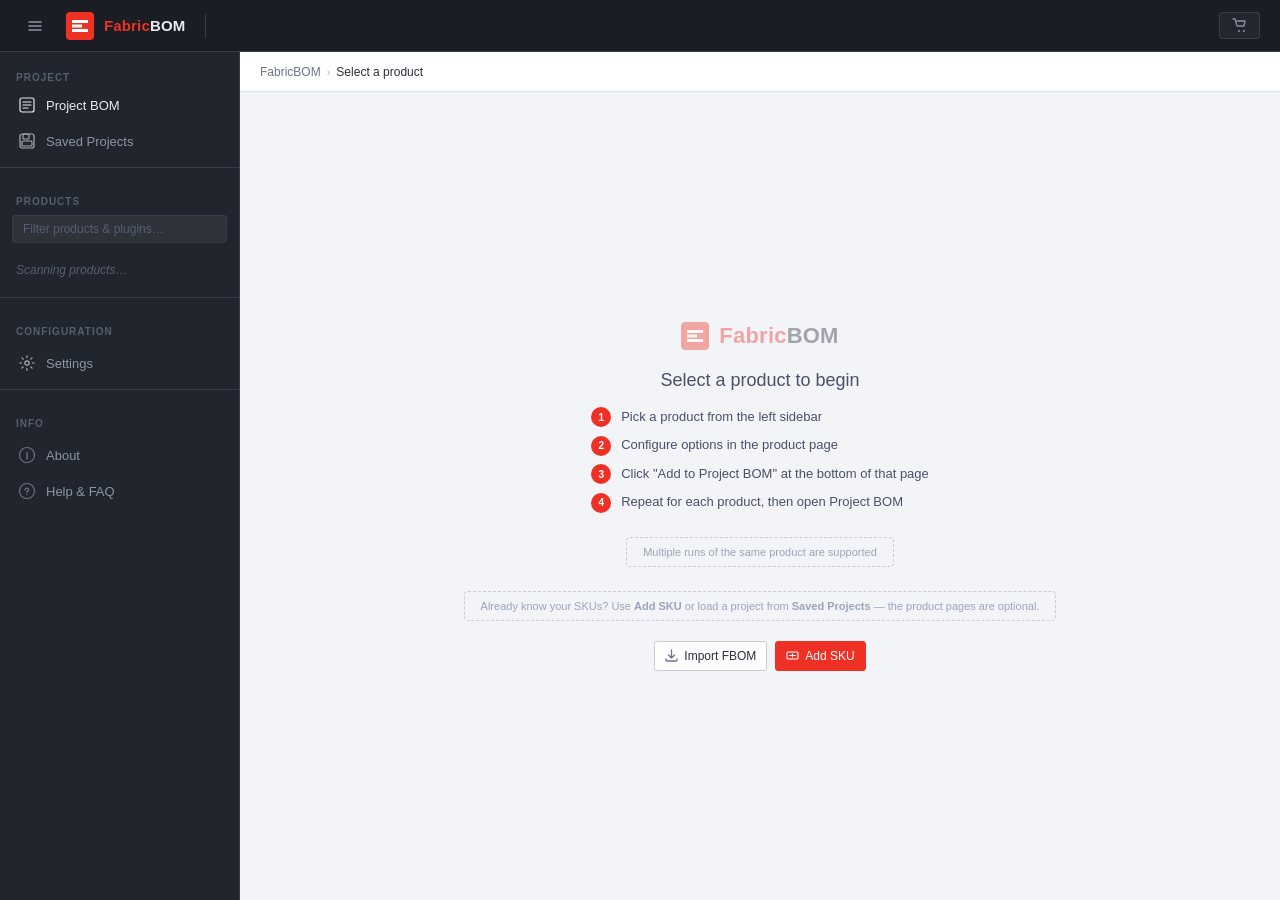
==== commit 364934f1: "Update index.html" ====
--- a/index.html
+++ b/index.html
@@ -4,6 +4,8 @@
 <meta charset="UTF-8">
 <meta name="viewport" content="width=device-width, initial-scale=1.0, maximum-scale=1.0, minimum-scale=1.0, user-scalable=no">
 <title>FabricBOM</title>
+<meta name="description" content="FabricBOM — client-side, offline Bill of Materials generator for Fortinet Security Fabric deployments. Configure 30+ products, save projects, export to CSV/XLSX/.fbom.">
+<link rel="alternate" type="text/markdown" href="llms.txt" title="LLM-friendly site overview">
 <link rel="icon" type="image/x-icon" href="favicon.ico">
 <link rel="icon" type="image/png" sizes="192x192" href="icons/pwa-192x192.png">
 <link rel="icon" type="image/png" sizes="512x512" href="icons/pwa-512x512.png">
@@ -534,7 +536,7 @@
 </head>
 <body>
 
-<div id="top-bar">
+<header id="top-bar" role="banner">
   <button id="menu-btn" onclick="toggleSidebar()" title="Toggle navigation" aria-label="Toggle navigation">
     <svg width="18" height="18" viewBox="0 0 18 18" fill="none"><path d="M3 5h12M3 9h12M3 13h12" stroke="currentColor" stroke-width="1.5" stroke-linecap="round"/></svg>
   </button>
@@ -548,13 +550,13 @@
   <button id="cart-btn" onclick="showPBV()" title="Project BOM">
     <svg viewBox="0 0 15 15" fill="none"><path d="M1 1h2l2 7h7l1-5H5" stroke="currentColor" stroke-width="1.3" stroke-linecap="round" stroke-linejoin="round"/><circle cx="7" cy="13" r="1" fill="currentColor"/><circle cx="12" cy="13" r="1" fill="currentColor"/></svg>
     <span id="bom-save-dot" class="save-dot"></span>
-    <span id="cbadge">0</span>
+    <span id="cbadge" aria-label="Items in BOM">0</span>
   </button>
-</div>
+</header>
 
 <div id="sidebar-overlay" onclick="closeSidebar()"></div>
-<div id="main">
-  <nav id="sidebar">
+<div id="main" role="presentation">
+  <nav id="sidebar" aria-label="Product navigation">
     <div class="nsl" style="padding-bottom:4px;">Project</div>
     <div class="ni proj" id="nav-proj" onclick="showPBV()">
       <svg class="ni-icon" viewBox="0 0 18 18" fill="none"><rect x="2" y="2" width="14" height="14" rx="2" stroke="#E8EAF0" stroke-width="1.2"/><path d="M5 6h8M5 9h8M5 12h5" stroke="#E8EAF0" stroke-width="1.2" stroke-linecap="round"/></svg>
@@ -571,7 +573,7 @@
     <div class="nsl">Products</div>
     <div class="nav-search-wrap">
       <input id="nav-search-input" type="text" placeholder="Filter products &amp; plugins…" oninput="filterNav(this.value)" autocomplete="off" spellcheck="false">
-      <button id="nav-search-clear" onclick="clearNavSearch()" title="Clear">&times;</button>
+      <button id="nav-search-clear" onclick="clearNavSearch()" title="Clear" aria-label="Clear product filter">&times;</button>
     </div>
     <div id="nav-items"><div class="n-load">Scanning products…</div></div>
     <div id="plugin-nav-items"></div>
@@ -593,7 +595,7 @@
     </a>
   </nav>
 
-  <div id="content">
+  <main id="content" role="main" aria-label="Product configurator and project BOM">
     <div id="ch">
       <span class="bci">FabricBOM</span>
       <span class="bcs">›</span>
@@ -639,14 +641,14 @@
             <svg viewBox="0 0 10 6" fill="none"><path d="M1 1l4 4 4-4" stroke="currentColor" stroke-width="1.3" stroke-linecap="round" stroke-linejoin="round"/></svg>
             Details
           </button>
-          <button class="pi-clear-btn" id="pi-clear-btn" onclick="clearPiFields()" title="Clear all project information fields">
+          <button class="pi-clear-btn" id="pi-clear-btn" onclick="clearPiFields()" title="Clear all project information fields" aria-label="Clear project information fields">
             <svg viewBox="0 0 13 13" fill="none"><path d="M2 3.5h9M5 3.5V2h3v1.5M5.5 6v4M7.5 6v4" stroke="currentColor" stroke-width="1.2" stroke-linecap="round"/><path d="M3 3.5l.5 7a1 1 0 0 0 1 .9h4a1 1 0 0 0 1-.9l.5-7" stroke="currentColor" stroke-width="1.2" stroke-linecap="round"/></svg>
           </button>
           <label id="pi-readonly-wrap" title="Lock the BOM and project info against edits">
             <input type="checkbox" id="pi-readonly" onchange="handleReadOnlyChange(this)">
             <span>RO</span>
           </label>
-          <button id="pw-lock-btn" onclick="openPwViewModal()" title="Password protected — click to manage">
+          <button id="pw-lock-btn" onclick="openPwViewModal()" title="Password protected — click to manage" aria-label="Manage BOM password protection">
             <svg viewBox="0 0 11 13" fill="none"><rect x="1.5" y="5.5" width="8" height="7" rx="1" stroke="currentColor" stroke-width="1.1"/><path d="M3.5 5.5V3.5a2 2 0 0 1 4 0v2" stroke="currentColor" stroke-width="1.1" stroke-linecap="round"/><circle cx="5.5" cy="9" r="1" fill="currentColor"/></svg>
           </button>
           <button id="pw-unlock-btn" onclick="openPwUnlockModal()" title="This BOM is password-protected — click to unlock">
@@ -660,12 +662,12 @@
         </div>
         <div class="lcb">
           <div class="pfg">
-            <div class="pg full pi-cust-wrap"><label class="pl">Customer / Opportunity <span class="r">*</span></label><input type="text" class="pi" id="pi-cust" placeholder="e.g. Acme Corp – Network Refresh 2025"></div>
-            <div class="pg pi-opp-wrap"><label class="pl">Opportunity ID</label><input type="text" class="pi" id="pi-opp" placeholder="e.g. OPP-2025-01234"></div>
-            <div class="pg"><label class="pl">SE / Engineer</label><input type="text" class="pi" id="pi-eng" placeholder="Your name"></div>
-            <div class="pg"><label class="pl">Date</label><input type="text" class="pi" id="pi-date"></div>
+            <div class="pg full pi-cust-wrap"><label class="pl" for="pi-cust">Customer / Opportunity <span class="r">*</span></label><input type="text" class="pi" id="pi-cust" placeholder="e.g. Acme Corp – Network Refresh 2025"></div>
+            <div class="pg pi-opp-wrap"><label class="pl" for="pi-opp">Opportunity ID</label><input type="text" class="pi" id="pi-opp" placeholder="e.g. OPP-2025-01234"></div>
+            <div class="pg"><label class="pl" for="pi-eng">SE / Engineer</label><input type="text" class="pi" id="pi-eng" placeholder="Your name"></div>
+            <div class="pg"><label class="pl" for="pi-date">Date</label><input type="text" class="pi" id="pi-date"></div>
             <div class="pg">
-              <label class="pl">Support / License Term</label>
+              <label class="pl" for="pi-term">Support / License Term</label>
               <select class="pi" id="pi-term" onchange="applyTerm()">
                 <option value="DD">Co-term / Date-driven (-DD) — default</option>
                 <option value="12">1 Year (-12)</option>
@@ -674,7 +676,7 @@
               </select>
               <div style="font-size:10px;color:var(--c-textm);margin-top:3px;">Replaces <code>-DD</code> suffix on all SKUs in this project BOM</div>
             </div>
-            <div class="pg full pi-notes-wrap"><label class="pl">Project Scope / Notes</label><textarea class="pi" id="pi-notes" placeholder="Optional: overall project scope, deployment context, or assumptions…"></textarea></div>
+            <div class="pg full pi-notes-wrap"><label class="pl" for="pi-notes">Project Scope / Notes</label><textarea class="pi" id="pi-notes" placeholder="Optional: overall project scope, deployment context, or assumptions…"></textarea></div>
           </div>
           <div id="pi-summary"></div>
           <div id="pi-view"></div>
@@ -688,8 +690,8 @@
           <div style="margin-left:auto;display:flex;gap:8px;align-items:center;">
             <button class="btn bs" id="project-btn" onclick="toggleProjectMenu(event)"><svg viewBox="0 0 13 13" fill="none"><rect x="1" y="1" width="11" height="11" rx="1" stroke="currentColor" stroke-width="1.1"/><rect x="4" y="1" width="5" height="4" rx=".5" stroke="currentColor" stroke-width="1.1"/><rect x="3" y="7" width="7" height="4" rx=".5" stroke="currentColor" stroke-width="1.1"/></svg>File<svg viewBox="0 0 10 6" fill="none" style="width:9px;height:9px;margin-left:1px;"><path d="M1 1l4 4 4-4" stroke="currentColor" stroke-width="1.3" stroke-linecap="round" stroke-linejoin="round"/></svg></button>
             <button class="btn bs" id="copy-export-btn" onclick="toggleCopyMenu(event)"><svg viewBox="0 0 13 13" fill="none"><rect x="3.5" y="1" width="8" height="9" rx="1" stroke="#6B7589" stroke-width="1.1"/><rect x="1" y="3" width="8" height="9" rx="1" stroke="#6B7589" stroke-width="1.1"/></svg>Share<svg viewBox="0 0 10 6" fill="none" style="width:9px;height:9px;margin-left:1px;"><path d="M1 1l4 4 4-4" stroke="#6B7589" stroke-width="1.3" stroke-linecap="round" stroke-linejoin="round"/></svg></button>
-            <button id="clear-btn" class="btn bd" onclick="clearCart()" title="Clear All"><svg viewBox="0 0 13 13" fill="none"><path d="M2 3.5h9M5 3.5V2h3v1.5M5.5 6v4M7.5 6v4" stroke="currentColor" stroke-width="1.2" stroke-linecap="round"/><path d="M3 3.5l.5 7a1 1 0 0 0 1 .9h4a1 1 0 0 0 1-.9l.5-7" stroke="currentColor" stroke-width="1.2" stroke-linecap="round"/></svg></button>
-            <button id="pin-btn" onclick="togglePin()" title="Pin toolbar"><svg viewBox="0 0 13 13" fill="none"><rect x="0.5" y="0.5" width="8.5" height="8.5" rx="1.5" stroke="currentColor" stroke-width="1.3"/><path d="M9 4H11A1.5 1.5 0 0 1 12.5 5.5V11A1.5 1.5 0 0 1 11 12.5H5.5A1.5 1.5 0 0 1 4 11V9" stroke="currentColor" stroke-width="1.3" stroke-linecap="round" stroke-linejoin="round" fill="none"/></svg></button>
+            <button id="clear-btn" class="btn bd" onclick="clearCart()" title="Clear All" aria-label="Clear all BOM items"><svg viewBox="0 0 13 13" fill="none"><path d="M2 3.5h9M5 3.5V2h3v1.5M5.5 6v4M7.5 6v4" stroke="currentColor" stroke-width="1.2" stroke-linecap="round"/><path d="M3 3.5l.5 7a1 1 0 0 0 1 .9h4a1 1 0 0 0 1-.9l.5-7" stroke="currentColor" stroke-width="1.2" stroke-linecap="round"/></svg></button>
+            <button id="pin-btn" onclick="togglePin()" title="Pin toolbar" aria-label="Pin toolbar to top"><svg viewBox="0 0 13 13" fill="none"><rect x="0.5" y="0.5" width="8.5" height="8.5" rx="1.5" stroke="currentColor" stroke-width="1.3"/><path d="M9 4H11A1.5 1.5 0 0 1 12.5 5.5V11A1.5 1.5 0 0 1 11 12.5H5.5A1.5 1.5 0 0 1 4 11V9" stroke="currentColor" stroke-width="1.3" stroke-linecap="round" stroke-linejoin="round" fill="none"/></svg></button>
           </div>
         </div>
       </div>
@@ -952,12 +954,12 @@
         </div>
       </div>
     </div>
-  </div>
+  </main>
 </div>
 
 <input type="file" id="pricing-file" accept=".csv,.xlsx" style="display:none" onchange="pricingFileChosen(this)">
 <input type="file" id="plugin-file-input" accept=".html,.json" style="display:none" onchange="handlePluginFile(this)">
-<div id="toast"></div>
+<div id="toast" role="status" aria-live="polite" aria-atomic="true"></div>
 
 <!-- Copy/Export dropdown menu (position:fixed so it escapes overflow-y:auto parents) -->
 <div id="copy-menu">
@@ -1161,6 +1163,7 @@
   { file:'fortiappsec-bomgen.html', label:'FortiAppSec Cloud', cat:'Cloud Security' },
   { file:'forticnapp-bomgen.html', label:'FortiCNAPP', cat:'Cloud Security' },
   { file:'fortisase-bomgen.html',    label:'FortiSASE',      cat:'Cloud Security' },
+  { file:'fortisase-sovereign-bomgen.html',    label:'FortiSASE Sovereign',      cat:'Cloud Security' },
   { file:'fortimail-bomgen.html', label:'FortiMail (FML)', cat:'Email Security' },
   { file:'fortimail-workspace-bomgen.html', label:'FortiMail Workspace', cat:'Email Security' },
   { file:'fortiap-bomgen.html',      label:'FortiAP (FAP)',        cat:'Network Access' },
@@ -1353,6 +1356,7 @@
   'fortiappsec-bomgen.html':         'FortiAppSec',
   'forticnapp-bomgen.html':          'FortiCNAPP',
   'fortisase-bomgen.html':           'FortiSASE',
+  'fortisase-sovereign-bomgen.html'  'FortiSASE',
   'fortimail-bomgen.html':           'FortiMail',
   'fortimail-workspace-bomgen.html': 'FortiMail',
   'fortiap-bomgen.html':             'FortiAP',
@@ -1785,6 +1789,7 @@
   document.getElementById('ws').style.display = 'none';
   const f = document.getElementById('pf');
   f.style.display = 'block';
+  f.title = `${label} configurator`;
   f.src = path;
 }
 function showPBV() {
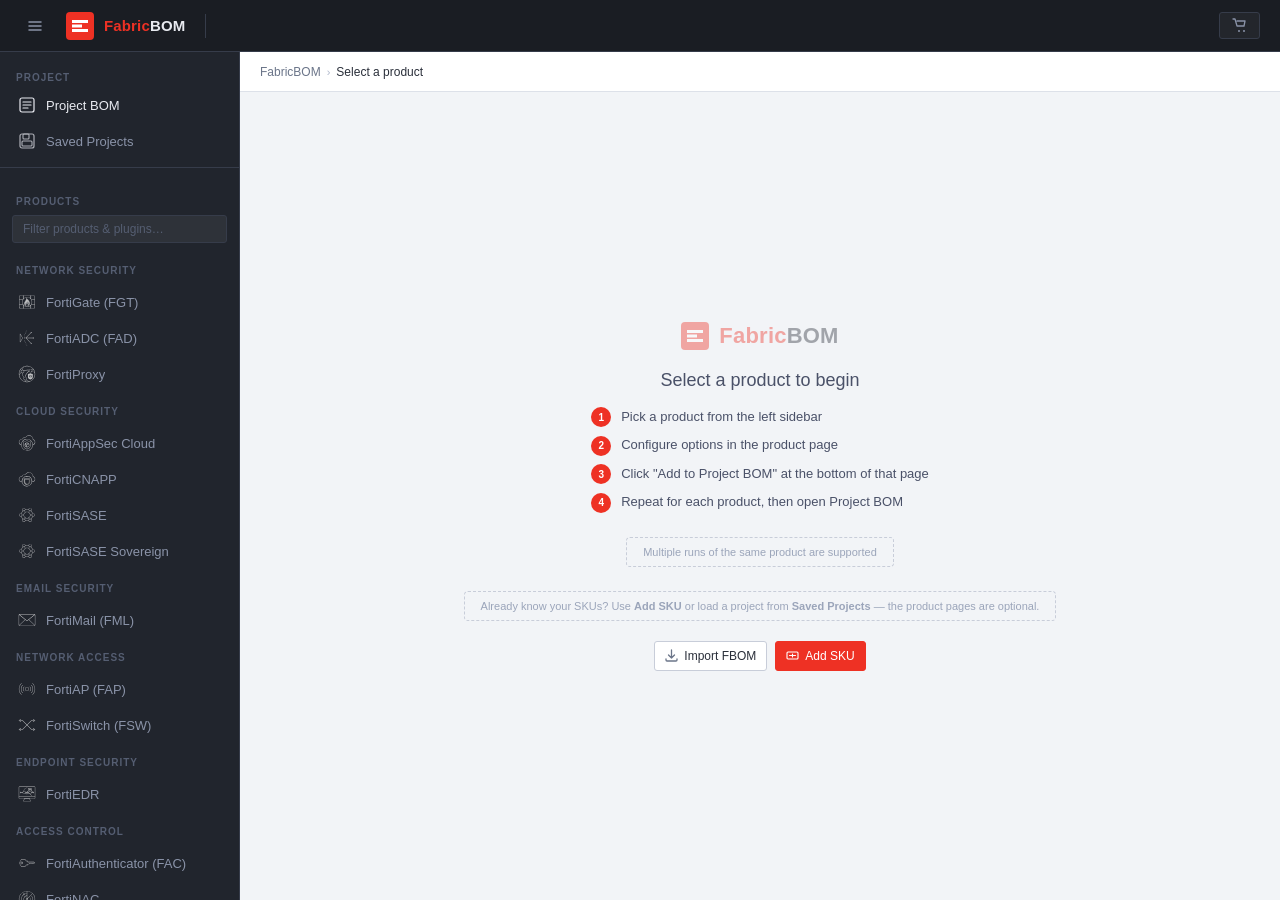
==== commit 349cb951: "Update index.html" ====
--- a/index.html
+++ b/index.html
@@ -1356,7 +1356,7 @@
   'fortiappsec-bomgen.html':         'FortiAppSec',
   'forticnapp-bomgen.html':          'FortiCNAPP',
   'fortisase-bomgen.html':           'FortiSASE',
-  'fortisase-sovereign-bomgen.html'  'FortiSASE',
+  'fortisase-sovereign-bomgen.html': 'FortiSASE',
   'fortimail-bomgen.html':           'FortiMail',
   'fortimail-workspace-bomgen.html': 'FortiMail',
   'fortiap-bomgen.html':             'FortiAP',
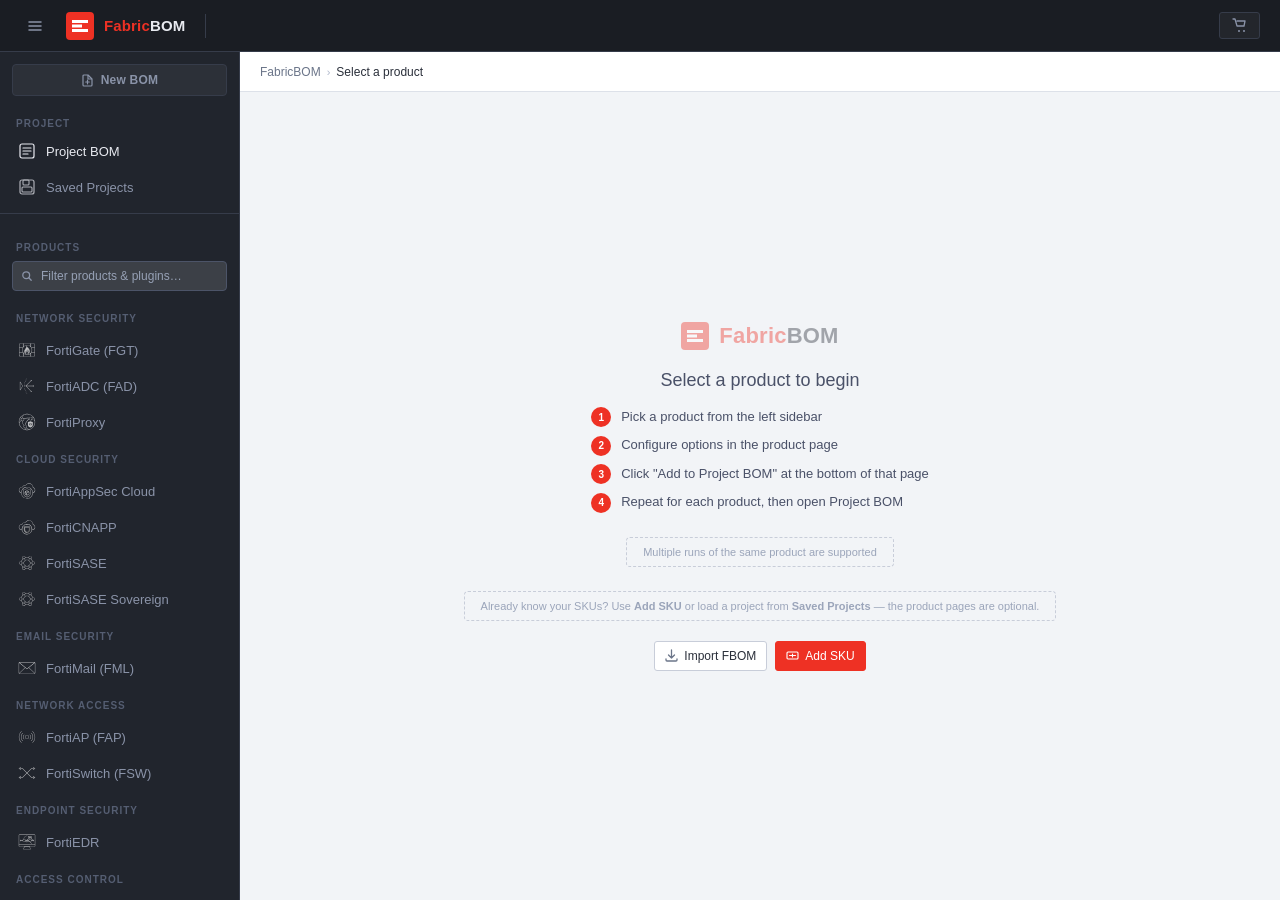
==== commit 4cdbcdff: "Project BOM: New BOM button, clearer filter, copy/paste, roomier Add SKU New BOM - Adds a New BOM ac" ====
--- a/index.html
+++ b/index.html
@@ -70,12 +70,23 @@
   .ni-badge.on{display:block;}
   .n-sep{height:1px;background:var(--forti-border);margin:8px 0;}
   .n-load{padding:12px 16px;font-size:12px;color:var(--forti-text-muted);font-style:italic;}
-  .nav-search-wrap{padding:0 12px 8px;position:relative;}
-  #nav-search-input{width:100%;box-sizing:border-box;background:rgba(255,255,255,.06);border:1px solid var(--forti-border);border-radius:3px;color:var(--forti-text-primary);font-size:12px;padding:6px 26px 6px 10px;outline:none;font-family:inherit;}
-  #nav-search-input::placeholder{color:var(--forti-text-muted);}
-  #nav-search-input:focus{border-color:rgba(238,49,36,.5);background:rgba(255,255,255,.08);}
-  #nav-search-clear{position:absolute;right:18px;top:50%;transform:translateY(-50%);background:none;border:none;cursor:pointer;color:var(--forti-text-muted);font-size:16px;padding:0;line-height:1;display:none;}
+  .nav-search-wrap{padding:0 12px 8px;}
+  .nav-search-field{position:relative;display:block;}
+  #nav-search-input{width:100%;box-sizing:border-box;background:rgba(255,255,255,.12);border:1px solid #4C5468;border-radius:4px;color:var(--forti-text-primary);font-size:12px;padding:7px 26px 7px 28px;outline:none;font-family:inherit;transition:background .12s,border-color .12s,box-shadow .12s;}
+  #nav-search-input::placeholder{color:#96A0B5;}
+  #nav-search-input:hover{background:rgba(255,255,255,.16);border-color:#5C6579;}
+  #nav-search-input:focus{border-color:rgba(238,49,36,.65);background:rgba(255,255,255,.18);box-shadow:0 0 0 2px rgba(238,49,36,.12);}
+  #nav-search-input:focus + .nav-search-icon{color:var(--forti-text-secondary);}
+  .nav-search-icon{position:absolute;left:9px;top:50%;transform:translateY(-50%);width:12px;height:12px;color:#8A93A8;pointer-events:none;transition:color .12s;}
+  #nav-search-clear{position:absolute;right:6px;top:50%;transform:translateY(-50%);background:none;border:none;cursor:pointer;color:var(--forti-text-muted);font-size:16px;padding:0 3px;line-height:1;display:none;}
   #nav-search-clear:hover{color:var(--forti-text-secondary);}
+
+  /* Sidebar primary action (New BOM) */
+  .nav-action-wrap{padding:12px 12px 2px;}
+  .nav-action{width:100%;display:flex;align-items:center;justify-content:center;gap:7px;padding:8px 10px;border-radius:4px;border:1px solid var(--forti-border);background:rgba(255,255,255,.05);color:var(--forti-text-secondary);font-size:12px;font-weight:600;font-family:inherit;letter-spacing:.02em;cursor:pointer;transition:background .12s,border-color .12s,color .12s;}
+  .nav-action:hover{background:rgba(238,49,36,.14);border-color:rgba(238,49,36,.55);color:var(--forti-text-primary);}
+  .nav-action:active{background:rgba(238,49,36,.22);}
+  .nav-action svg{width:13px;height:13px;flex-shrink:0;}
 
   /* CONTENT */
   #content{flex:1;background:var(--forti-content-bg);overflow:hidden;display:flex;flex-direction:column;min-height:0;}
@@ -152,9 +163,25 @@
   .bg-tag{font-size:9px;font-weight:700;text-transform:uppercase;letter-spacing:.05em;background:#EEF3FF;color:#3557A5;border:1px solid #B8CBF5;border-radius:2px;padding:1px 6px;}
   .bg-del{background:#FEF0EE;border:1px solid #F5C6C2;color:#C0392B;font-size:11px;font-weight:600;padding:3px 8px;border-radius:2px;cursor:pointer;font-family:inherit;margin-left:auto;}
   .bg-del:hover{background:#F5C6C2;}
-  .bg-edit{background:none;border:1px solid var(--c-ib);border-radius:2px;color:var(--c-text2);padding:4px 6px;cursor:pointer;display:inline-flex;align-items:center;transition:background .12s;}
-  .bg-edit:hover{background:var(--c-sh);color:var(--c-text);}
-  .bg-edit svg{width:11px;height:11px;}
+  .bg-edit,.bg-copy{background:none;border:1px solid var(--c-ib);border-radius:2px;color:var(--c-text2);padding:4px 6px;cursor:pointer;display:inline-flex;align-items:center;transition:background .12s,color .12s,border-color .12s;}
+  .bg-edit:hover,.bg-copy:hover{background:var(--c-sh);color:var(--c-text);}
+  .bg-edit svg,.bg-copy svg{width:11px;height:11px;}
+
+  /* Copy / paste affordances */
+  .bg-copy.copied,.bgr-btn.copied{background:#EEF3FF;border-color:#B8CBF5;color:#3557A5;}
+  .bgr-btn.paste{background:#F4F8FF;border-color:#B8CBF5;color:#3557A5;}
+  .bgr-btn.paste:hover{background:#EEF3FF;color:#24417F;}
+  #paste-btn{display:none;align-items:center;max-width:250px;}
+  #paste-btn.on{display:inline-flex;}
+  #paste-btn .paste-lbl{overflow:hidden;text-overflow:ellipsis;white-space:nowrap;max-width:130px;font-weight:600;color:#3557A5;}
+  #paste-btn .paste-x{margin-left:1px;padding:0 4px;border-radius:2px;color:var(--c-textm);font-size:14px;line-height:1;}
+  #paste-btn .paste-x:hover{background:rgba(0,0,0,.09);color:var(--c-text);}
+  #add-menu-paste .dm-paste-lbl{overflow:hidden;text-overflow:ellipsis;white-space:nowrap;max-width:170px;}
+  /* Comfortable tap targets for the row actions on touch-sized screens */
+  @media (max-width:768px){
+    .bg-edit,.bg-copy,.bg-del,.bgr-btn{min-height:30px;justify-content:center;}
+    .bgr-btn{min-width:30px;}
+  }
 
   /* BOM table */
   .bt-wrap{overflow-x:auto;-webkit-overflow-scrolling:touch;}
@@ -316,11 +343,17 @@
   #copy-menu.on,#project-menu.on,#add-menu.on{display:block;}
 
   /* Add SKU modal */
-  #sku-modal{display:none;position:fixed;inset:0;z-index:500;background:rgba(0,0,0,.55);align-items:center;justify-content:center;}
+  #sku-modal{display:none;position:fixed;inset:0;z-index:500;background:rgba(0,0,0,.55);align-items:center;justify-content:center;padding:16px;}
   #sku-modal.on{display:flex;}
-  #sku-box{background:#fff;border-radius:5px;width:540px;max-width:95vw;height:82vh;max-height:780px;overflow:hidden;box-shadow:0 8px 40px rgba(0,0,0,.3);display:flex;flex-direction:column;}
+  /* Roomy on desktop: the entry form uses the extra width to lay rows out
+     horizontally instead of forcing a long scroll inside the iframe. */
+  #sku-box{background:#fff;border-radius:6px;width:min(1000px,100%);height:min(88vh,920px);overflow:hidden;box-shadow:0 12px 48px rgba(0,0,0,.35);display:flex;flex-direction:column;transition:height .18s ease;}
   #sku-box iframe{flex:1;border:none;width:100%;display:block;}
-  @media(max-width:600px){#sku-box{width:100%;max-width:100%;height:90vh;border-radius:5px 5px 0 0;}#sku-modal.on{align-items:flex-end;}}
+  @media(max-width:760px){
+    #sku-modal{padding:0;}
+    #sku-modal.on{align-items:flex-end;}
+    #sku-box{width:100%;height:94vh;height:94dvh;border-radius:12px 12px 0 0;}
+  }
   .dm-section{font-size:9px;font-weight:700;text-transform:uppercase;letter-spacing:.09em;color:var(--c-textm);padding:6px 12px 2px;}
   .dm-item{display:flex;align-items:center;gap:8px;padding:7px 12px;font-size:12px;color:var(--c-text);cursor:pointer;white-space:nowrap;font-family:inherit;background:none;border:none;width:100%;text-align:left;}
   .dm-item:hover{background:var(--c-sh);}
@@ -343,11 +376,14 @@
   .sp-empty svg{opacity:.2;}
   .sp-empty h3{font-size:16px;font-weight:500;color:var(--c-text2);}
   .sp-empty p{font-size:13px;max-width:320px;line-height:1.6;}
-  #spv-filter-wrap{padding:10px 18px;border-bottom:1px solid var(--c-border);position:relative;}
-  #spv-filter{width:100%;box-sizing:border-box;background:var(--c-white);border:1px solid var(--c-border);border-radius:3px;color:var(--c-text);font-size:12px;padding:6px 28px 6px 10px;outline:none;font-family:inherit;}
+  #spv-filter-wrap{padding:10px 18px;border-bottom:1px solid var(--c-border);}
+  .spv-filter-field{position:relative;display:block;}
+  #spv-filter{width:100%;box-sizing:border-box;background:var(--c-white);border:1px solid var(--c-ib);border-radius:4px;color:var(--c-text);font-size:12px;padding:7px 28px 7px 28px;outline:none;font-family:inherit;transition:border-color .12s,box-shadow .12s;}
   #spv-filter::placeholder{color:var(--c-textm);}
-  #spv-filter:focus{border-color:rgba(238,49,36,.5);}
-  #spv-filter-clear{position:absolute;right:24px;top:50%;transform:translateY(-50%);background:none;border:none;cursor:pointer;color:var(--c-textm);font-size:16px;padding:0;line-height:1;display:none;}
+  #spv-filter:hover{border-color:var(--c-text2);}
+  #spv-filter:focus{border-color:rgba(238,49,36,.65);box-shadow:0 0 0 2px rgba(238,49,36,.1);}
+  .spv-filter-icon{position:absolute;left:9px;top:50%;transform:translateY(-50%);width:12px;height:12px;color:var(--c-textm);pointer-events:none;}
+  #spv-filter-clear{position:absolute;right:6px;top:50%;transform:translateY(-50%);background:none;border:none;cursor:pointer;color:var(--c-textm);font-size:16px;padding:0 3px;line-height:1;display:none;}
   #spv-filter-clear:hover{color:var(--c-text2);}
   .sp-rev-toggle{display:inline-flex;align-items:center;gap:5px;margin-top:6px;background:none;border:none;padding:2px 0;font-size:11px;color:var(--c-text2);cursor:pointer;font-family:inherit;line-height:1.4;transition:color .12s;}
   .sp-rev-toggle:hover{color:var(--forti-red);}
@@ -462,6 +498,7 @@
   #pbv.bom-readonly .bg-del,
   #pbv.bom-readonly .bgr-actions,
   #pbv.bom-readonly #add-btn,
+  #pbv.bom-readonly #paste-btn,
   #pbv.bom-readonly #clear-btn{display:none!important;}
   #pbv.bom-readonly .qty-input,
   #pbv.bom-readonly .note-input,
@@ -500,7 +537,7 @@
     #top-bar,#sidebar,#ch,.act-row,#toast,#pfw,#copy-menu,#project-menu,#add-menu{display:none!important;}
     #main{display:block;}
     #pbv{display:flex!important;overflow:visible;padding:20px;}
-    .bg-del,.bg-edit,.bgr-actions{display:none!important;}
+    .bg-del,.bg-edit,.bg-copy,.bgr-actions{display:none!important;}
     .lc,.bg{break-inside:avoid;}
     .pi-edit-btn,.pi-clear-btn,.pi-expand-btn{display:none!important;}
     #proj-info-card .pfg{display:none!important;}
@@ -557,6 +594,12 @@
 <div id="sidebar-overlay" onclick="closeSidebar()"></div>
 <div id="main" role="presentation">
   <nav id="sidebar" aria-label="Product navigation">
+    <div class="nav-action-wrap">
+      <button class="nav-action" id="new-bom-btn" onclick="newProject()" title="Clear the Project BOM and Project Information and start fresh">
+        <svg viewBox="0 0 13 13" fill="none" aria-hidden="true"><path d="M7 1H3a1 1 0 0 0-1 1v9a1 1 0 0 0 1 1h7a1 1 0 0 0 1-1V5L7 1z" stroke="currentColor" stroke-width="1.2" stroke-linejoin="round"/><path d="M7 1v4h4" stroke="currentColor" stroke-width="1.2" stroke-linejoin="round"/><path d="M6.5 6.2v3.6M4.7 8h3.6" stroke="currentColor" stroke-width="1.2" stroke-linecap="round"/></svg>
+        New BOM
+      </button>
+    </div>
     <div class="nsl" style="padding-bottom:4px;">Project</div>
     <div class="ni proj" id="nav-proj" onclick="showPBV()">
       <svg class="ni-icon" viewBox="0 0 18 18" fill="none"><rect x="2" y="2" width="14" height="14" rx="2" stroke="#E8EAF0" stroke-width="1.2"/><path d="M5 6h8M5 9h8M5 12h5" stroke="#E8EAF0" stroke-width="1.2" stroke-linecap="round"/></svg>
@@ -572,8 +615,11 @@
     <div class="n-sep" style="margin-top:8px;"></div>
     <div class="nsl">Products</div>
     <div class="nav-search-wrap">
-      <input id="nav-search-input" type="text" placeholder="Filter products &amp; plugins…" oninput="filterNav(this.value)" autocomplete="off" spellcheck="false">
-      <button id="nav-search-clear" onclick="clearNavSearch()" title="Clear" aria-label="Clear product filter">&times;</button>
+      <div class="nav-search-field">
+        <input id="nav-search-input" type="text" placeholder="Filter products &amp; plugins…" aria-label="Filter products and plugins" oninput="filterNav(this.value)" autocomplete="off" spellcheck="false">
+        <svg class="nav-search-icon" viewBox="0 0 12 12" fill="none" aria-hidden="true"><circle cx="5.2" cy="5.2" r="3.4" stroke="currentColor" stroke-width="1.3"/><path d="M7.8 7.8l2.4 2.4" stroke="currentColor" stroke-width="1.3" stroke-linecap="round"/></svg>
+        <button id="nav-search-clear" onclick="clearNavSearch()" title="Clear" aria-label="Clear product filter">&times;</button>
+      </div>
     </div>
     <div id="nav-items"><div class="n-load">Scanning products…</div></div>
     <div id="plugin-nav-items"></div>
@@ -687,6 +733,10 @@
       <div class="sbar" id="sbar">
         <div class="act-row">
           <button class="btn bp" id="add-btn" onclick="toggleAddMenu(event)"><svg viewBox="0 0 13 13" fill="none"><rect x="1" y="4" width="11" height="5" rx="1" stroke="currentColor" stroke-width="1.1"/><path d="M4 6.5h5M6.5 5.5v2" stroke="currentColor" stroke-width="1.1" stroke-linecap="round"/></svg>Add Item<svg viewBox="0 0 10 6" fill="none" style="width:9px;height:9px;margin-left:1px;"><path d="M1 1l4 4 4-4" stroke="currentColor" stroke-width="1.3" stroke-linecap="round" stroke-linejoin="round"/></svg></button>
+          <button class="btn bs" id="paste-btn" onclick="pasteClip()" title="Paste the copied item at the end of the BOM">
+            <svg viewBox="0 0 13 13" fill="none"><path d="M4.5 2H3a1 1 0 0 0-1 1v8a1 1 0 0 0 1 1h6a1 1 0 0 0 1-1V3a1 1 0 0 0-1-1H7.5" stroke="currentColor" stroke-width="1.1" stroke-linecap="round"/><rect x="4.5" y="1" width="3" height="2" rx=".6" stroke="currentColor" stroke-width="1.1"/><path d="M4.5 6.5h3.5M4.5 8.8h2.5" stroke="currentColor" stroke-width="1.1" stroke-linecap="round"/></svg>
+            Paste<span class="paste-lbl" id="paste-lbl"></span><span class="paste-x" onclick="event.stopPropagation();clearClip()" title="Clear the copied item">&times;</span>
+          </button>
           <div style="margin-left:auto;display:flex;gap:8px;align-items:center;">
             <button class="btn bs" id="project-btn" onclick="toggleProjectMenu(event)"><svg viewBox="0 0 13 13" fill="none"><rect x="1" y="1" width="11" height="11" rx="1" stroke="currentColor" stroke-width="1.1"/><rect x="4" y="1" width="5" height="4" rx=".5" stroke="currentColor" stroke-width="1.1"/><rect x="3" y="7" width="7" height="4" rx=".5" stroke="currentColor" stroke-width="1.1"/></svg>File<svg viewBox="0 0 10 6" fill="none" style="width:9px;height:9px;margin-left:1px;"><path d="M1 1l4 4 4-4" stroke="currentColor" stroke-width="1.3" stroke-linecap="round" stroke-linejoin="round"/></svg></button>
             <button class="btn bs" id="copy-export-btn" onclick="toggleCopyMenu(event)"><svg viewBox="0 0 13 13" fill="none"><rect x="3.5" y="1" width="8" height="9" rx="1" stroke="#6B7589" stroke-width="1.1"/><rect x="1" y="3" width="8" height="9" rx="1" stroke="#6B7589" stroke-width="1.1"/></svg>Share<svg viewBox="0 0 10 6" fill="none" style="width:9px;height:9px;margin-left:1px;"><path d="M1 1l4 4 4-4" stroke="#6B7589" stroke-width="1.3" stroke-linecap="round" stroke-linejoin="round"/></svg></button>
@@ -744,8 +794,11 @@
           <button class="btn bs" style="margin-left:auto;font-size:11px;padding:4px 10px;" onclick="backupProjects()" title="Download a Markdown backup of all saved projects"><svg viewBox="0 0 13 13" fill="none" style="width:12px;height:12px;"><path d="M6.5 1v8M3.5 6l3 3 3-3" stroke="currentColor" stroke-width="1.3" stroke-linecap="round" stroke-linejoin="round"/><path d="M1 10v1a1 1 0 0 0 1 1h9a1 1 0 0 0 1-1v-1" stroke="currentColor" stroke-width="1.3" stroke-linecap="round"/></svg>Backup All</button>
         </div>
         <div id="spv-filter-wrap">
-          <input id="spv-filter" type="text" placeholder="Filter by project name, opportunity ID, or SE…" oninput="filterSavedProjects(this.value)" autocomplete="off" spellcheck="false">
-          <button id="spv-filter-clear" onclick="clearSpvFilter()" title="Clear">&times;</button>
+          <div class="spv-filter-field">
+            <input id="spv-filter" type="text" placeholder="Filter by project name, opportunity ID, or SE…" aria-label="Filter saved projects" oninput="filterSavedProjects(this.value)" autocomplete="off" spellcheck="false">
+            <svg class="spv-filter-icon" viewBox="0 0 12 12" fill="none" aria-hidden="true"><circle cx="5.2" cy="5.2" r="3.4" stroke="currentColor" stroke-width="1.3"/><path d="M7.8 7.8l2.4 2.4" stroke="currentColor" stroke-width="1.3" stroke-linecap="round"/></svg>
+            <button id="spv-filter-clear" onclick="clearSpvFilter()" title="Clear">&times;</button>
+          </div>
         </div>
         <div id="spv-content" class="lcb"></div>
       </div>
@@ -978,6 +1031,8 @@
   <div class="dm-section">Add to BOM</div>
   <button class="dm-item" onclick="openSkuModal();closeAddMenu()"><svg viewBox="0 0 13 13" fill="none"><rect x="1" y="3" width="11" height="7" rx="1" stroke="currentColor" stroke-width="1.1"/><path d="M3.5 6.5h6M6.5 5v3" stroke="currentColor" stroke-width="1.1" stroke-linecap="round"/></svg>Add SKU</button>
   <button class="dm-item" onclick="openAddGroup();closeAddMenu()"><svg viewBox="0 0 13 13" fill="none"><rect x="1" y="4" width="11" height="5" rx="1" stroke="currentColor" stroke-width="1.1"/><path d="M4 6.5h5M6.5 5.5v2" stroke="currentColor" stroke-width="1.1" stroke-linecap="round"/></svg>Add Group</button>
+  <div class="dm-sep" id="add-menu-paste-sep" style="display:none;"></div>
+  <button class="dm-item" id="add-menu-paste" style="display:none;" onclick="pasteClip();closeAddMenu()"><svg viewBox="0 0 13 13" fill="none"><path d="M4.5 2H3a1 1 0 0 0-1 1v8a1 1 0 0 0 1 1h6a1 1 0 0 0 1-1V3a1 1 0 0 0-1-1H7.5" stroke="currentColor" stroke-width="1.1" stroke-linecap="round"/><rect x="4.5" y="1" width="3" height="2" rx=".6" stroke="currentColor" stroke-width="1.1"/><path d="M4.5 6.5h3.5M4.5 8.8h2.5" stroke="currentColor" stroke-width="1.1" stroke-linecap="round"/></svg><span class="dm-paste-lbl">Paste</span></button>
 </div>
 
 <!-- Add SKU modal (iframe popover) -->
@@ -1876,6 +1931,7 @@
 window.addEventListener('message', e => {
   if (!e.data) return;
   if (e.data.type === 'FORTIBOM_CLOSE') { closeSkuModal(); return; }
+  if (e.data.type === 'FABRICBOM_SKU_HEIGHT') { sizeSkuBox(e.data.height); return; }
   if (e.data.type !== 'FORTIBOM_ADD' && e.data.type !== 'FABRICBOM_ADD') return;
   const { product, label, rows, meta } = e.data;
   if (_skuEditId !== null) {
@@ -2014,8 +2070,17 @@
 }
 function clearCart() { if (!confirm('Clear all items from the Project BOM?')) return; cart=[]; seq=0; if (location.hash.startsWith('#bom=')) history.replaceState(null, '', location.pathname); updateBadges(); renderGroups(); saveCart(); markSaved(); }
 function newProject() {
-  if (cart.length && !confirm('Start a new project? The current BOM and project info will be cleared.')) return;
-  cart=[]; seq=0;
+  // Warn whenever there is anything to lose — BOM items and/or Project Information.
+  const itemN = cart.filter(c => !c._type).length;
+  const hasInfo = hasPiData();
+  if (itemN || cart.length || hasInfo) {
+    const parts = [];
+    if (itemN) parts.push(`${itemN} product group${itemN !== 1 ? 's' : ''}`);
+    if (hasInfo) parts.push('the Project Information fields');
+    const what = parts.join(' and ') || 'the current project';
+    if (!confirm(`Start a new BOM?\n\nThis clears ${what}.\n\nAnything unsaved will be lost — use File ▸ Save Project first if you want to keep it.`)) return;
+  }
+  cart=[]; seq=0; collapsedGroups.clear();
   if (location.hash.startsWith('#bom=')) history.replaceState(null, '', location.pathname);
   const _settings = loadSettings();
   document.getElementById('pi-cust').value  = '';
@@ -2037,7 +2102,130 @@
   document.getElementById('pi-edit-label').textContent = 'View';
   updateBadges(); renderGroups(); saveCart(); markSaved();
   showPBV();
-}
+  toast('✓ New BOM — project reset');
+}
+
+// ── COPY / PASTE ─────────────────────────────────────────────────────────────
+// A single-slot clipboard for BOM entries. Kept in localStorage so a copy
+// survives a reload and can be pasted into a FabricBOM tab in another window.
+const CLIP_KEY = 'fortibom_clipboard';
+let _bomClip = null;   // { kind:'entry'|'section', label, entries:[…] }
+
+function loadClip() {
+  try { _bomClip = JSON.parse(localStorage.getItem(CLIP_KEY) || 'null'); }
+  catch { _bomClip = null; }
+  if (_bomClip && !Array.isArray(_bomClip.entries)) _bomClip = null;
+}
+function persistClip() {
+  try {
+    if (_bomClip) localStorage.setItem(CLIP_KEY, JSON.stringify(_bomClip));
+    else localStorage.removeItem(CLIP_KEY);
+  } catch(e) { /* storage full — clipboard stays in memory for this session */ }
+}
+function _clipLabel(entry) { return (entry.label || '').trim() || entry.product || 'Untitled'; }
+function _cloneEntries(entries) { return JSON.parse(JSON.stringify(entries)); }
+
+// Copies a product group, or a section header together with every group under it.
+function copyEntry(id) {
+  const idx = cart.findIndex(c => c.id === id);
+  if (idx === -1) return;
+  const entry = cart[idx];
+  let entries, kind;
+  if (entry._type === 'group') {
+    const [s, e] = _groupBlockRange(idx);
+    entries = _cloneEntries(cart.slice(s, e));
+    kind = 'section';
+  } else {
+    entries = _cloneEntries([entry]);
+    kind = 'entry';
+  }
+  _bomClip = { kind, label: _clipLabel(entry), entries, srcId: entry.id };
+  persistClip();
+  renderGroups();
+  const n = entries.filter(x => !x._type).length;
+  toast(kind === 'section'
+    ? `⧉ Copied section “${_bomClip.label}” (${n} group${n !== 1 ? 's' : ''}) — tap Paste to place a copy`
+    : `⧉ Copied “${_bomClip.label}” — tap Paste to place a copy`);
+}
+
+function clearClip() {
+  _bomClip = null;
+  persistClip();
+  renderGroups();
+  toast('Clipboard cleared');
+}
+
+// Pastes a copy. With no argument it lands at the end of the BOM; given a
+// section header id, an item lands inside that section and a copied section
+// lands directly after it.
+function pasteClip(targetGroupId) {
+  if (isReadOnly()) { toast('This BOM is read-only — unlock it to paste'); return; }
+  if (!_bomClip || !_bomClip.entries.length) { toast('Nothing copied yet — use the ⧉ Copy button on a BOM group first'); return; }
+  const fresh = _cloneEntries(_bomClip.entries).map(e => ({ ...e, id: ++seq }));
+
+  let insertAt = cart.length;
+  if (targetGroupId !== undefined && targetGroupId !== null) {
+    const gIdx = cart.findIndex(c => c.id === targetGroupId && c._type === 'group');
+    if (gIdx !== -1) {
+      insertAt = _groupBlockRange(gIdx)[1];
+      collapsedGroups.delete(targetGroupId);   // don't hide what was just pasted
+    }
+  }
+  cart.splice(insertAt, 0, ...fresh);
+  fresh.forEach(e => { if (e._type === 'group') collapsedGroups.delete(e.id); });
+
+  updateBadges(); renderGroups(); saveCart(); markDirty();
+  const n = fresh.filter(e => !e._type).length;
+  toast(`✓ Pasted “${_bomClip.label}”${n > 1 ? ` — ${n} groups` : ''}`);
+}
+
+// Markup for the "paste into this section" button — rendered only when
+// something has been copied, so the row stays clean the rest of the time.
+function pasteIntoBtn(groupId) {
+  if (!_bomClip || isReadOnly()) return '';
+  const what = _bomClip.kind === 'section' ? 'after this section' : 'into this section';
+  return `<button class="bgr-btn paste" onclick="pasteClip(${groupId})" title="Paste “${h(_bomClip.label)}” ${what}" aria-label="Paste copied item ${what}"><svg viewBox="0 0 13 13" fill="none" aria-hidden="true"><path d="M4.5 2H3a1 1 0 0 0-1 1v8a1 1 0 0 0 1 1h6a1 1 0 0 0 1-1V3a1 1 0 0 0-1-1H7.5" stroke="currentColor" stroke-width="1.1" stroke-linecap="round"/><rect x="4.5" y="1" width="3" height="2" rx=".6" stroke="currentColor" stroke-width="1.1"/><path d="M4.5 6.5h3.5M4.5 8.8h2.5" stroke="currentColor" stroke-width="1.1" stroke-linecap="round"/></svg></button>`;
+}
+
+function updateClipUI() {
+  const btn = document.getElementById('paste-btn');
+  const lbl = document.getElementById('paste-lbl');
+  const mi  = document.getElementById('add-menu-paste');
+  const sep = document.getElementById('add-menu-paste-sep');
+  if (!btn) return;
+  if (_bomClip) {
+    lbl.textContent = _bomClip.label;
+    btn.classList.add('on');
+    btn.title = `Paste a copy of “${_bomClip.label}” at the end of the BOM`;
+    if (mi)  { mi.style.display = ''; mi.querySelector('.dm-paste-lbl').textContent = `Paste “${_bomClip.label}”`; }
+    if (sep) sep.style.display = '';
+  } else {
+    lbl.textContent = '';
+    btn.classList.remove('on');
+    if (mi)  mi.style.display = 'none';
+    if (sep) sep.style.display = 'none';
+  }
+}
+
+// Keep every open tab in sync with the clipboard slot.
+window.addEventListener('storage', e => {
+  if (e.key !== CLIP_KEY) return;
+  loadClip();
+  renderGroups();
+});
+
+// Ctrl/⌘+V pastes at the end of the BOM while the Project BOM view is showing.
+document.addEventListener('keydown', e => {
+  if (!(e.ctrlKey || e.metaKey) || e.shiftKey || e.altKey) return;
+  if (e.key !== 'v' && e.key !== 'V') return;
+  const t = e.target, tag = t && t.tagName;
+  if (tag === 'INPUT' || tag === 'TEXTAREA' || (t && t.isContentEditable)) return;
+  if (!_bomClip) return;
+  const pbv = document.getElementById('pbv');
+  if (!pbv || pbv.style.display !== 'flex') return;
+  e.preventDefault();
+  pasteClip();
+});
 
 // ── KIND (TYPE) OVERRIDE ─────────────────────────────────────────────────────
 let kindPopoverTarget = null;
@@ -2087,6 +2275,7 @@
 
 // ── RENDER ───────────────────────────────────────────────────────────────────
 async function renderGroups() {
+  updateClipUI();
   let priceMap = null;
   try {
     const pricingRaw = await getPricingIDB();
@@ -2176,6 +2365,8 @@
         </div>
         <div class="bgr-actions">
           <button class="bgr-btn add" onclick="openSkuModalForGroup(${entry.id})" title="Add SKU to this group" aria-label="Add SKU to this group"><svg viewBox="0 0 11 11" fill="none" aria-hidden="true"><path d="M5.5 1.5v8M1.5 5.5h8" stroke="currentColor" stroke-width="1.4" stroke-linecap="round"/></svg></button>
+          <button class="bgr-btn${_bomClip && _bomClip.srcId === entry.id ? ' copied' : ''}" onclick="copyEntry(${entry.id})" title="Copy this section and everything in it" aria-label="Copy section"><svg viewBox="0 0 13 13" fill="none" aria-hidden="true"><rect x="3.5" y="1" width="8" height="9" rx="1" stroke="currentColor" stroke-width="1.1"/><rect x="1" y="3" width="8" height="9" rx="1" stroke="currentColor" stroke-width="1.1"/></svg></button>
+          ${pasteIntoBtn(entry.id)}
           <button class="bgr-btn" onclick="openEditGroup(${entry.id})" title="Edit group header"><svg viewBox="0 0 11 11" fill="none"><path d="M7.5 1.5l2 2L3 10H1V8L7.5 1.5z" stroke="currentColor" stroke-width="1.1" stroke-linejoin="round"/></svg></button>
           <button class="bgr-btn del" onclick="removeFromCart(${entry.id})">✕</button>
         </div>`;
@@ -2229,6 +2420,7 @@
           </div>
           <div style="flex:1;min-width:0;"><input type="text" class="label-input bgp" value="${h(entry.label)}" onchange="updateEntryLabel(${entry.id},this.value)"><div class="bgm">${lines} line item${lines!==1?'s':''} · ${qty.toLocaleString()} units/licenses</div></div>
           ${entry.product !== 'Custom SKU' ? `<span class="bg-tag">${h(entry.product)}</span>` : ''}
+          <button class="bg-copy${_bomClip && _bomClip.srcId === entry.id ? ' copied' : ''}" onclick="copyEntry(${entry.id})" title="Copy this group — then paste a duplicate anywhere in the BOM" aria-label="Copy group"><svg viewBox="0 0 13 13" fill="none" aria-hidden="true"><rect x="3.5" y="1" width="8" height="9" rx="1" stroke="currentColor" stroke-width="1.1"/><rect x="1" y="3" width="8" height="9" rx="1" stroke="currentColor" stroke-width="1.1"/></svg></button>
           <button class="bg-edit" onclick="openSkuModalForEdit(${entry.id})" title="Edit rows"><svg viewBox="0 0 11 11" fill="none"><path d="M7.5 1.5l2 2L3 10H1V8L7.5 1.5z" stroke="currentColor" stroke-width="1.1" stroke-linejoin="round"/></svg></button>
           <button class="bg-del" onclick="removeFromCart(${entry.id})">✕</button>
         </div>
@@ -2521,7 +2713,7 @@
 
 // Allow Enter key in group modal inputs
 document.addEventListener('keydown', e => {
-  if (e.key === 'Escape') { closeGroupModal(); closeImport(); closeBOMShareModal(); closeKindPopover(); }
+  if (e.key === 'Escape') { closeGroupModal(); closeImport(); closeBOMShareModal(); closeKindPopover(); closeSkuModal(); }
   if (e.key === 'Enter' && document.getElementById('grp-modal').classList.contains('on')) saveGroupRow();
 });
 
@@ -3016,6 +3208,21 @@
   _skuInsertGroupId = null;
   document.getElementById('sku-modal').classList.remove('on');
 }
+// The Add SKU form reports its content height so the dialog can hug the form.
+// A short form then needs no scrolling inside the iframe at all; a long one
+// grows to the height cap and scrolls from there. Mobile keeps the CSS sheet.
+let _skuContentH = 0;
+function sizeSkuBox(h) {
+  const box = document.getElementById('sku-box');
+  if (!box) return;
+  if (typeof h === 'number' && h > 0) _skuContentH = h;
+  if (window.innerWidth <= 760) { box.style.height = ''; return; }
+  const max = Math.min(window.innerHeight * 0.88, 920);
+  box.style.height = Math.round(Math.max(300, Math.min(_skuContentH, max))) + 'px';
+}
+window.addEventListener('resize', () => {
+  if (_skuContentH && document.getElementById('sku-modal').classList.contains('on')) sizeSkuBox();
+});
 document.getElementById('sku-modal').addEventListener('click', function(e) {
   if (e.target === this) closeSkuModal();
 });
@@ -4468,6 +4675,7 @@
     document.getElementById('pi-date').value = new Date().toLocaleDateString('en-US',{year:'numeric',month:'long',day:'numeric'});
   }
   loadCart();
+  loadClip();
   initUndoBaseline();
   loadSaved();
   updateBadges();
